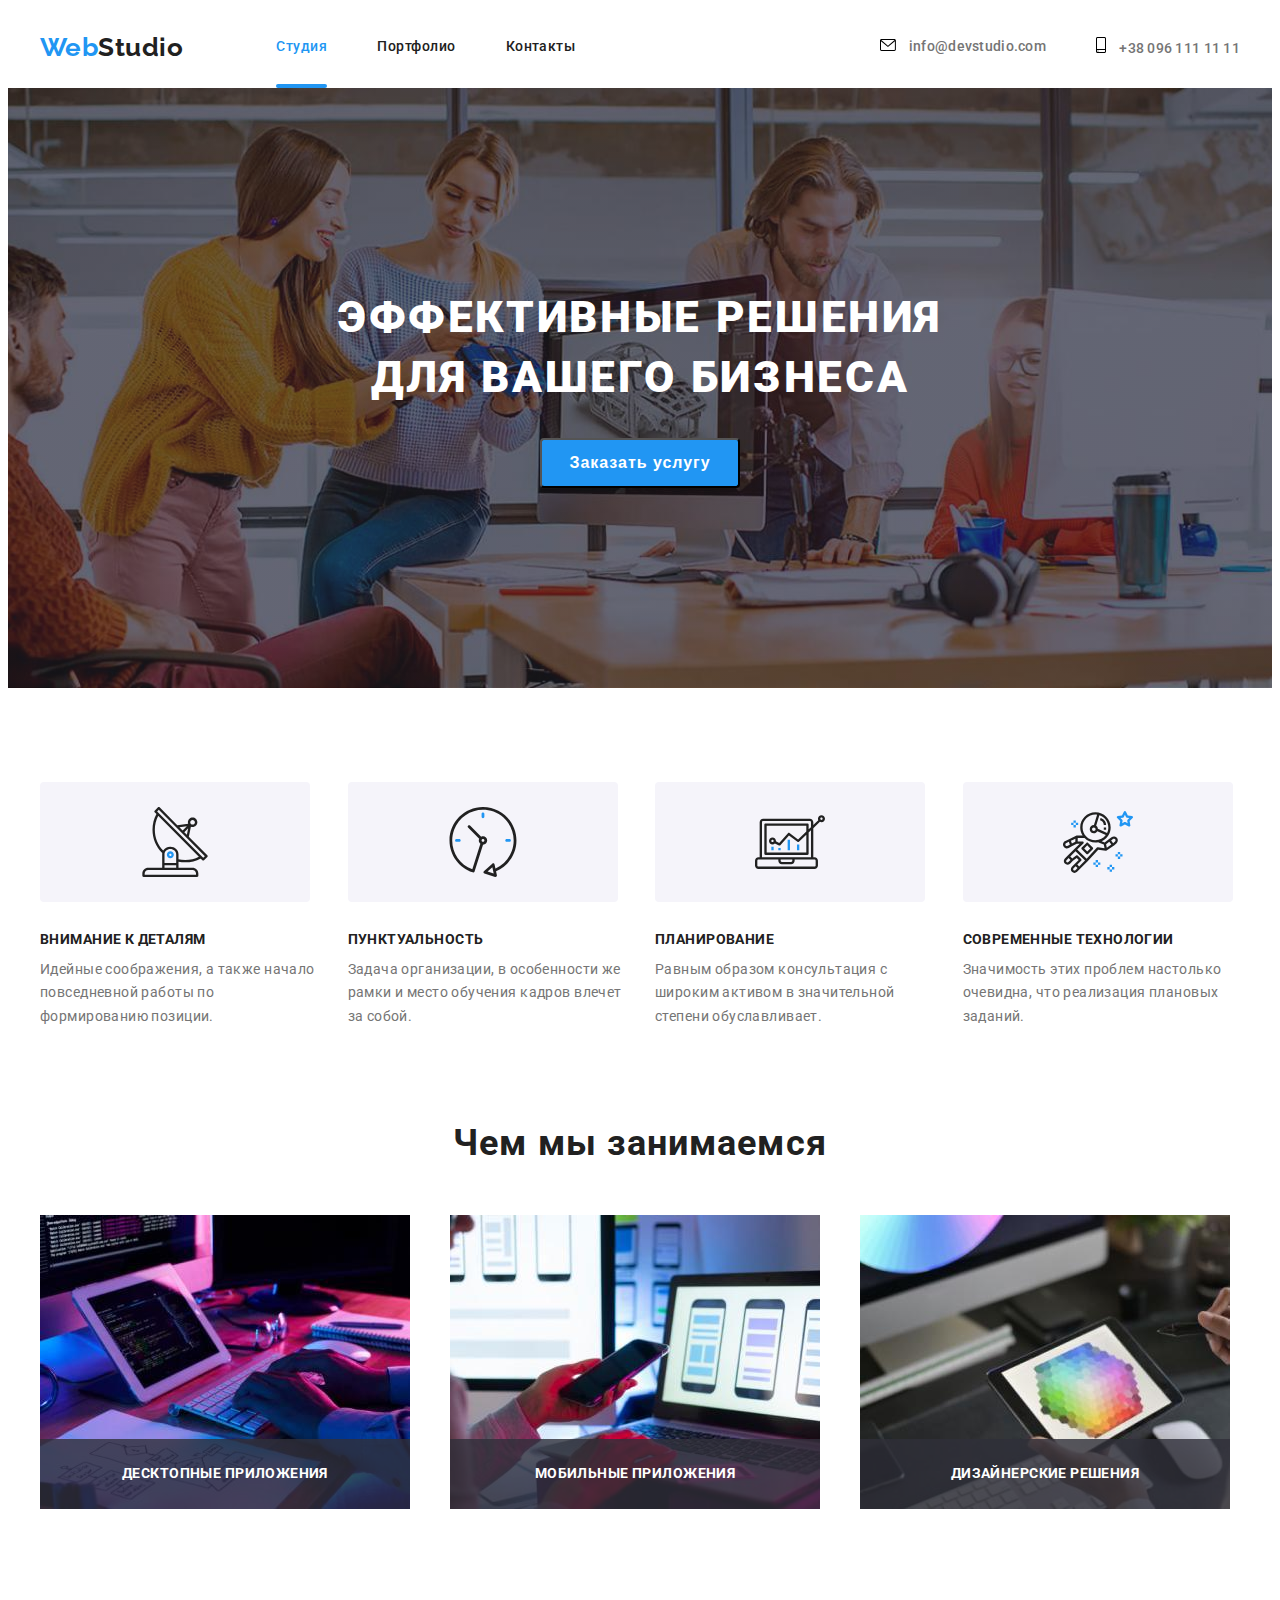
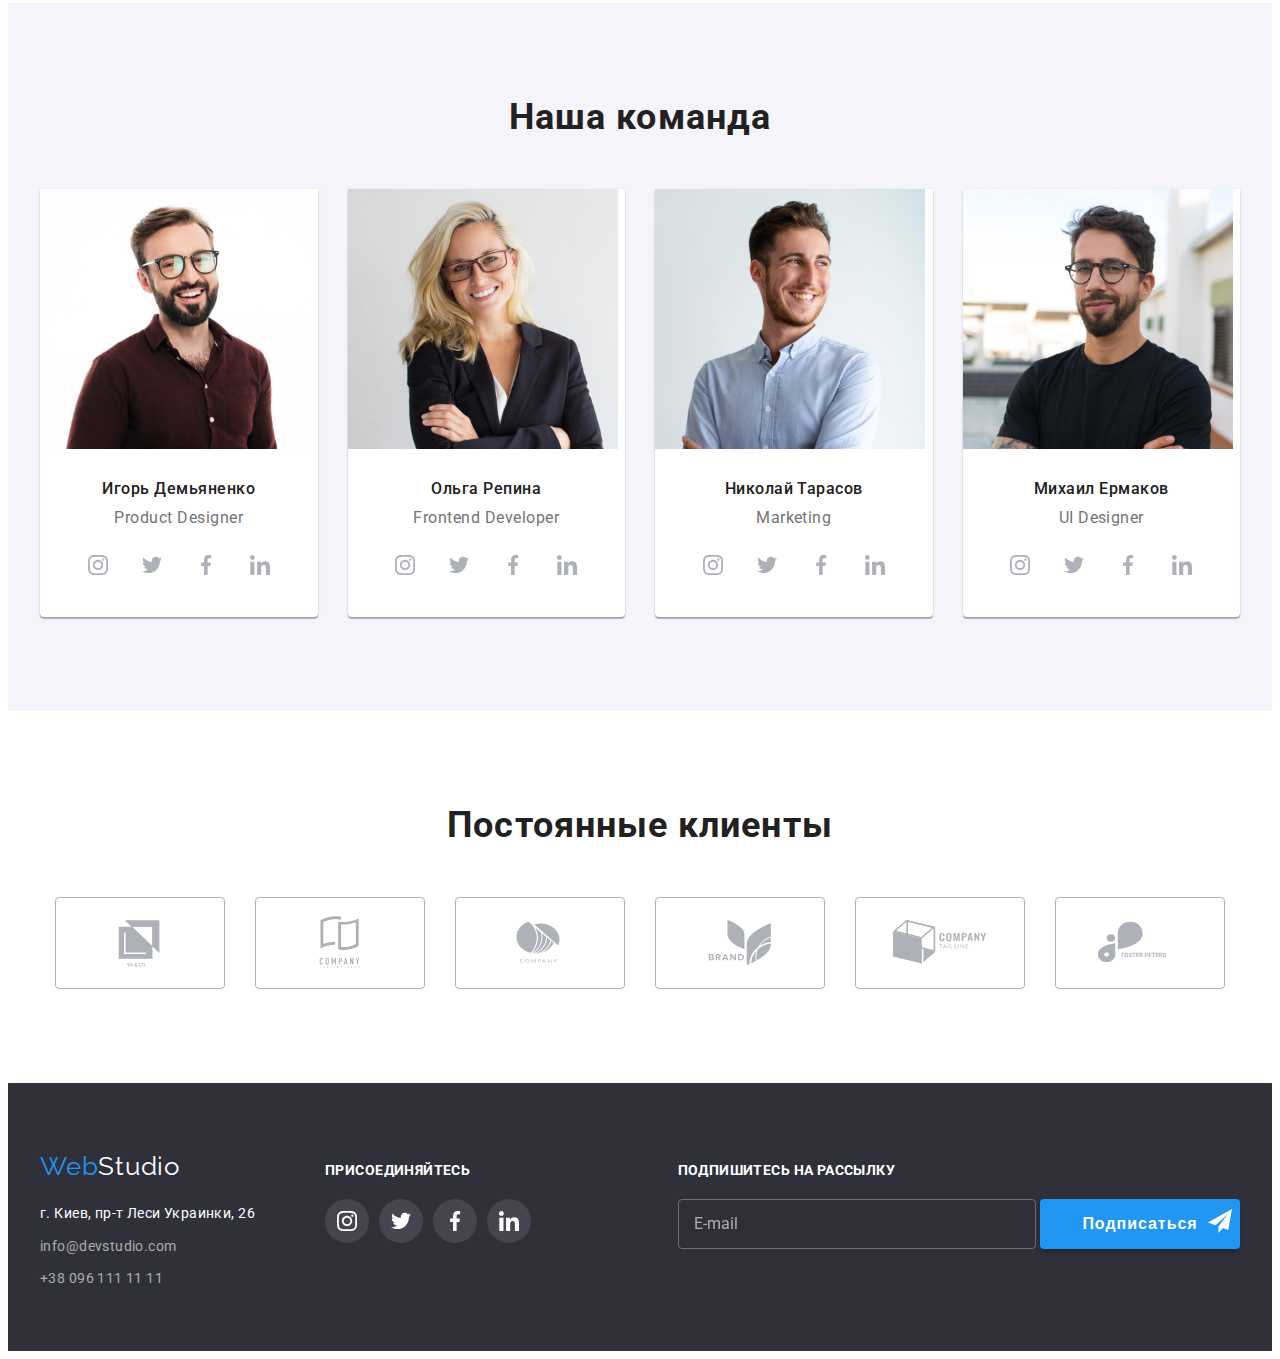
==== index.html @ c161380d "скопированна предыдущая работа" ====
<!DOCTYPE html>
<html lang="ru">
<head>
    <meta charset="UTF-8">
    <meta http-equiv="X-UA-Compatible" content="IE=edge">
    <meta name="viewport" content="width=device-width, initial-scale=1.0">
    <title>WebStudio </title>
     <link 
      rel="preconnect" 
      href="https://fonts.gstatic.com">
    
    <link 
    href="https://fonts.googleapis.com/css2?family=Raleway:wght@700&family=Roboto:wght@400;500;700;900&display=swap"
    rel="stylesheet">
     <link
            rel="stylesheet"
            href="https://cdnjs.cloudflare.com/ajax/libs/modern-normalize/1.1.0/modern-normalize.min.css"
            integrity="sha512-wpPYUAdjBVSE4KJnH1VR1HeZfpl1ub8YT/NKx4PuQ5NmX2tKuGu6U/JRp5y+Y8XG2tV+wKQpNHVUX03MfMFn9Q=="
            crossorigin="anonymous"
            referrerpolicy="no-referrer"
        />
     <link
    rel="stylesheet"
    href="https://cdnjs.cloudflare.com/ajax/libs/animate.css/4.1.1/animate.min.css"
  />
  
    
    <link rel="stylesheet" href="./css/main.min.css">
   
</head>
<body>
    <!--HEADER-->
    <header class="header-section">
        <div class="container header-container">
          <nav class="header-nav">
            <a class="logo" href=""><span class="logo-web">Web</span>Studio</a> 
            <ul class="header-list list">
                <li class="header-list__item"><a class="header-list__link current" href="./index.html">Студия</a></li>
                <li class="header-list__item"><a class="header-list__link" href="./portfolio.html">Портфолио</a></li>
                <li class="header-list__item"><a class="header-list__link" href="">Контакты</a></li>
            </ul>
          </nav>
            <ul class="contact-list list">
                <li class="contact-list__item">
                     <a href="mailto:info@devstudio.com" class="meil header-contact">
                        <svg class="meil-icon" width="16" height="12">
                                    <use href="./images/sprite.svg#icon-envelope"></use>
                        </svg>
                        info@devstudio.com</a>
                </li>
                <li class="contact-list__item">
                    <a href="tel:+380961111111" class="header-contact">
                        <svg class="tel-icon" width="10" height="16">
                                    <use href="./images/sprite.svg#icon-smartphone"></use>
                        </svg>
                        +38 096 111 11 11</a>
                </li>
            </ul>
         
        </div>  
    </header>
    <!--HEADER END-->
    <!---->
    <main>
        <!--HERO-->
        <section class="hero">
          <div class="container">
            <h1 class="hero-title">Эффективные решения для вашего бизнеса</h1>
            <button type="button" class="hero-btn" data-modal-open>Заказать услугу</button>
          </div>
        </section>
        
         <!--HERO END-->
         <!--FEATURES-->
        <section class="features section">
            <div class="container">
            <h2 class="visually-hidden">Почему мы</h2>
            <ul class="feature__list list">
                <li class="feature__item">
                    <div class="feature__iconbg">
                         <svg class="fiature__icon" width="70" height="70">
                                    <use href="./images/sprite.svg#icon-antenna"
                                </svg>
                    </div>
                    <h3 class="feature__title">Внимание к деталям</h3>
                    <p class="feature__text">Идейные соображения, а также начало повседневной работы по формированию позиции.</p>
                </li>
                <li class="feature__item">
                    <div class="feature__iconbg">
                         <svg class="fiature__icon" width="70" height="70">
                                    <use href="./images/sprite.svg#icon-clock"
                                </svg>
                    </div>
                    <h3 class="feature__title">Пунктуальность</h3>
                    <p class="feature__text">Задача организации, в особенности же рамки и место обучения кадров влечет за собой.</p>
                </li>
                <li class="feature__item">
                    <div class="feature__iconbg">
                         <svg class="fiature__icon" width="70" height="70">
                                    <use href="./images/sprite.svg#icon-diagram"
                                </svg>
                    </div>
                    <h3 class="feature__title">Планирование</h3>
                    <p class="feature__text">Равным образом консультация с широким активом в значительной степени обуславливает.</p>
                </li>
                <li class="feature__item">
                    <div class="feature__iconbg">
                         <svg class="fiature__icon" width="70" height="70">
                                    <use href="./images/sprite.svg#icon-astronaut"
                                </svg>
                    </div>
                    <h3 class="feature__title">Современные технологии</h3>
                    <p class="feature__text">Значимость этих проблем настолько очевидна, что реализация плановых заданий.</p>
                </li>
            </ul>
           </div>
        </section>
        <!--FEATURES-->
        <!--WORK-->    
        <section class="work section">
            <div class="container">
            <h2 class="work__title">Чем мы занимаемся</h2>
            <ul class="work__list list">
                <li class="work__item">
                    <img src="./images/box 1.jpg" alt="пишем код" width="370">
                    <div class="work__subtitle">
                            <p>Десктопные приложения</p>
                        </div>
                </li>
                <li class="work__item">
                    <img src="./images/box 2.jpg" alt="тестируем" width="370">
                    <div class="work__subtitle">
                            <p>Мобильные приложения</p>
                        </div>
                </li>
                <li class="work__item">
                    <img src="./images/box 3.jpg" alt="выбираем цвет" width="370">
                    <div class="work__subtitle">
                            <p>Дизайнерские решения</p>
                        </div>
                </li>
            </ul>
            </div>
        </section>
        <!--WORK--> 
        <!--TEAM-->      
        <section class="team section">
            <div class="container">
            <h2 class="team__title">Наша команда</h2>
            <ul class="team-list list">
                <li class="team-list__item">
                    <img src="./images/team card 1.jpg" alt="Игорь Демьяненко" width="270">
                    <h3 class="team-list__title">Игорь Демьяненко</h3>
                    <p class="team-list__pro" lang="en">Product Designer</p>
                    <ul class="team-item__list social-list list">
                        <li class="social-list__item">
                            <a href="" class="social-list__link link">
                                <svg class="social-list__icon" width="20" height="20">
                                    <use href="./images/sprite.svg#icon-instagram"
                                </svg>
                            </a>
                        </li>
                        <li class="social-list__item">
                            <a href="" class="social-list__link link">
                                 <svg class="social-list__icon" width="20" height="20">
                                    <use href="./images/sprite.svg#icon-twitter"
                                </svg>
                            </a>
                        </li>
                        <li class="social-list__item">
                            <a href="" class="social-list__link link">
                                <svg class="social-list__icon" width="20" height="20">
                                    <use href="./images/sprite.svg#icon-facebook"
                                </svg>
                            </a>
                        </li>
                        <li class="social-list__item">
                            <a href="" class="social-list__link link">
                                <svg class="social-list__icon" width="20" height="20">
                                    <use href="./images/sprite.svg#icon-linkedin"
                                </svg>
                            </a>
                        </li>
                    </ul>
                </li>
                <li class="team-list__item">
                    <img src="./images/team card 2.jpg" alt="Ольга Репина" width="270">
                    <h3 class="team-list__title">Ольга Репина</h3>
                    <p class="team-list__pro" lang="en">Frontend Developer</p>
                    <ul class="team-item__list social-list list">
                        <li class="social-list__item">
                            <a href="" class="social-list__link link">
                                <svg class="social-list__icon" width="20" height="20">
                                    <use href="./images/sprite.svg#icon-instagram"
                                </svg>
                            </a>
                        </li>
                        <li class="social-list__item">
                            <a href="" class="social-list__link link">
                                 <svg class="social-list__icon" width="20" height="20">
                                    <use href="./images/sprite.svg#icon-twitter"
                                </svg>
                            </a>
                        </li>
                        <li class="social-list__item">
                            <a href="" class="social-list__link link">
                                <svg class="social-list__icon" width="20" height="20">
                                    <use href="./images/sprite.svg#icon-facebook"
                                </svg>
                            </a>
                        </li>
                        <li class="social-list__item">
                            <a href="" class="social-list__link link">
                                <svg class="social-list__icon" width="20" height="20">
                                    <use href="./images/sprite.svg#icon-linkedin"
                                </svg>
                            </a>
                        </li>
                    </ul>
                </li>
                <li class="team-list__item">
                    <img src="./images/team card 3.jpg" alt="Николай Тарасов" width="270">
                    <h3 class="team-list__title">Николай Тарасов</h3>
                    <p class="team-list__pro" lang="en">Marketing</p>
                    <ul class="team-item__list social-list list">
                        <li class="social-list__item">
                            <a href="" class="social-list__link link">
                                <svg class="social-list__icon" width="20" height="20">
                                    <use href="./images/sprite.svg#icon-instagram"
                                </svg>
                            </a>
                        </li>
                        <li class="social-list__item">
                            <a href="" class="social-list__link link">
                                 <svg class="social-list__icon" width="20" height="20">
                                    <use href="./images/sprite.svg#icon-twitter"
                                </svg>
                            </a>
                        </li>
                        <li class="social-list__item">
                            <a href="" class="social-list__link link">
                                <svg class="social-list__icon" width="20" height="20">
                                    <use href="./images/sprite.svg#icon-facebook"
                                </svg>
                            </a>
                        </li>
                        <li class="social-list__item">
                            <a href="" class="social-list__link link">
                                <svg class="social-list__icon" width="20" height="20">
                                    <use href="./images/sprite.svg#icon-linkedin"
                                </svg>
                            </a>
                        </li>
                    </ul>
                </li>
                <li class="team-list__item">
                    <img src="./images/team card 4.jpg" alt="Михаил Ермаков" width="270">
                    <h3 class="team-list__title">Михаил Ермаков</h3>
                    <p class="team-list__pro" lang="en">UI Designer</p>
                    <ul class="team-item__list social-list list">
                        <li class="social-list__item">
                            <a href="" class="social-list__link link">
                                <svg class="social-list__icon" width="20" height="20">
                                    <use href="./images/sprite.svg#icon-instagram"
                                </svg>
                            </a>
                        </li>
                        <li class="social-list__item">
                            <a href="" class="social-list__link link">
                                 <svg class="social-list__icon" width="20" height="20">
                                    <use href="./images/sprite.svg#icon-twitter"
                                </svg>
                            </a>
                        </li>
                        <li class="social-list__item">
                            <a href="" class="social-list__link link">
                                <svg class="social-list__icon" width="20" height="20">
                                    <use href="./images/sprite.svg#icon-facebook"
                                </svg>
                            </a>
                        </li>
                        <li class="social-list__item">
                            <a href="" class="social-list__link link">
                                <svg class="social-list__icon" width="20" height="20">
                                    <use href="./images/sprite.svg#icon-linkedin"
                                </svg>
                            </a>
                        </li>
                    </ul>   
                </li>
            </ul>
            </div>
        </section>
         <!--TEAM-->
         <!--CLIENT-->
         <section class="client section">
             <div class="conteiner">
                 <h2 class="client__title">Постоянные клиенты</h2>
                 <ul class="client__list list">
                     <li class="client__item">
                         <a href="" class="client__link link">
                             <svg class="client__icon" width="106" height="60">
                                    <use href="./images/sprite.svg#icon-logo1"
                                </svg>
                         </a>
                     </li>
                     <li class="client__item">
                         <a href="" class="client__link link">
                             <svg class="client__icon" width="106" height="60">
                                    <use href="./images/sprite.svg#icon-logo2"
                                </svg>
                         </a>
                     </li>
                     <li class="client__item">
                         <a href="" class="client__link link">
                             <svg class="client__icon" width="106" height="60">
                                    <use href="./images/sprite.svg#icon-logo3"
                                </svg>
                         </a>
                     </li>
                     <li class="client__item">
                         <a href="" class="client__link link">
                             <svg class="client__icon" width="106" height="60">
                                    <use href="./images/sprite.svg#icon-logo4"
                                </svg>
                         </a>
                     </li>
                     <li class="client__item">
                         <a href="" class="client__link link">
                             <svg class="client__icon" width="106" height="60">
                                    <use href="./images/sprite.svg#icon-logo5"
                                </svg>
                         </a>
                     </li>
                     <li class="client__item">
                         <a href="" class="client__link link">
                             <svg class="client__icon" width="106" height="60">
                                    <use href="./images/sprite.svg#icon-logo6"
                                </svg>
                         </a>
                     </li>
                 </ul>
             </div>
         </section>
    </main>
    </div>
    <!--footer-->
          <footer class="footer">
       <div class="container footer-conteiner">
        <div class="part-adress">
        <a class="footer-logo" href=""><span class="footer-logo-web">Web</span>Studio</a>
        <address class="adres">
            <p class="adres-adres">г. Киев, пр-т Леси Украинки, 26</p>
            <ul class="adres-list list">
                <li class="adres-list__item">
                    <a class="adres-list__contact" href="mailto:info@devstudio.com">info@devstudio.com</a>
                </li>
                <li class="adres-list__item">
                    <a class="adres-list__contact" href="tel:+380961111111">+38 096 111 11 11</a>
                </li>
            </ul>
        </address>
        </div>
        <div class="part-social">
            <p class="footer-text">присоединяйтесь</p>
            <ul class="footer-social__list list">
                        <li class="footer-social__item">
                            <a href="" class="footer-social__link link">
                                <svg class="footer-social__icon" width="20" height="20">
                                    <use href="./images/sprite.svg#icon-instagram"
                                </svg>
                            </a>
                        </li>
                        <li class="footer-social__item">
                            <a href="" class="footer-social__link link">
                                 <svg class="footer-social__icon" width="20" height="20">
                                    <use href="./images/sprite.svg#icon-twitter"
                                </svg>
                            </a>
                        </li>
                        <li class="footer-social__item">
                            <a href="" class="footer-social__link link">
                                <svg class="footer-social__icon" width="20" height="20">
                                    <use href="./images/sprite.svg#icon-facebook"
                                </svg>
                            </a>
                        </li>
                        <li class="footer-social__item">
                            <a href="" class="footer-social__link link">
                                <svg class="footer-social__icon" width="20" height="20">
                                    <use href="./images/sprite.svg#icon-linkedin"
                                </svg>
                            </a>
                        </li>  
            </ul>
        </div>
        <div class="footer-email">
            <p class="footer-text">Подпишитесь на рассылку</p>
            <form action="#" class="email-form">
                <input type="email" name="email" placeholder="E-mail" class="email-input"/>
                <button type="submit" class="btn-email">Подписаться
                    <svg class="email-icon" width="24" height="24">
                        <use href="./images/sprite.svg#icon-send">
                        </use>
                    </svg>
                </button>
            </form>
        </div>
    </div>
    </footer>

<!--MODAL WINDOW-->
<div class="backdrop is-hidden" data-modal>
    <div class="modal">
      <button type="button" class="close-btn" data-modal-close>
          <svg class="close-btn-icon">
                <use href="./images/sprite.svg#icon-vector">
                </use>
          </svg>
      </button>

      <form action="#" class="modal-form">
        <p class="modal-title">Оставьте свои данные, мы вам перезвоним</p>
        <div class="modal-field">
            <label for="user-name" class="input-label">
                Имя
            </label>
            <span class="input-wrapper">
                <input 
                    type="text"
                    name="user-name"
                    id="user-name"
                    class="modal-input"/>
                    <svg class="modal-icon" width="18" height="18">
                        <use href="./images/sprite.svg#icon-name">
                        </use>
                    </svg>
            </span>
        </div>
        <div class="modal-field">
            <label for="user-tel" class="input-label">
                Телефон
            </label>
            <span class="input-wrapper">
                <input 
                    type="tel"
                    name="user-tel"
                    id="user-tel"
                    class="modal-input"
                />
                    <svg class="modal-icon" width="18" height="18">
                        <use href="./images/sprite.svg#icon-tel">
                        </use>
                    </svg>
            </span>
        </div>
        <div class="modal-field">
            <label for="user-mail" class="input-label">
                Почта
            </label>
            <span class="input-wrapper">
                <input 
                    type="email"
                    name="user-mail"
                    id="user-mail"
                    class="modal-input" />
                    <svg class="modal-icon" width="18" height="18">
                        <use href="./images/sprite.svg#icon-emeil" >
                        </use>
                    </svg>
            </span>
        </div>
        <div class="modal-field">
            <label for="user-text" class="input-label">
                Комментарий
            </label>
        <textarea 
            name="user-text"
            id="user-text"
            class="modal-text-input"
            placeholder="Введите текст"
            ></textarea>
        </div>
        <input type="checkbox" id="modal-checkbox" class="modal-checkbox visually-hidden"/>
        <label for="modal-checkbox" class="chek-text"> <span>
            <svg class="chek-icon" width="11" height="8">
                <use href="./images/sprite.svg#icon-check">
                        </use>
            </svg>
        </span> Соглашаюсь с рассылкой и принимаю <a href="" class="chek-text-a"> Условия договора</a></label>
        <button type="submit" class="form-btn">Отправить</button>
      </form>

    </div>
</div>

<script src="./js/modal.js"></script>
</body>
</html>
---- css/main.min.css ----
:root{--primary-text-color: #212121;--secondary-text-color: #757575;--accent-color: #2196f3;--primary-bg-color: #e5e5e5;--secondary-bg-color: #2f303a;--grey-bg-color: #f5f4fa;--color-title: #ffffff;--color-btn: #2196f3}p,h1,h2,h3,h4,h5,h6{margin:0;padding:0}ul{margin:0;padding-left:0}img{display:block}body{color:var(--secondary-text-color);font-family:Roboto, sans-serif;font-size:16px;line-height:1.19;letter-spacing:0.03em;font-family:'Roboto', sans-serif}.list{list-style:none;margin:0;padding:0}.link{text-decoration:none}.container{width:1200px;margin:0 auto;padding-left:15px;padding-right:15px}.section{padding-top:94px;padding-bottom:94px}.visually-hidden{position:absolute;width:1px;height:1px;margin:-1px;border:0;padding:0;white-space:nowrap;clip-path:inset(100%);clip:rect(0 0 0 0);overflow:hidden}.header{padding-top:32px;padding-bottom:32px}.header-container{display:flex;align-items:center;padding-top:24px;padding-bottom:25px}.header-nav{display:flex;align-items:center}.header-list{display:flex;align-items:center;margin-left:93px}.header-list .header-list__item:not(:last-child){margin-right:50px}.contact-list{display:flex;margin-left:auto;align-items:center}.logo{font-weight:700;font-size:26px;line-height:1.19;color:var(--primary-text-color);text-decoration:none;font-family:'Raleway', sans-serif}.logo-web{color:var(--accent-color)}.header-list,.header-list__link{font-weight:500;font-size:14px;line-height:1.14;text-decoration:none;color:var(--primary-text-color);font-family:'Roboto', sans-serif;position:relative;transition:color 250ms cubic-bezier(0.4, 0, 0.2, 1)}.header-list__link:hover,.header-list__link:focus{color:var(--accent-color)}.header-list__link.current{color:var(--accent-color)}.header-contact{font-weight:500;font-size:14px;line-height:1.14;letter-spacing:0.02em;text-decoration:none;color:var(--secondary-text-color);font-family:'Roboto', sans-serif;transition:color 250ms cubic-bezier(0.4, 0, 0.2, 1)}.header-contact:hover,.header-contact:focus{color:var(--accent-color)}.contact-list__item{display:flex;align-items:center}.contact-list__item:not(:last-child){margin-right:50px}.meil-icon{width:16px;height:12px;margin-right:10px;fill:#000;transition:fill 250ms cubic-bezier(0.4, 0, 0.2, 1)}.header-contact:hover .meil-icon,.header-contact:focus .meil-icon{fill:var(--accent-color)}.tel-icon{width:10px;height:16px;margin-right:10px;fill:#000;transition:fill 250ms cubic-bezier(0.4, 0, 0.2, 1)}.header-contact:hover .tel-icon,.header-contact:focus .tel-icon{fill:var(--accent-color)}.current::after{content:'';position:absolute;width:100%;height:4px;border-radius:2px;background-color:var(--accent-color);display:block;bottom:-34px}.hero{display:block;background-image:linear-gradient(to right, rgba(47,48,58,0.4), rgba(47,48,58,0.4)),url("../images/bg-img.jpg");background-repeat:no-repeat;background-position:center;background-size:cover;padding-top:200px;padding-bottom:200px;text-align:center}.hero-title{display:block;width:696px;font-weight:900;font-size:44px;line-height:1.36;letter-spacing:0.06em;text-transform:uppercase;color:var(--color-title);margin:0 auto;margin-bottom:30px}.hero-btn{background-color:var(--color-btn);color:var(--color-title);font-weight:700;font-size:16px;line-height:1.87;width:200px;height:50px;letter-spacing:0.06em;text-align:center;display:flex;align-items:center;box-shadow:0px 4px 4px rgba(0,0,0,0.15);border-radius:4px;justify-content:center;margin:0 auto}.features{width:1170;padding-bottom:47px}.feature__title{font-weight:700;font-size:14px;line-height:1.14;letter-spacing:0.03em;text-transform:uppercase;color:var(--primary-text-color);margin-bottom:10px}.feature__text{font-size:14px;line-height:1.71;letter-spacing:0.03em;color:var(--secondary-text-color)}.feature__list{display:flex;margin-left:-30px}.feature__item{flex-basis:calc(100% / 4 - 30px);margin-left:30px;display:block}.feature__iconbg{width:270px;height:120px;background-color:var(--grey-bg-color);margin-bottom:30px;border-radius:4px;display:flex;align-items:center;justify-content:center}.work{padding-top:47px}.work__title{color:var(--primary-text-color);font-weight:700;font-size:36px;line-height:1.16;text-align:center;letter-spacing:0.03em;margin:0 auto;margin-bottom:50px}.work__list{display:flex;margin-left:-30px}.work__item{flex-basis:calc(100% / 3 - 30px);margin-left:30px;position:relative}.work__subtitle{position:absolute;left:0;bottom:0;text-transform:uppercase;font-weight:700;font-size:14px;line-height:1.14;text-align:center;letter-spacing:0.03em;color:#ffffff;display:flex;width:370px;height:70px;background-color:rgba(47,48,58,0.8);align-items:center;justify-content:center}.team{background-color:var(--grey-bg-color)}.team__title{font-weight:700;font-size:36px;line-height:1.16;letter-spacing:0.03em;color:var(--primary-text-color);text-align:center;margin:0 auto;margin-bottom:50px}.team-list__title{display:flex;font-weight:500;font-size:16px;line-height:1.19;letter-spacing:0.03em;text-align:center;justify-content:center;color:var(--primary-text-color);margin-top:30px;margin-bottom:10px}.team-list__pro{display:flex;font-size:16px;line-height:1.19;letter-spacing:0.03em;text-align:center;color:var(--secondary-text-color);justify-content:center;padding-bottom:16px}.team-list{display:flex;margin-left:-30px}.team-list__item{flex-basis:calc(100% / 4 - 30px);margin-left:30px;box-shadow:0px 1px 3px rgba(0,0,0,0.12),0px 1px 1px rgba(0,0,0,0.14),0px 2px 1px rgba(0,0,0,0.2);border-radius:0px 0px 4px 4px;border-bottom:var(--grey-bg-color);background-color:#ffffff}.social-list__item{width:44px;height:44px;margin-bottom:30px}.social-list__item+.social-list__item{margin-left:10px}.social-list__link{width:100%;height:100%;display:block;border-radius:50%;display:flex;align-items:center;justify-content:center;transition:background-color 250ms cubic-bezier(0.4, 0, 0.2, 1)}.social-list__link:hover,.social-list__link:focus{background-color:var(--color-btn)}.social-list{display:flex;justify-content:center}.social-list__icon{width:20px;height:20px;fill:#afb1b8;transition:fill 250ms cubic-bezier(0.4, 0, 0.2, 1)}.social-list__link:hover .social-list__icon,.social-list__link:focus .social-list__icon{fill:#ffffff}.client__title{font-weight:700;font-size:36px;line-height:1.16;letter-spacing:0.03em;color:var(--primary-text-color);text-align:center;margin:0 auto;margin-bottom:50px}.client__list{display:flex;justify-content:center}.client__link{display:flex;width:170px;height:92px;border:1px solid #afb1b8;box-sizing:border-box;border-radius:4px;align-items:center;justify-content:center;transition:border 250ms cubic-bezier(0.4, 0, 0.2, 1)}.client__link:hover,.client__link:focus{border:1px solid var(--accent-color)}.client__item+.client__item{margin-left:30px}.client__icon{width:106px;height:60px;fill:#afb1b8;transition:fill 250ms cubic-bezier(0.4, 0, 0.2, 1)}.client__link:hover .client__icon,.client__link:focus .client__icon{fill:var(--color-btn)}.footer{background-color:var(--secondary-bg-color);padding-top:60px;padding-bottom:60px;display:block}.footer-conteiner{display:flex;align-items:baseline}.footer-logo{display:flex;font-weight:400;font-size:26px;line-height:1.19;letter-spacing:0.03em;color:var(--color-title);text-decoration:none;font-family:'Raleway', sans-serif;margin-bottom:20px}.part-adress{display:block;margin-right:70px;margin-left:0}.part-social{display:block}.footer-logo-web{color:var(--accent-color)}.adres{font-style:normal}.adres-list__item,.adres-list__contact{font-size:14px;line-height:1.71;letter-spacing:0.03em;color:rgba(255,255,255,0.6);text-decoration:none;font-family:'Roboto', sans-serif}.adres-adres{font-size:14px;line-height:1.71;letter-spacing:0.03em;color:var(--color-title);font-family:'Roboto', sans-serif}.adres-list__item{margin-top:9px}.footer-text{text-transform:uppercase;font-style:normal;font-weight:700;font-size:14px;line-height:1.14;letter-spacing:0.03em;margin-bottom:20px;color:var(--color-title);margin-top:20px}.footer-social__item{width:44px;height:44px;margin-bottom:30px}.footer-social__item+.footer-social__item{margin-left:10px}.footer-social__link{width:100%;height:100%;display:block;border-radius:50%;display:flex;align-items:center;justify-content:center;background:rgba(255,255,255,0.1);transition:background-color 250ms cubic-bezier(0.4, 0, 0.2, 1)}.footer-social__link:hover,.footer-social__link:focus{background-color:var(--color-btn)}.footer-social__list{display:flex;justify-content:center}.footer-social__icon{width:20px;height:20px;fill:#ffffff}.footer-email{margin-left:auto}.btn-email{background-color:var(--color-btn);color:var(--color-title);cursor:pointer;font-weight:700;font-size:16px;line-height:1.87;min-width:200px;height:50px;display:inline-block;letter-spacing:0.06em;text-align:center;box-shadow:0px 4px 4px rgba(0,0,0,0.15);border-radius:4px;border:transparent;align-items:center;padding:10px 29px;position:relative}.email-input{width:358px;height:50px;background-color:transparent;border:1px solid rgba(255,255,255,0.3);box-sizing:border-box;filter:drop-shadow(0px 4px 4px rgba(0,0,0,0.15));border-radius:4px;padding:15px;color:var(--color-title)}.email-input::placeholder{font-family:Roboto;font-style:normal;font-weight:normal;font-size:16px;line-height:1,25;color:rgba(255,255,255,0.6)}.email-icon{fill:#ffffff;width:24px;height:24px;position:absolute;margin-left:10px}.portfolio-line{border-bottom:1px solid #ececec}.project-btn__list{display:flex;justify-content:center;margin-bottom:50px}.project-btn__item{padding-top:6px;padding-bottom:6px}.project-btn__item:not(:last-child){margin-right:8px}.project-btn{font-weight:500;font-size:16px;line-height:1.62;letter-spacing:0.03em;color:var(--primary-text-color);cursor:pointer;border:none;font-family:inherit;border-radius:4px;padding-top:6px;padding-bottom:6px;padding-left:22px;padding-right:22px;transition:background-color 250ms cubic-bezier(0.4, 0, 0.2, 1),box-shadow 250ms cubic-bezier(0.4, 0, 0.2, 1)}.project-btn:hover,.project-btn:focus{color:var(--color-title);background-color:var(--accent-color);box-shadow:0px 3px 1px rgba(0,0,0,0.1),0px 1px 2px rgba(0,0,0,0.08),0px 2px 2px rgba(0,0,0,0.12)}.project-img__list{display:flex;flex-wrap:wrap;margin-left:-30px}.project-top-wrapper{position:relative;overflow:hidden;display:block}.project-top-text{font-size:18px;line-height:1.56;color:var(--color-title);background-color:var(--accent-color);position:absolute;top:0;left:0;height:100%;display:flex;align-items:center;justify-content:center;padding-left:24px;padding-right:24px;transform:translateY(100%);transition:transform 250ms cubic-bezier(0.4, 0, 0.2, 1)}.project-img__item:hover .project-top-text{transform:translateY(0)}.project-img__title{font-weight:700;font-size:18px;line-height:2;letter-spacing:0.06em;color:var(--primary-text-color);font-family:'Roboto', sans-serif;margin-bottom:4px}.project-img__text{font-size:16px;line-height:1.87;letter-spacing:0.03em;color:var(--secondary-text-color);font-family:'Roboto', sans-serif}.project-img__item{display:block;flex-basis:calc((100% - 90px) / 3);margin-left:30px;margin-bottom:30px}.project-img__item:hover,.project-img__item:focus{cursor:pointer;box-shadow:0px 1px 1px rgba(0,0,0,0.12),0px 4px 4px rgba(0,0,0,0.06),1px 4px 6px rgba(0,0,0,0.16)}.subtitle{padding-top:20px;padding-bottom:20px;padding-left:24px;padding-right:24px;background:#ffffff;border-bottom:1px solid #eeeeee;border-left:1px solid #eeeeee;border-right:1px solid #eeeeee}.backdrop{position:fixed;width:100vw;height:100vh;top:0;background-color:rgba(0,0,0,0.2);display:flex;align-items:center;justify-content:center;transition:opacity 250ms cubic-bezier(0.4, 0, 0.2, 1),visibility 250ms cubic-bezier(0.4, 0, 0.2, 1)}.backdrop.is-hidden{opacity:0;visibility:hidden;pointer-events:0}.backdrop.is-hidden .modal{transform:scale(1.5) rotate(360deg)}.modal{width:528px;min-height:581px;background-color:#ffffff;box-shadow:0px 1px 3px rgba(0,0,0,0.12),0px 1px 1px rgba(0,0,0,0.14),0px 2px 1px rgba(0,0,0,0.2);border-radius:4px;position:relative;transform:scale(1) rotate(0);transition:transform 250ms cubic-bezier(0.4, 0, 0.2, 1);padding:40px}.modal-title{font-family:Roboto;font-style:normal;font-weight:bold;font-size:20px;line-height:1.15;text-align:center;letter-spacing:0.03em;color:#212121;margin-bottom:12px}.modal-input{width:100%;height:40px;border:1px solid rgba(33,33,33,0.2);border-radius:4px;padding-left:40px;padding-right:20px;outline:none}.modal-input:focus{border-color:var(--accent-color);cursor:pointer}.modal-input:focus+.modal-icon{fill:var(--accent-color)}.input-label{font-family:Roboto;font-style:normal;font-weight:normal;font-size:12px;line-height:1.16;letter-spacing:0.01em;color:#757575;display:block}.modal-field{margin-bottom:15px}.input-wrapper{display:block;position:relative}.modal-icon{position:absolute;left:10px;top:50%;transform:translateY(-50%);fill:#212121}.modal-text-input{width:100%;height:120px;border:1px solid rgba(33,33,33,0.2);border-radius:4px;resize:none;outline:none;padding:10px}.modal-text-input:focus{border-color:var(--accent-color);cursor:pointer}.modal-text-input::placeholder{font-size:12px;line-height:1.16;letter-spacing:0.01em;color:rgba(117,117,117,0.5)}.close-btn{position:absolute;top:10px;right:10px;background-color:transparent;border-radius:50%;width:30px;height:30px;border:1px solid rgba(0,0,0,0.1);display:flex;align-items:center;justify-content:center;cursor:pointer}.close-btn:hover .close-btn-icon,.close-btn:focus .close-btn-icon{fill:var(--accent-color)}.close-btn-icon{width:11px;height:11px}.form-btn{width:200px;height:50px;background-color:var(--color-btn);color:var(--color-title);font-weight:500;font-size:16px;line-height:1.875;display:flex;align-items:center;text-align:center;letter-spacing:0.06em;justify-content:center;box-shadow:0px 4px 4px rgba(0,0,0,0.15);border-radius:4px;margin:0 auto;margin-top:30px;border:none}.chek-text{font-size:14px;line-height:1.7;letter-spacing:0.03em;color:#757575;display:flex;margin-top:20px;text-align:center}.chek-text span{width:15px;height:15px;border:2px solid #000;display:flex;border-radius:3px;margin-right:8px;justify-content:center;align-items:center}.chek-text-a{margin-left:5px;color:var(--accent-color)}.modal-checkbox:checked+.chek-text span{background-color:var(--accent-color);border:none}
/*# sourceMappingURL=main.min.css.map */
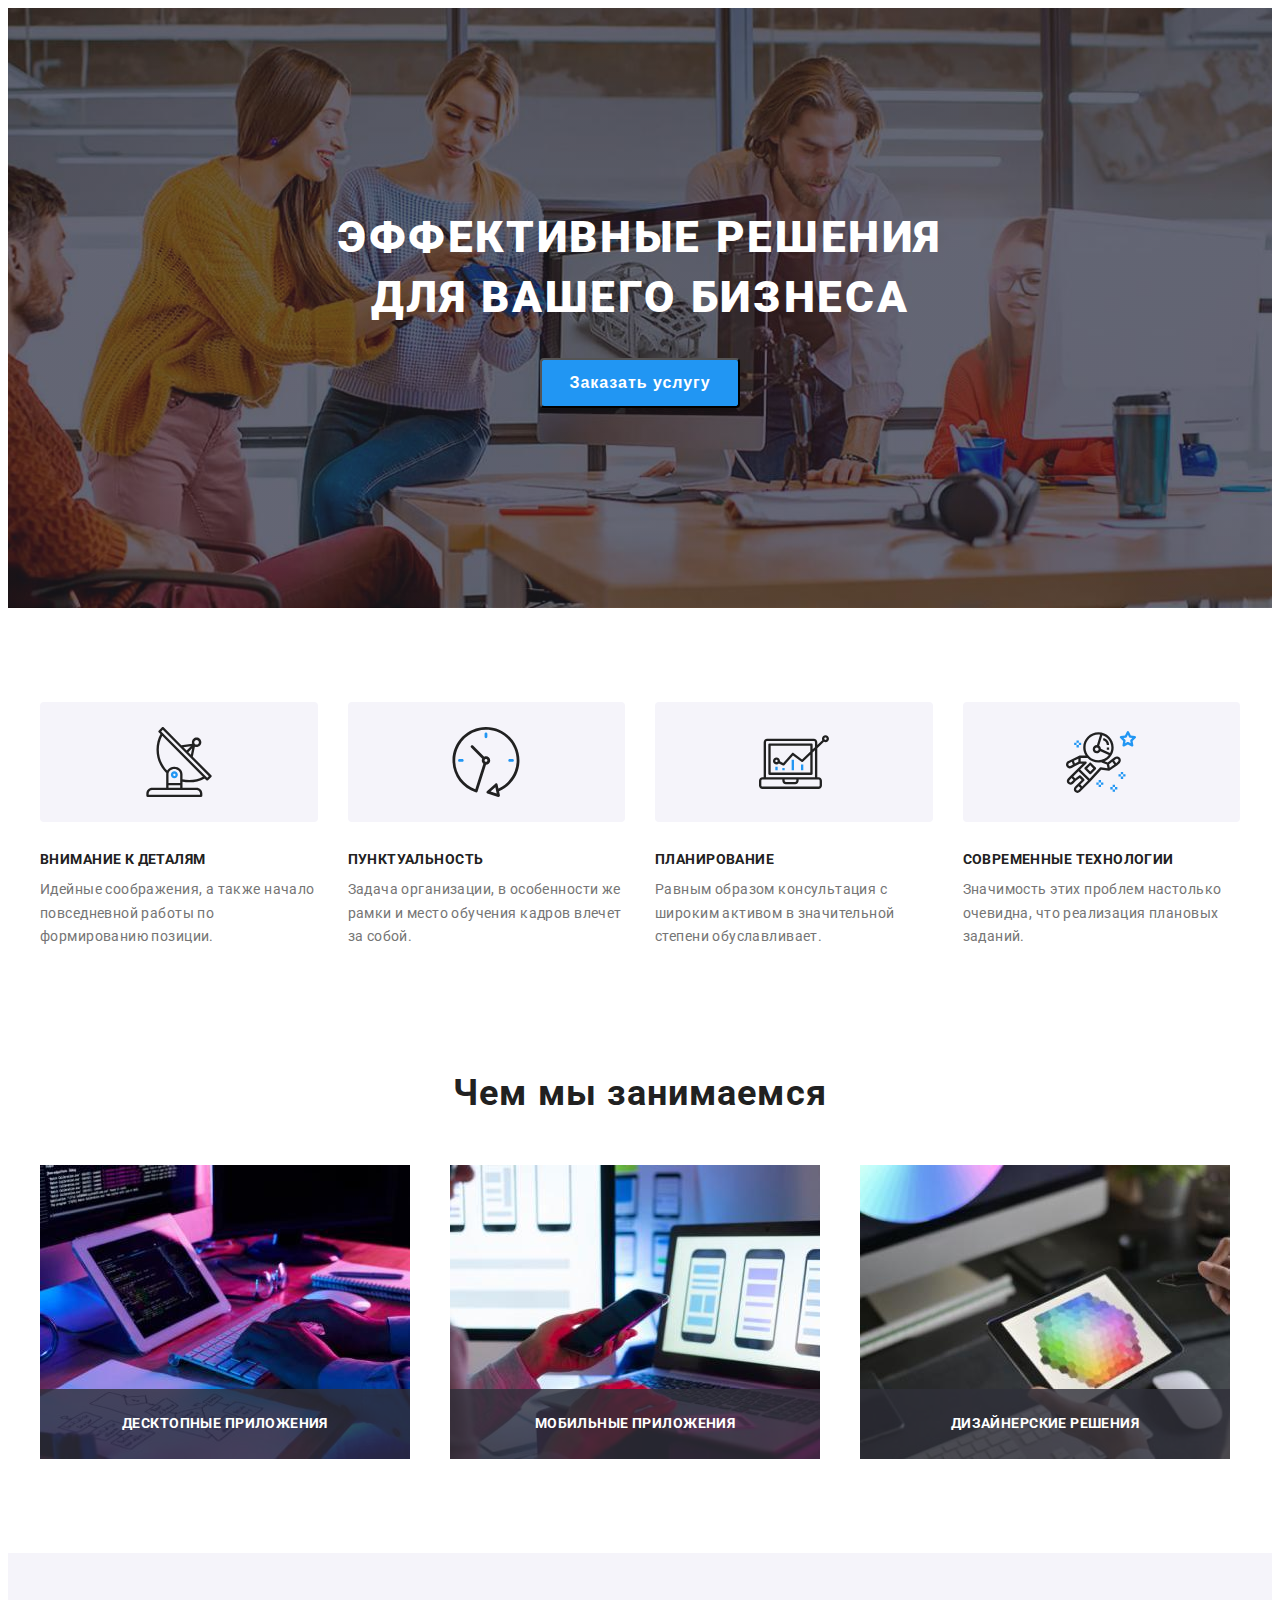
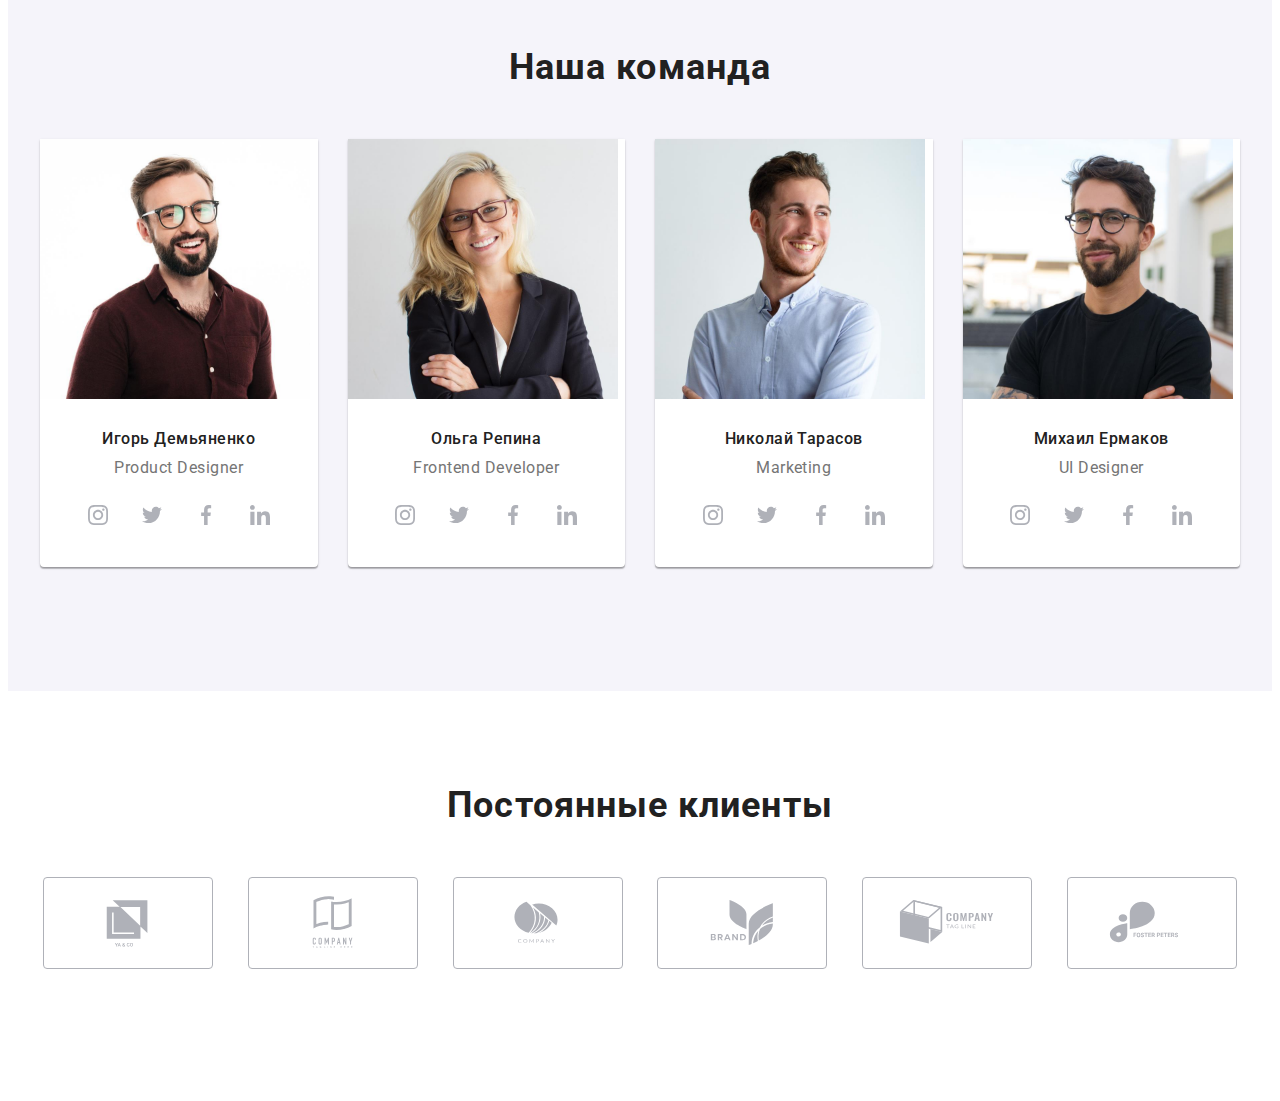
==== commit 1700b6a3: "адаптированы секции, кроме футера и хедера" ====
--- a/index.html
+++ b/index.html
@@ -30,7 +30,7 @@
 </head>
 <body>
     <!--HEADER-->
-    <header class="header-section">
+    <!--<header class="header-section">
         <div class="container header-container">
           <nav class="header-nav">
             <a class="logo" href=""><span class="logo-web">Web</span>Studio</a> 
@@ -58,7 +58,7 @@
             </ul>
          
         </div>  
-    </header>
+    </header>-->
     <!--HEADER END-->
     <!---->
     <main>
@@ -290,11 +290,11 @@
                 </li>
             </ul>
             </div>
-        </section>
+        </section> 
          <!--TEAM-->
          <!--CLIENT-->
          <section class="client section">
-             <div class="conteiner">
+             <div class="container">
                  <h2 class="client__title">Постоянные клиенты</h2>
                  <ul class="client__list list">
                      <li class="client__item">
@@ -343,9 +343,9 @@
              </div>
          </section>
     </main>
-    </div>
+    </div> 
     <!--footer-->
-          <footer class="footer">
+       <!--   <footer class="footer">
        <div class="container footer-conteiner">
         <div class="part-adress">
         <a class="footer-logo" href=""><span class="footer-logo-web">Web</span>Studio</a>
@@ -407,7 +407,7 @@
             </form>
         </div>
     </div>
-    </footer>
+    </footer> -->
 
 <!--MODAL WINDOW-->
 <div class="backdrop is-hidden" data-modal>
--- a/css/main.min.css
+++ b/css/main.min.css
@@ -1,2 +1,2 @@
-:root{--primary-text-color: #212121;--secondary-text-color: #757575;--accent-color: #2196f3;--primary-bg-color: #e5e5e5;--secondary-bg-color: #2f303a;--grey-bg-color: #f5f4fa;--color-title: #ffffff;--color-btn: #2196f3}p,h1,h2,h3,h4,h5,h6{margin:0;padding:0}ul{margin:0;padding-left:0}img{display:block}body{color:var(--secondary-text-color);font-family:Roboto, sans-serif;font-size:16px;line-height:1.19;letter-spacing:0.03em;font-family:'Roboto', sans-serif}.list{list-style:none;margin:0;padding:0}.link{text-decoration:none}.container{width:1200px;margin:0 auto;padding-left:15px;padding-right:15px}.section{padding-top:94px;padding-bottom:94px}.visually-hidden{position:absolute;width:1px;height:1px;margin:-1px;border:0;padding:0;white-space:nowrap;clip-path:inset(100%);clip:rect(0 0 0 0);overflow:hidden}.header{padding-top:32px;padding-bottom:32px}.header-container{display:flex;align-items:center;padding-top:24px;padding-bottom:25px}.header-nav{display:flex;align-items:center}.header-list{display:flex;align-items:center;margin-left:93px}.header-list .header-list__item:not(:last-child){margin-right:50px}.contact-list{display:flex;margin-left:auto;align-items:center}.logo{font-weight:700;font-size:26px;line-height:1.19;color:var(--primary-text-color);text-decoration:none;font-family:'Raleway', sans-serif}.logo-web{color:var(--accent-color)}.header-list,.header-list__link{font-weight:500;font-size:14px;line-height:1.14;text-decoration:none;color:var(--primary-text-color);font-family:'Roboto', sans-serif;position:relative;transition:color 250ms cubic-bezier(0.4, 0, 0.2, 1)}.header-list__link:hover,.header-list__link:focus{color:var(--accent-color)}.header-list__link.current{color:var(--accent-color)}.header-contact{font-weight:500;font-size:14px;line-height:1.14;letter-spacing:0.02em;text-decoration:none;color:var(--secondary-text-color);font-family:'Roboto', sans-serif;transition:color 250ms cubic-bezier(0.4, 0, 0.2, 1)}.header-contact:hover,.header-contact:focus{color:var(--accent-color)}.contact-list__item{display:flex;align-items:center}.contact-list__item:not(:last-child){margin-right:50px}.meil-icon{width:16px;height:12px;margin-right:10px;fill:#000;transition:fill 250ms cubic-bezier(0.4, 0, 0.2, 1)}.header-contact:hover .meil-icon,.header-contact:focus .meil-icon{fill:var(--accent-color)}.tel-icon{width:10px;height:16px;margin-right:10px;fill:#000;transition:fill 250ms cubic-bezier(0.4, 0, 0.2, 1)}.header-contact:hover .tel-icon,.header-contact:focus .tel-icon{fill:var(--accent-color)}.current::after{content:'';position:absolute;width:100%;height:4px;border-radius:2px;background-color:var(--accent-color);display:block;bottom:-34px}.hero{display:block;background-image:linear-gradient(to right, rgba(47,48,58,0.4), rgba(47,48,58,0.4)),url("../images/bg-img.jpg");background-repeat:no-repeat;background-position:center;background-size:cover;padding-top:200px;padding-bottom:200px;text-align:center}.hero-title{display:block;width:696px;font-weight:900;font-size:44px;line-height:1.36;letter-spacing:0.06em;text-transform:uppercase;color:var(--color-title);margin:0 auto;margin-bottom:30px}.hero-btn{background-color:var(--color-btn);color:var(--color-title);font-weight:700;font-size:16px;line-height:1.87;width:200px;height:50px;letter-spacing:0.06em;text-align:center;display:flex;align-items:center;box-shadow:0px 4px 4px rgba(0,0,0,0.15);border-radius:4px;justify-content:center;margin:0 auto}.features{width:1170;padding-bottom:47px}.feature__title{font-weight:700;font-size:14px;line-height:1.14;letter-spacing:0.03em;text-transform:uppercase;color:var(--primary-text-color);margin-bottom:10px}.feature__text{font-size:14px;line-height:1.71;letter-spacing:0.03em;color:var(--secondary-text-color)}.feature__list{display:flex;margin-left:-30px}.feature__item{flex-basis:calc(100% / 4 - 30px);margin-left:30px;display:block}.feature__iconbg{width:270px;height:120px;background-color:var(--grey-bg-color);margin-bottom:30px;border-radius:4px;display:flex;align-items:center;justify-content:center}.work{padding-top:47px}.work__title{color:var(--primary-text-color);font-weight:700;font-size:36px;line-height:1.16;text-align:center;letter-spacing:0.03em;margin:0 auto;margin-bottom:50px}.work__list{display:flex;margin-left:-30px}.work__item{flex-basis:calc(100% / 3 - 30px);margin-left:30px;position:relative}.work__subtitle{position:absolute;left:0;bottom:0;text-transform:uppercase;font-weight:700;font-size:14px;line-height:1.14;text-align:center;letter-spacing:0.03em;color:#ffffff;display:flex;width:370px;height:70px;background-color:rgba(47,48,58,0.8);align-items:center;justify-content:center}.team{background-color:var(--grey-bg-color)}.team__title{font-weight:700;font-size:36px;line-height:1.16;letter-spacing:0.03em;color:var(--primary-text-color);text-align:center;margin:0 auto;margin-bottom:50px}.team-list__title{display:flex;font-weight:500;font-size:16px;line-height:1.19;letter-spacing:0.03em;text-align:center;justify-content:center;color:var(--primary-text-color);margin-top:30px;margin-bottom:10px}.team-list__pro{display:flex;font-size:16px;line-height:1.19;letter-spacing:0.03em;text-align:center;color:var(--secondary-text-color);justify-content:center;padding-bottom:16px}.team-list{display:flex;margin-left:-30px}.team-list__item{flex-basis:calc(100% / 4 - 30px);margin-left:30px;box-shadow:0px 1px 3px rgba(0,0,0,0.12),0px 1px 1px rgba(0,0,0,0.14),0px 2px 1px rgba(0,0,0,0.2);border-radius:0px 0px 4px 4px;border-bottom:var(--grey-bg-color);background-color:#ffffff}.social-list__item{width:44px;height:44px;margin-bottom:30px}.social-list__item+.social-list__item{margin-left:10px}.social-list__link{width:100%;height:100%;display:block;border-radius:50%;display:flex;align-items:center;justify-content:center;transition:background-color 250ms cubic-bezier(0.4, 0, 0.2, 1)}.social-list__link:hover,.social-list__link:focus{background-color:var(--color-btn)}.social-list{display:flex;justify-content:center}.social-list__icon{width:20px;height:20px;fill:#afb1b8;transition:fill 250ms cubic-bezier(0.4, 0, 0.2, 1)}.social-list__link:hover .social-list__icon,.social-list__link:focus .social-list__icon{fill:#ffffff}.client__title{font-weight:700;font-size:36px;line-height:1.16;letter-spacing:0.03em;color:var(--primary-text-color);text-align:center;margin:0 auto;margin-bottom:50px}.client__list{display:flex;justify-content:center}.client__link{display:flex;width:170px;height:92px;border:1px solid #afb1b8;box-sizing:border-box;border-radius:4px;align-items:center;justify-content:center;transition:border 250ms cubic-bezier(0.4, 0, 0.2, 1)}.client__link:hover,.client__link:focus{border:1px solid var(--accent-color)}.client__item+.client__item{margin-left:30px}.client__icon{width:106px;height:60px;fill:#afb1b8;transition:fill 250ms cubic-bezier(0.4, 0, 0.2, 1)}.client__link:hover .client__icon,.client__link:focus .client__icon{fill:var(--color-btn)}.footer{background-color:var(--secondary-bg-color);padding-top:60px;padding-bottom:60px;display:block}.footer-conteiner{display:flex;align-items:baseline}.footer-logo{display:flex;font-weight:400;font-size:26px;line-height:1.19;letter-spacing:0.03em;color:var(--color-title);text-decoration:none;font-family:'Raleway', sans-serif;margin-bottom:20px}.part-adress{display:block;margin-right:70px;margin-left:0}.part-social{display:block}.footer-logo-web{color:var(--accent-color)}.adres{font-style:normal}.adres-list__item,.adres-list__contact{font-size:14px;line-height:1.71;letter-spacing:0.03em;color:rgba(255,255,255,0.6);text-decoration:none;font-family:'Roboto', sans-serif}.adres-adres{font-size:14px;line-height:1.71;letter-spacing:0.03em;color:var(--color-title);font-family:'Roboto', sans-serif}.adres-list__item{margin-top:9px}.footer-text{text-transform:uppercase;font-style:normal;font-weight:700;font-size:14px;line-height:1.14;letter-spacing:0.03em;margin-bottom:20px;color:var(--color-title);margin-top:20px}.footer-social__item{width:44px;height:44px;margin-bottom:30px}.footer-social__item+.footer-social__item{margin-left:10px}.footer-social__link{width:100%;height:100%;display:block;border-radius:50%;display:flex;align-items:center;justify-content:center;background:rgba(255,255,255,0.1);transition:background-color 250ms cubic-bezier(0.4, 0, 0.2, 1)}.footer-social__link:hover,.footer-social__link:focus{background-color:var(--color-btn)}.footer-social__list{display:flex;justify-content:center}.footer-social__icon{width:20px;height:20px;fill:#ffffff}.footer-email{margin-left:auto}.btn-email{background-color:var(--color-btn);color:var(--color-title);cursor:pointer;font-weight:700;font-size:16px;line-height:1.87;min-width:200px;height:50px;display:inline-block;letter-spacing:0.06em;text-align:center;box-shadow:0px 4px 4px rgba(0,0,0,0.15);border-radius:4px;border:transparent;align-items:center;padding:10px 29px;position:relative}.email-input{width:358px;height:50px;background-color:transparent;border:1px solid rgba(255,255,255,0.3);box-sizing:border-box;filter:drop-shadow(0px 4px 4px rgba(0,0,0,0.15));border-radius:4px;padding:15px;color:var(--color-title)}.email-input::placeholder{font-family:Roboto;font-style:normal;font-weight:normal;font-size:16px;line-height:1,25;color:rgba(255,255,255,0.6)}.email-icon{fill:#ffffff;width:24px;height:24px;position:absolute;margin-left:10px}.portfolio-line{border-bottom:1px solid #ececec}.project-btn__list{display:flex;justify-content:center;margin-bottom:50px}.project-btn__item{padding-top:6px;padding-bottom:6px}.project-btn__item:not(:last-child){margin-right:8px}.project-btn{font-weight:500;font-size:16px;line-height:1.62;letter-spacing:0.03em;color:var(--primary-text-color);cursor:pointer;border:none;font-family:inherit;border-radius:4px;padding-top:6px;padding-bottom:6px;padding-left:22px;padding-right:22px;transition:background-color 250ms cubic-bezier(0.4, 0, 0.2, 1),box-shadow 250ms cubic-bezier(0.4, 0, 0.2, 1)}.project-btn:hover,.project-btn:focus{color:var(--color-title);background-color:var(--accent-color);box-shadow:0px 3px 1px rgba(0,0,0,0.1),0px 1px 2px rgba(0,0,0,0.08),0px 2px 2px rgba(0,0,0,0.12)}.project-img__list{display:flex;flex-wrap:wrap;margin-left:-30px}.project-top-wrapper{position:relative;overflow:hidden;display:block}.project-top-text{font-size:18px;line-height:1.56;color:var(--color-title);background-color:var(--accent-color);position:absolute;top:0;left:0;height:100%;display:flex;align-items:center;justify-content:center;padding-left:24px;padding-right:24px;transform:translateY(100%);transition:transform 250ms cubic-bezier(0.4, 0, 0.2, 1)}.project-img__item:hover .project-top-text{transform:translateY(0)}.project-img__title{font-weight:700;font-size:18px;line-height:2;letter-spacing:0.06em;color:var(--primary-text-color);font-family:'Roboto', sans-serif;margin-bottom:4px}.project-img__text{font-size:16px;line-height:1.87;letter-spacing:0.03em;color:var(--secondary-text-color);font-family:'Roboto', sans-serif}.project-img__item{display:block;flex-basis:calc((100% - 90px) / 3);margin-left:30px;margin-bottom:30px}.project-img__item:hover,.project-img__item:focus{cursor:pointer;box-shadow:0px 1px 1px rgba(0,0,0,0.12),0px 4px 4px rgba(0,0,0,0.06),1px 4px 6px rgba(0,0,0,0.16)}.subtitle{padding-top:20px;padding-bottom:20px;padding-left:24px;padding-right:24px;background:#ffffff;border-bottom:1px solid #eeeeee;border-left:1px solid #eeeeee;border-right:1px solid #eeeeee}.backdrop{position:fixed;width:100vw;height:100vh;top:0;background-color:rgba(0,0,0,0.2);display:flex;align-items:center;justify-content:center;transition:opacity 250ms cubic-bezier(0.4, 0, 0.2, 1),visibility 250ms cubic-bezier(0.4, 0, 0.2, 1)}.backdrop.is-hidden{opacity:0;visibility:hidden;pointer-events:0}.backdrop.is-hidden .modal{transform:scale(1.5) rotate(360deg)}.modal{width:528px;min-height:581px;background-color:#ffffff;box-shadow:0px 1px 3px rgba(0,0,0,0.12),0px 1px 1px rgba(0,0,0,0.14),0px 2px 1px rgba(0,0,0,0.2);border-radius:4px;position:relative;transform:scale(1) rotate(0);transition:transform 250ms cubic-bezier(0.4, 0, 0.2, 1);padding:40px}.modal-title{font-family:Roboto;font-style:normal;font-weight:bold;font-size:20px;line-height:1.15;text-align:center;letter-spacing:0.03em;color:#212121;margin-bottom:12px}.modal-input{width:100%;height:40px;border:1px solid rgba(33,33,33,0.2);border-radius:4px;padding-left:40px;padding-right:20px;outline:none}.modal-input:focus{border-color:var(--accent-color);cursor:pointer}.modal-input:focus+.modal-icon{fill:var(--accent-color)}.input-label{font-family:Roboto;font-style:normal;font-weight:normal;font-size:12px;line-height:1.16;letter-spacing:0.01em;color:#757575;display:block}.modal-field{margin-bottom:15px}.input-wrapper{display:block;position:relative}.modal-icon{position:absolute;left:10px;top:50%;transform:translateY(-50%);fill:#212121}.modal-text-input{width:100%;height:120px;border:1px solid rgba(33,33,33,0.2);border-radius:4px;resize:none;outline:none;padding:10px}.modal-text-input:focus{border-color:var(--accent-color);cursor:pointer}.modal-text-input::placeholder{font-size:12px;line-height:1.16;letter-spacing:0.01em;color:rgba(117,117,117,0.5)}.close-btn{position:absolute;top:10px;right:10px;background-color:transparent;border-radius:50%;width:30px;height:30px;border:1px solid rgba(0,0,0,0.1);display:flex;align-items:center;justify-content:center;cursor:pointer}.close-btn:hover .close-btn-icon,.close-btn:focus .close-btn-icon{fill:var(--accent-color)}.close-btn-icon{width:11px;height:11px}.form-btn{width:200px;height:50px;background-color:var(--color-btn);color:var(--color-title);font-weight:500;font-size:16px;line-height:1.875;display:flex;align-items:center;text-align:center;letter-spacing:0.06em;justify-content:center;box-shadow:0px 4px 4px rgba(0,0,0,0.15);border-radius:4px;margin:0 auto;margin-top:30px;border:none}.chek-text{font-size:14px;line-height:1.7;letter-spacing:0.03em;color:#757575;display:flex;margin-top:20px;text-align:center}.chek-text span{width:15px;height:15px;border:2px solid #000;display:flex;border-radius:3px;margin-right:8px;justify-content:center;align-items:center}.chek-text-a{margin-left:5px;color:var(--accent-color)}.modal-checkbox:checked+.chek-text span{background-color:var(--accent-color);border:none}
+:root{--primary-text-color: #212121;--secondary-text-color: #757575;--accent-color: #2196f3;--primary-bg-color: #e5e5e5;--secondary-bg-color: #2f303a;--grey-bg-color: #f5f4fa;--color-title: #ffffff;--color-btn: #2196f3}p,h1,h2,h3,h4,h5,h6{margin:0;padding:0}ul{margin:0;padding-left:0}img{display:block}body{color:var(--secondary-text-color);font-family:Roboto, sans-serif;font-size:16px;line-height:1.19;letter-spacing:0.03em;font-family:'Roboto', sans-serif}.list{list-style:none;margin:0;padding:0}.link{text-decoration:none}.container{width:100%;margin:0 auto;padding-left:15px;padding-right:15px}@media screen and (min-width: 480px){.container{max-width:480px}}@media screen and (min-width: 768px){.container{max-width:768px}}@media screen and (min-width: 1200px){.container{max-width:1200px}}.section{padding-top:60px;padding-bottom:60px}@media screen and (min-width: 1200px){.section{padding-top:94px;padding-bottom:94px}}.visually-hidden{position:absolute;width:1px;height:1px;margin:-1px;border:0;padding:0;white-space:nowrap;clip-path:inset(100%);clip:rect(0 0 0 0);overflow:hidden}.header{padding-top:32px;padding-bottom:32px}.header-container{display:flex;align-items:center;padding-top:24px;padding-bottom:25px}.header-nav{display:flex;align-items:center}.header-list{display:flex;align-items:center;margin-left:93px}.header-list .header-list__item:not(:last-child){margin-right:50px}.contact-list{display:flex;margin-left:auto;align-items:center}.logo{font-weight:700;font-size:26px;line-height:1.19;color:var(--primary-text-color);text-decoration:none;font-family:'Raleway', sans-serif}.logo-web{color:var(--accent-color)}.header-list,.header-list__link{font-weight:500;font-size:14px;line-height:1.14;text-decoration:none;color:var(--primary-text-color);font-family:'Roboto', sans-serif;position:relative;transition:color 250ms cubic-bezier(0.4, 0, 0.2, 1)}.header-list__link:hover,.header-list__link:focus{color:var(--accent-color)}.header-list__link.current{color:var(--accent-color)}.header-contact{font-weight:500;font-size:14px;line-height:1.14;letter-spacing:0.02em;text-decoration:none;color:var(--secondary-text-color);font-family:'Roboto', sans-serif;transition:color 250ms cubic-bezier(0.4, 0, 0.2, 1)}.header-contact:hover,.header-contact:focus{color:var(--accent-color)}.contact-list__item{display:flex;align-items:center}.contact-list__item:not(:last-child){margin-right:50px}.meil-icon{width:16px;height:12px;margin-right:10px;fill:#000;transition:fill 250ms cubic-bezier(0.4, 0, 0.2, 1)}.header-contact:hover .meil-icon,.header-contact:focus .meil-icon{fill:var(--accent-color)}.tel-icon{width:10px;height:16px;margin-right:10px;fill:#000;transition:fill 250ms cubic-bezier(0.4, 0, 0.2, 1)}.header-contact:hover .tel-icon,.header-contact:focus .tel-icon{fill:var(--accent-color)}.current::after{content:'';position:absolute;width:100%;height:4px;border-radius:2px;background-color:var(--accent-color);display:block;bottom:-34px}.hero{display:block;background-image:linear-gradient(to right, rgba(47,48,58,0.4), rgba(47,48,58,0.4)),url("../images/mobile/bg-img-mob.jpg");background-repeat:no-repeat;background-position:center;background-size:cover;padding-top:118px;padding-bottom:118px;text-align:center}@media screen and (min-device-pixel-ratio: 2), (min-resolution: 192dpi), (min-resolution: 2dppx){.hero{background-image:linear-gradient(to right, rgba(47,48,58,0.4), rgba(47,48,58,0.4)),url("../images/mobile/bg-img-mob-2x.jpg")}}@media screen and (min-width: 768px){.hero{background-image:linear-gradient(to right, rgba(47,48,58,0.4), rgba(47,48,58,0.4)),url("../images/tab/bg-img-tab.jpg")}}@media screen and (min-width: 768px) and (min-device-pixel-ratio: 2), screen and (min-width: 768px) and (min-resolution: 192dpi), screen and (min-width: 768px) and (min-resolution: 2dppx){.hero{background-image:linear-gradient(to right, rgba(47,48,58,0.4), rgba(47,48,58,0.4)),url("../images/tab/bg-img-2x.jpg")}}@media screen and (min-width: 1200px){.hero{padding-top:200px;padding-bottom:200px;background-image:linear-gradient(to right, rgba(47,48,58,0.4), rgba(47,48,58,0.4)),url("../../images/desctop/bg-img.jpg")}}@media screen and (min-width: 1200px) and (min-device-pixel-ratio: 2), screen and (min-width: 1200px) and (min-resolution: 192dpi), screen and (min-width: 1200px) and (min-resolution: 2dppx){.hero{background-image:linear-gradient(to right, rgba(47,48,58,0.4), rgba(47,48,58,0.4)),url("../images/desctop/bg-img-2x.jpg")}}.hero-title{display:block;font-weight:900;font-size:26px;line-height:1.62;letter-spacing:0.06em;text-transform:uppercase;color:var(--color-title);margin:0 auto;margin-bottom:30px;text-align:center}@media screen and (min-width: 480px){.hero-title{width:360px}}@media screen and (min-width: 1200px){.hero-title{width:696px;font-size:44px;line-height:1.36}}.hero-btn{background-color:var(--color-btn);color:var(--color-title);font-weight:700;font-size:16px;line-height:1.87;width:200px;height:50px;letter-spacing:0.06em;text-align:center;display:flex;align-items:center;box-shadow:0px 4px 4px rgba(0,0,0,0.15);border-radius:4px;justify-content:center;margin:0 auto}.features{width:100%;padding-bottom:30px}@media screen and (min-width: 1200px){.features{padding-bottom:47px}}.feature__title{font-weight:700;font-size:14px;line-height:1.14;letter-spacing:0.03em;text-transform:uppercase;color:var(--primary-text-color);margin-bottom:10px;text-align:center}@media screen and (min-width: 768px){.feature__title{text-align:left}}.feature__text{font-size:14px;line-height:1.71;letter-spacing:0.03em;color:var(--secondary-text-color)}.feature__list{margin-left:-30px}@media screen and (min-width: 768px){.feature__list{display:flex;flex-wrap:wrap;margin-left:-30px}}.feature__item{margin-bottom:30px;display:block;justify-content:center}@media screen and (min-width: 768px){.feature__item{flex-basis:calc(100% / 2 - 30px);margin-left:30px}}@media screen and (min-width: 1200px){.feature__item{flex-basis:calc(100% / 4 - 30px)}}.feature__iconbg{width:100%;height:120px;background-color:var(--grey-bg-color);margin-bottom:30px;border-radius:4px;display:flex;align-items:center;justify-content:center}.work{display:none}@media screen and (min-width: 1200px){.work{display:block;padding-top:47px}}.work__title{color:var(--primary-text-color);font-weight:700;font-size:36px;line-height:1.16;text-align:center;letter-spacing:0.03em;margin:0 auto;margin-bottom:50px}.work__list{display:flex;margin-left:-30px}.work__item{flex-basis:calc(100% / 3 - 30px);margin-left:30px;position:relative}.work__subtitle{position:absolute;left:0;bottom:0;text-transform:uppercase;font-weight:700;font-size:14px;line-height:1.14;text-align:center;letter-spacing:0.03em;color:#ffffff;display:flex;width:370px;height:70px;background-color:rgba(47,48,58,0.8);align-items:center;justify-content:center}.team{background-color:var(--grey-bg-color)}.team__title{font-weight:700;font-size:28px;line-height:1.16;letter-spacing:0.03em;color:var(--primary-text-color);text-align:center;margin-bottom:30px}@media screen and (min-width: 1200px){.team__title{margin-bottom:50px;font-size:36px}}.team-list__title{display:flex;font-weight:500;font-size:16px;line-height:1.19;letter-spacing:0.03em;text-align:center;justify-content:center;color:var(--primary-text-color);margin-top:30px;margin-bottom:10px}.team-list__pro{display:flex;font-size:16px;line-height:1.19;letter-spacing:0.03em;text-align:center;color:var(--secondary-text-color);justify-content:center;padding-bottom:16px}.team-list{margin-left:-30px}@media screen and (min-width: 768px){.team-list{display:flex;flex-wrap:wrap;margin-left:-30px}}.team-list__item{width:100%;margin-bottom:30px;box-shadow:0px 1px 3px rgba(0,0,0,0.12),0px 1px 1px rgba(0,0,0,0.14),0px 2px 1px rgba(0,0,0,0.2);border-radius:0px 0px 4px 4px;border-bottom:var(--grey-bg-color);background-color:#ffffff}@media screen and (min-width: 768px){.team-list__item{flex-basis:calc(100% / 2 - 30px);margin-left:30px}}@media screen and (min-width: 1200px){.team-list__item{flex-basis:calc(100% / 4 - 30px)}}.social-list__item{width:44px;height:44px;margin-bottom:30px}.social-list__item+.social-list__item{margin-left:10px}.social-list__link{width:100%;height:100%;display:block;border-radius:50%;display:flex;align-items:center;justify-content:center;transition:background-color 250ms cubic-bezier(0.4, 0, 0.2, 1)}.social-list__link:hover,.social-list__link:focus{background-color:var(--color-btn)}.social-list{display:flex;justify-content:center}.social-list__icon{width:20px;height:20px;fill:#afb1b8;transition:fill 250ms cubic-bezier(0.4, 0, 0.2, 1)}.social-list__link:hover .social-list__icon,.social-list__link:focus .social-list__icon{fill:#ffffff}.client__title{font-weight:700;font-size:28px;line-height:1.16;letter-spacing:0.03em;color:var(--primary-text-color);text-align:center;margin:0 auto;margin-bottom:30px}@media screen and (min-width: 1200px){.client__title{margin-bottom:50px;font-size:36px}}.client__list{display:flex;flex-wrap:wrap;margin-left:-30px;justify-content:center;margin-top:-30px}.client__item{width:100%;display:flex;justify-content:center;margin-bottom:30px;flex-basis:calc(100% / 2 - 30px);margin-left:30px;margin-top:30px}@media screen and (min-width: 768px){.client__item{flex-basis:calc(100% / 3 - 30px);margin-left:30px;margin-top:30px}}@media screen and (min-width: 1200px){.client__item{flex-basis:calc(100% / 6 - 30px);margin-left:30px;margin-top:30px}}.client__link{display:flex;width:170px;height:92px;border:1px solid #afb1b8;box-sizing:border-box;border-radius:4px;align-items:center;justify-content:center;transition:border 250ms cubic-bezier(0.4, 0, 0.2, 1)}.client__link:hover,.client__link:focus{border:1px solid var(--accent-color)}.client__icon{width:106px;height:60px;fill:#afb1b8;transition:fill 250ms cubic-bezier(0.4, 0, 0.2, 1)}.client__link:hover .client__icon,.client__link:focus .client__icon{fill:var(--color-btn)}.footer{background-color:var(--secondary-bg-color);padding-top:60px;padding-bottom:60px;display:block}.footer-conteiner{display:flex;align-items:baseline}.footer-logo{display:flex;font-weight:400;font-size:26px;line-height:1.19;letter-spacing:0.03em;color:var(--color-title);text-decoration:none;font-family:'Raleway', sans-serif;margin-bottom:20px}.part-adress{display:block;margin-right:70px;margin-left:0}.part-social{display:block}.footer-logo-web{color:var(--accent-color)}.adres{font-style:normal}.adres-list__item,.adres-list__contact{font-size:14px;line-height:1.71;letter-spacing:0.03em;color:rgba(255,255,255,0.6);text-decoration:none;font-family:'Roboto', sans-serif}.adres-adres{font-size:14px;line-height:1.71;letter-spacing:0.03em;color:var(--color-title);font-family:'Roboto', sans-serif}.adres-list__item{margin-top:9px}.footer-text{text-transform:uppercase;font-style:normal;font-weight:700;font-size:14px;line-height:1.14;letter-spacing:0.03em;margin-bottom:20px;color:var(--color-title);margin-top:20px}.footer-social__item{width:44px;height:44px;margin-bottom:30px}.footer-social__item+.footer-social__item{margin-left:10px}.footer-social__link{width:100%;height:100%;display:block;border-radius:50%;display:flex;align-items:center;justify-content:center;background:rgba(255,255,255,0.1);transition:background-color 250ms cubic-bezier(0.4, 0, 0.2, 1)}.footer-social__link:hover,.footer-social__link:focus{background-color:var(--color-btn)}.footer-social__list{display:flex;justify-content:center}.footer-social__icon{width:20px;height:20px;fill:#ffffff}.footer-email{margin-left:auto}.btn-email{background-color:var(--color-btn);color:var(--color-title);cursor:pointer;font-weight:700;font-size:16px;line-height:1.87;min-width:200px;height:50px;display:inline-block;letter-spacing:0.06em;text-align:center;box-shadow:0px 4px 4px rgba(0,0,0,0.15);border-radius:4px;border:transparent;align-items:center;padding:10px 29px;position:relative}.email-input{width:358px;height:50px;background-color:transparent;border:1px solid rgba(255,255,255,0.3);box-sizing:border-box;filter:drop-shadow(0px 4px 4px rgba(0,0,0,0.15));border-radius:4px;padding:15px;color:var(--color-title)}.email-input::placeholder{font-family:Roboto;font-style:normal;font-weight:normal;font-size:16px;line-height:1,25;color:rgba(255,255,255,0.6)}.email-icon{fill:#ffffff;width:24px;height:24px;position:absolute;margin-left:10px}.portfolio-line{border-bottom:1px solid #ececec}.project-btn__list{display:flex;flex-wrap:wrap;justify-content:start;margin-bottom:50px;margin-top:-6px;margin-right:-8px}@media screen and (min-width: 768px){.project-btn__list{justify-content:center;margin-bottom:30px}}@media screen and (min-width: 1200px){.project-btn__list{flex-wrap:nowrap;justify-content:center;margin-bottom:50px}}.project-btn__item{padding-top:6px;padding-bottom:6px}.project-btn__item:not(:last-child){margin-right:8px}.project-btn{font-weight:500;font-size:16px;line-height:1.62;letter-spacing:0.03em;color:var(--primary-text-color);cursor:pointer;border:none;font-family:inherit;border-radius:4px;padding-top:6px;padding-bottom:6px;padding-left:22px;padding-right:22px;transition:background-color 250ms cubic-bezier(0.4, 0, 0.2, 1),box-shadow 250ms cubic-bezier(0.4, 0, 0.2, 1)}.project-btn:hover,.project-btn:focus{color:var(--color-title);background-color:var(--accent-color);box-shadow:0px 3px 1px rgba(0,0,0,0.1),0px 1px 2px rgba(0,0,0,0.08),0px 2px 2px rgba(0,0,0,0.12)}.project-img__list{margin-left:-30px}@media screen and (min-width: 768px){.project-img__list{display:flex;flex-wrap:wrap;margin-left:-30px}}.project-img__item{margin-bottom:30px;display:block;justify-content:center}@media screen and (min-width: 768px){.project-img__item{flex-basis:calc(100% / 2 - 30px);margin-left:30px}}@media screen and (min-width: 1200px){.project-img__item{flex-basis:calc(100% / 3 - 30px)}}.project-img__item:hover,.project-img__item:focus{cursor:pointer;box-shadow:0px 1px 1px rgba(0,0,0,0.12),0px 4px 4px rgba(0,0,0,0.06),1px 4px 6px rgba(0,0,0,0.16)}.project-top-wrapper{position:relative;overflow:hidden;display:block}.project-top-text{font-size:18px;line-height:1.56;color:var(--color-title);background-color:var(--accent-color);position:absolute;top:0;left:0;height:100%;display:flex;align-items:center;justify-content:center;padding-left:24px;padding-right:24px;transform:translateY(100%);transition:transform 250ms cubic-bezier(0.4, 0, 0.2, 1)}.project-img__item:hover .project-top-text{transform:translateY(0)}.project-img__title{font-weight:700;font-size:18px;line-height:2;letter-spacing:0.06em;color:var(--primary-text-color);font-family:'Roboto', sans-serif;margin-bottom:4px}.project-img__text{font-size:16px;line-height:1.87;letter-spacing:0.03em;color:var(--secondary-text-color);font-family:'Roboto', sans-serif}.subtitle{padding-top:20px;padding-bottom:20px;padding-left:24px;padding-right:24px;background:#ffffff;border-bottom:1px solid #eeeeee;border-left:1px solid #eeeeee;border-right:1px solid #eeeeee}.backdrop{position:fixed;width:100vw;height:100vh;top:0;background-color:rgba(0,0,0,0.2);display:flex;align-items:center;justify-content:center;transition:opacity 250ms cubic-bezier(0.4, 0, 0.2, 1),visibility 250ms cubic-bezier(0.4, 0, 0.2, 1)}.backdrop.is-hidden{opacity:0;visibility:hidden;pointer-events:0}.backdrop.is-hidden .modal{transform:scale(1.5) rotate(360deg)}.modal{width:528px;min-height:581px;background-color:#ffffff;box-shadow:0px 1px 3px rgba(0,0,0,0.12),0px 1px 1px rgba(0,0,0,0.14),0px 2px 1px rgba(0,0,0,0.2);border-radius:4px;position:relative;transform:scale(1) rotate(0);transition:transform 250ms cubic-bezier(0.4, 0, 0.2, 1);padding:40px}.modal-title{font-family:Roboto;font-style:normal;font-weight:bold;font-size:20px;line-height:1.15;text-align:center;letter-spacing:0.03em;color:#212121;margin-bottom:12px}.modal-input{width:100%;height:40px;border:1px solid rgba(33,33,33,0.2);border-radius:4px;padding-left:40px;padding-right:20px;outline:none}.modal-input:focus{border-color:var(--accent-color);cursor:pointer}.modal-input:focus+.modal-icon{fill:var(--accent-color)}.input-label{font-family:Roboto;font-style:normal;font-weight:normal;font-size:12px;line-height:1.16;letter-spacing:0.01em;color:#757575;display:block}.modal-field{margin-bottom:15px}.input-wrapper{display:block;position:relative}.modal-icon{position:absolute;left:10px;top:50%;transform:translateY(-50%);fill:#212121}.modal-text-input{width:100%;height:120px;border:1px solid rgba(33,33,33,0.2);border-radius:4px;resize:none;outline:none;padding:10px}.modal-text-input:focus{border-color:var(--accent-color);cursor:pointer}.modal-text-input::placeholder{font-size:12px;line-height:1.16;letter-spacing:0.01em;color:rgba(117,117,117,0.5)}.close-btn{position:absolute;top:10px;right:10px;background-color:transparent;border-radius:50%;width:30px;height:30px;border:1px solid rgba(0,0,0,0.1);display:flex;align-items:center;justify-content:center;cursor:pointer}.close-btn:hover .close-btn-icon,.close-btn:focus .close-btn-icon{fill:var(--accent-color)}.close-btn-icon{width:11px;height:11px}.form-btn{width:200px;height:50px;background-color:var(--color-btn);color:var(--color-title);font-weight:500;font-size:16px;line-height:1.875;display:flex;align-items:center;text-align:center;letter-spacing:0.06em;justify-content:center;box-shadow:0px 4px 4px rgba(0,0,0,0.15);border-radius:4px;margin:0 auto;margin-top:30px;border:none}.chek-text{font-size:14px;line-height:1.7;letter-spacing:0.03em;color:#757575;display:flex;margin-top:20px;text-align:center}.chek-text span{width:15px;height:15px;border:2px solid #000;display:flex;border-radius:3px;margin-right:8px;justify-content:center;align-items:center}.chek-text-a{margin-left:5px;color:var(--accent-color)}.modal-checkbox:checked+.chek-text span{background-color:var(--accent-color);border:none}
 /*# sourceMappingURL=main.min.css.map */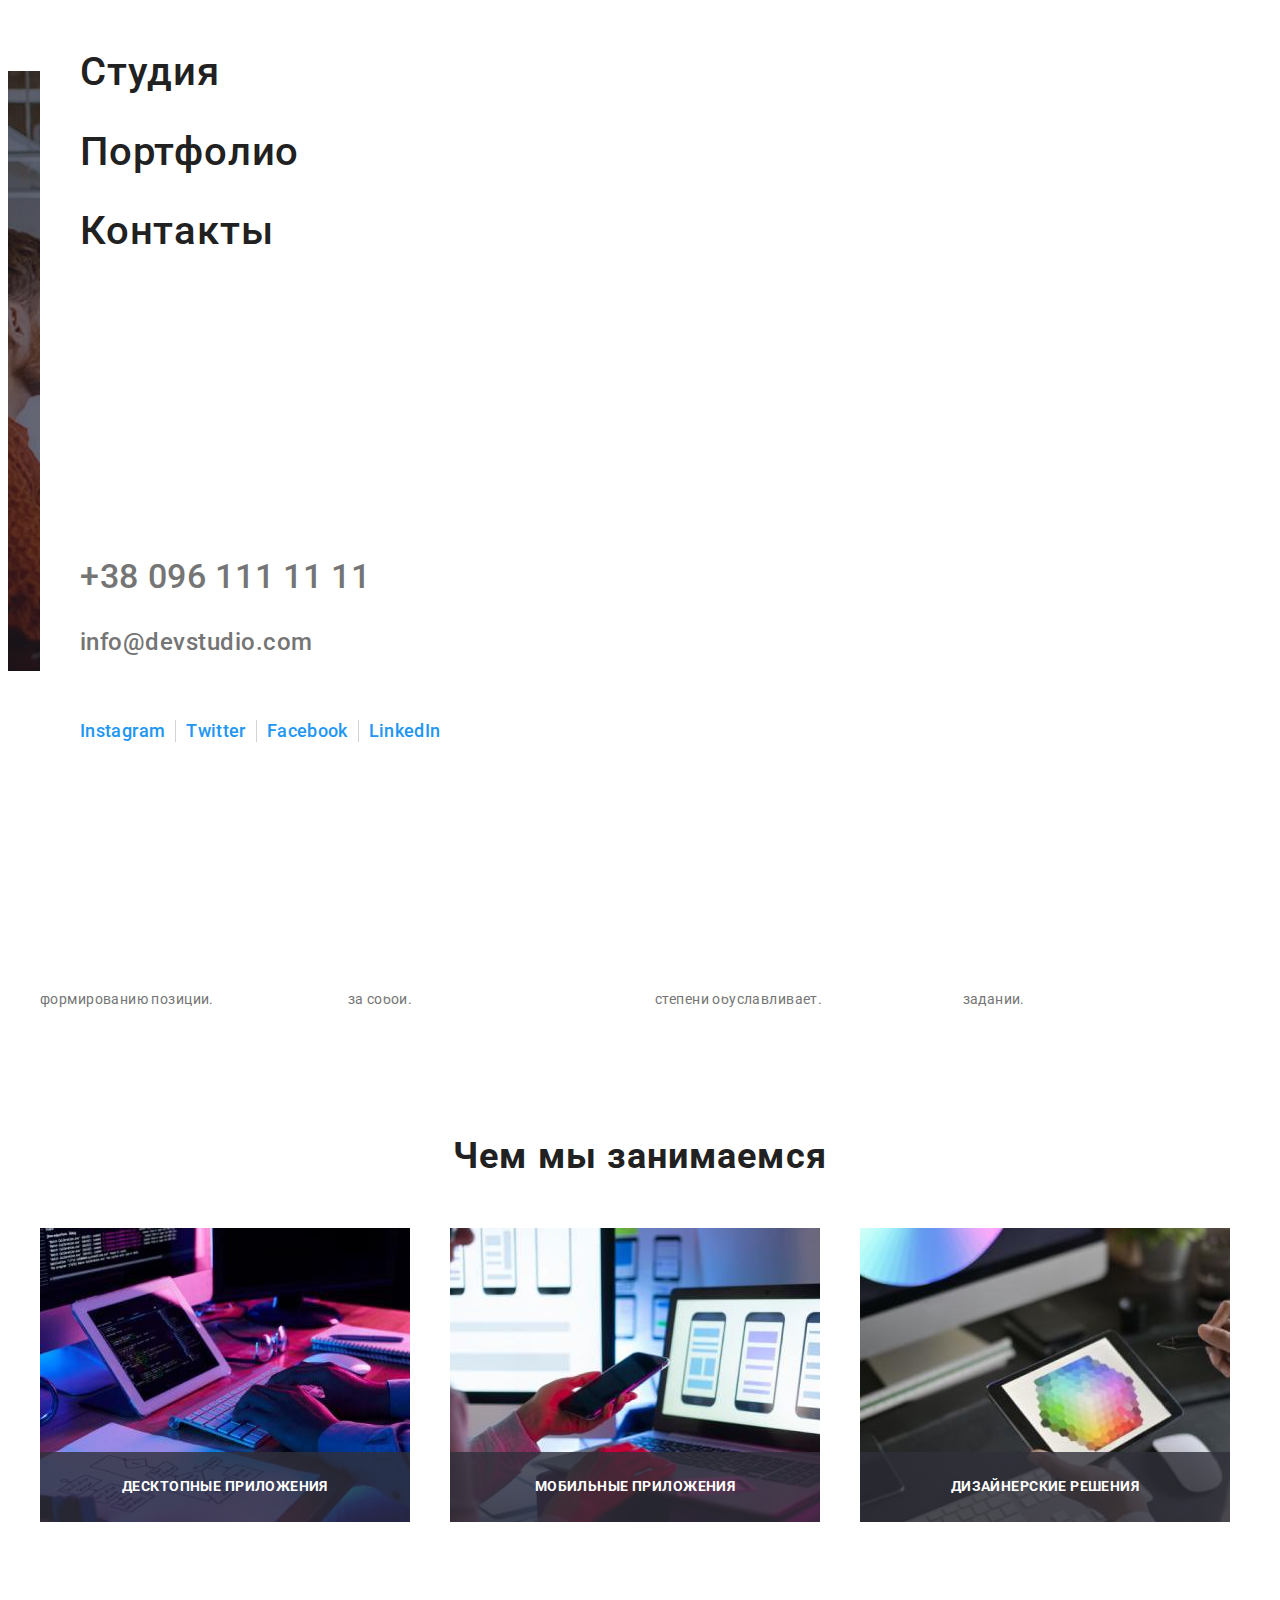
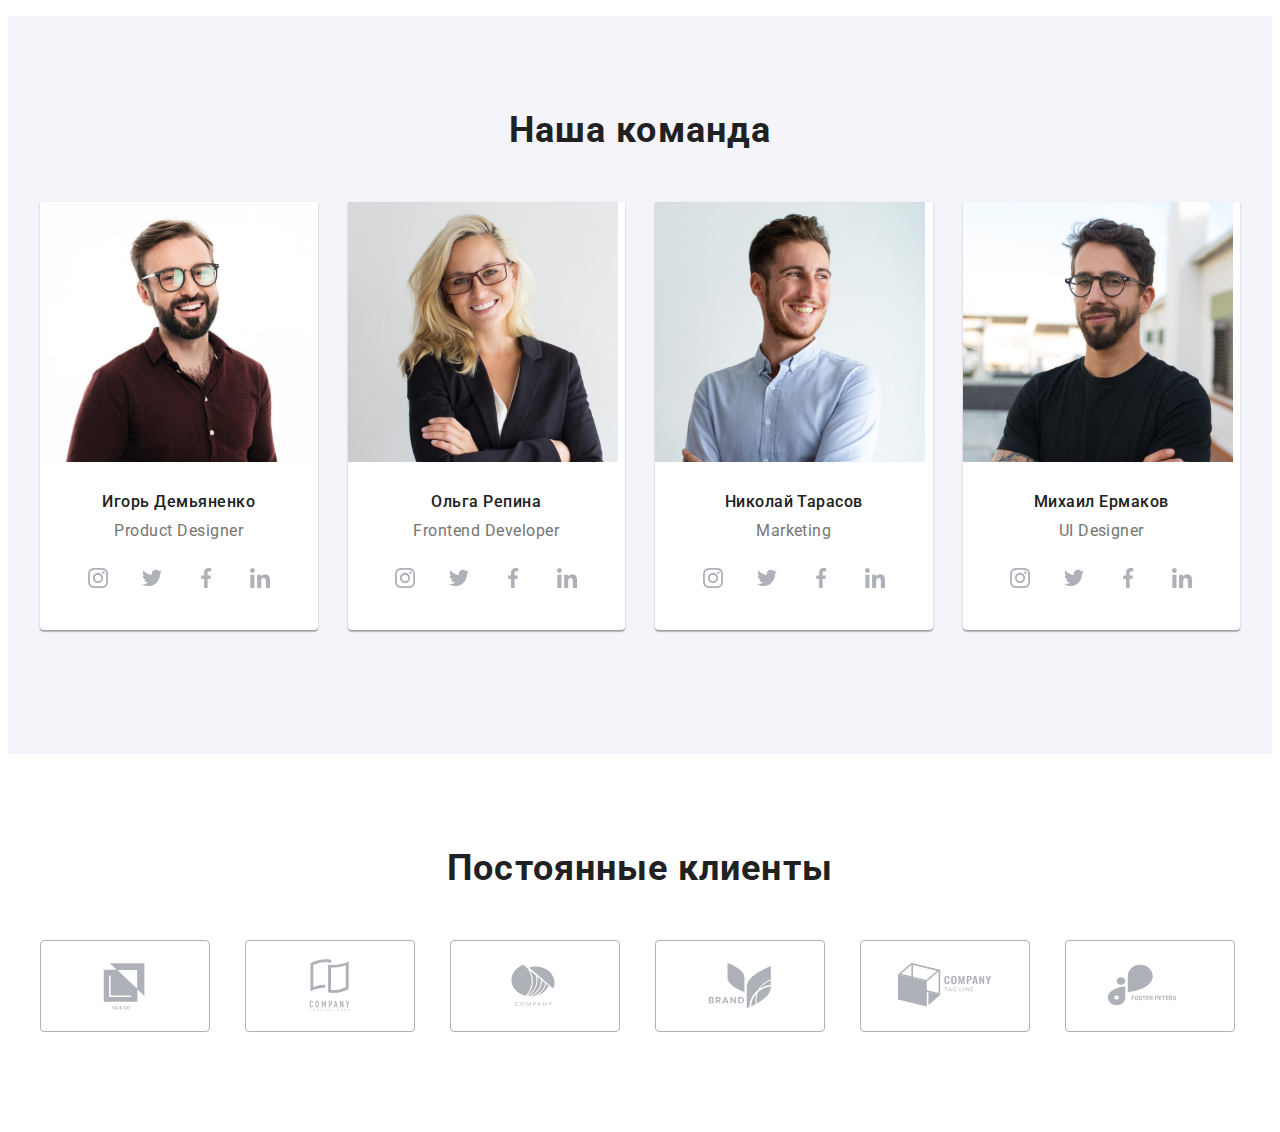
==== commit 64431c54: "выполнено мобильное меню" ====
--- a/index.html
+++ b/index.html
@@ -30,7 +30,7 @@
 </head>
 <body>
     <!--HEADER-->
-    <!--<header class="header-section">
+    <header class="header-section">
         <div class="container header-container">
           <nav class="header-nav">
             <a class="logo" href=""><span class="logo-web">Web</span>Studio</a> 
@@ -56,9 +56,57 @@
                         +38 096 111 11 11</a>
                 </li>
             </ul>
-         
-        </div>  
-    </header>-->
+         <button type="button" class="header__mobile-menu-btn">
+            <svg class="header__mobile-menu-icon">
+                <use href="./images/sprite.svg#icon-menu_24px">
+                </use>
+            </svg>
+         </button>
+         <div class="mob-menu is-hidden">
+          <div class="container">
+            <button type="button" class="mobile-menu__close-btn">
+                <svg class="mobile-menu__close-icon">
+                  <use href="./images/sprite.svg#icon-vector"></use>
+                </svg>
+              </button>
+            <ul class="mob-menu-list list">
+                <li class="mob-menu-item">
+                    <a href="./index.html" class="mob-menu-link">Студия</a>
+                </li>
+                <li class="mob-menu-item">
+                    <a href="./portfolio.html" class="mob-menu-link">Портфолио</a>
+                </li>
+                <li class="mob-menu-item">
+                    <a href="" class="mob-menu-link">Контакты</a>
+                </li>
+            </ul>
+            <ul class="mob-contacts-list list">
+                <li class="mob-contacts-item">
+                    <a href="tel:+380961111111" class="mob-contacts-link">+38 096 111 11 11</a>
+                </li>
+                <li class="mob-contacts-item">
+                    <a href="mailto:info@devstudio.com" class="mob-contacts-link">info@devstudio.com</a>
+                </li>
+                
+            </ul>
+            <ul class="mob-social-list list">
+                <li class="mob-social-item">
+                    <a href="" class="mob-social-link">Instagram</a>
+                </li>
+                <li class="mob-social-item">
+                    <a href="" class="mob-social-link">Twitter</a>
+                </li>
+                <li class="mob-social-item">
+                    <a href="" class="mob-social-link">Facebook</a>
+                </li>
+                <li class="mob-social-item">
+                    <a href="" class="mob-social-link">LinkedIn</a>
+                </li>
+            </ul>
+        </div>
+         </div>
+        </div> 
+    </header>
     <!--HEADER END-->
     <!---->
     <main>
@@ -495,5 +543,6 @@
 </div>
 
 <script src="./js/modal.js"></script>
+<script src="./js/menu.js"></script>
 </body>
 </html>--- a/css/main.min.css
+++ b/css/main.min.css
@@ -1,2 +1,2 @@
-:root{--primary-text-color: #212121;--secondary-text-color: #757575;--accent-color: #2196f3;--primary-bg-color: #e5e5e5;--secondary-bg-color: #2f303a;--grey-bg-color: #f5f4fa;--color-title: #ffffff;--color-btn: #2196f3}p,h1,h2,h3,h4,h5,h6{margin:0;padding:0}ul{margin:0;padding-left:0}img{display:block}body{color:var(--secondary-text-color);font-family:Roboto, sans-serif;font-size:16px;line-height:1.19;letter-spacing:0.03em;font-family:'Roboto', sans-serif}.list{list-style:none;margin:0;padding:0}.link{text-decoration:none}.container{width:100%;margin:0 auto;padding-left:15px;padding-right:15px}@media screen and (min-width: 480px){.container{max-width:480px}}@media screen and (min-width: 768px){.container{max-width:768px}}@media screen and (min-width: 1200px){.container{max-width:1200px}}.section{padding-top:60px;padding-bottom:60px}@media screen and (min-width: 1200px){.section{padding-top:94px;padding-bottom:94px}}.visually-hidden{position:absolute;width:1px;height:1px;margin:-1px;border:0;padding:0;white-space:nowrap;clip-path:inset(100%);clip:rect(0 0 0 0);overflow:hidden}.header{padding-top:32px;padding-bottom:32px}.header-container{display:flex;align-items:center;padding-top:24px;padding-bottom:25px}.header-nav{display:flex;align-items:center}.header-list{display:flex;align-items:center;margin-left:93px}.header-list .header-list__item:not(:last-child){margin-right:50px}.contact-list{display:flex;margin-left:auto;align-items:center}.logo{font-weight:700;font-size:26px;line-height:1.19;color:var(--primary-text-color);text-decoration:none;font-family:'Raleway', sans-serif}.logo-web{color:var(--accent-color)}.header-list,.header-list__link{font-weight:500;font-size:14px;line-height:1.14;text-decoration:none;color:var(--primary-text-color);font-family:'Roboto', sans-serif;position:relative;transition:color 250ms cubic-bezier(0.4, 0, 0.2, 1)}.header-list__link:hover,.header-list__link:focus{color:var(--accent-color)}.header-list__link.current{color:var(--accent-color)}.header-contact{font-weight:500;font-size:14px;line-height:1.14;letter-spacing:0.02em;text-decoration:none;color:var(--secondary-text-color);font-family:'Roboto', sans-serif;transition:color 250ms cubic-bezier(0.4, 0, 0.2, 1)}.header-contact:hover,.header-contact:focus{color:var(--accent-color)}.contact-list__item{display:flex;align-items:center}.contact-list__item:not(:last-child){margin-right:50px}.meil-icon{width:16px;height:12px;margin-right:10px;fill:#000;transition:fill 250ms cubic-bezier(0.4, 0, 0.2, 1)}.header-contact:hover .meil-icon,.header-contact:focus .meil-icon{fill:var(--accent-color)}.tel-icon{width:10px;height:16px;margin-right:10px;fill:#000;transition:fill 250ms cubic-bezier(0.4, 0, 0.2, 1)}.header-contact:hover .tel-icon,.header-contact:focus .tel-icon{fill:var(--accent-color)}.current::after{content:'';position:absolute;width:100%;height:4px;border-radius:2px;background-color:var(--accent-color);display:block;bottom:-34px}.hero{display:block;background-image:linear-gradient(to right, rgba(47,48,58,0.4), rgba(47,48,58,0.4)),url("../images/mobile/bg-img-mob.jpg");background-repeat:no-repeat;background-position:center;background-size:cover;padding-top:118px;padding-bottom:118px;text-align:center}@media screen and (min-device-pixel-ratio: 2), (min-resolution: 192dpi), (min-resolution: 2dppx){.hero{background-image:linear-gradient(to right, rgba(47,48,58,0.4), rgba(47,48,58,0.4)),url("../images/mobile/bg-img-mob-2x.jpg")}}@media screen and (min-width: 768px){.hero{background-image:linear-gradient(to right, rgba(47,48,58,0.4), rgba(47,48,58,0.4)),url("../images/tab/bg-img-tab.jpg")}}@media screen and (min-width: 768px) and (min-device-pixel-ratio: 2), screen and (min-width: 768px) and (min-resolution: 192dpi), screen and (min-width: 768px) and (min-resolution: 2dppx){.hero{background-image:linear-gradient(to right, rgba(47,48,58,0.4), rgba(47,48,58,0.4)),url("../images/tab/bg-img-2x.jpg")}}@media screen and (min-width: 1200px){.hero{padding-top:200px;padding-bottom:200px;background-image:linear-gradient(to right, rgba(47,48,58,0.4), rgba(47,48,58,0.4)),url("../../images/desctop/bg-img.jpg")}}@media screen and (min-width: 1200px) and (min-device-pixel-ratio: 2), screen and (min-width: 1200px) and (min-resolution: 192dpi), screen and (min-width: 1200px) and (min-resolution: 2dppx){.hero{background-image:linear-gradient(to right, rgba(47,48,58,0.4), rgba(47,48,58,0.4)),url("../images/desctop/bg-img-2x.jpg")}}.hero-title{display:block;font-weight:900;font-size:26px;line-height:1.62;letter-spacing:0.06em;text-transform:uppercase;color:var(--color-title);margin:0 auto;margin-bottom:30px;text-align:center}@media screen and (min-width: 480px){.hero-title{width:360px}}@media screen and (min-width: 1200px){.hero-title{width:696px;font-size:44px;line-height:1.36}}.hero-btn{background-color:var(--color-btn);color:var(--color-title);font-weight:700;font-size:16px;line-height:1.87;width:200px;height:50px;letter-spacing:0.06em;text-align:center;display:flex;align-items:center;box-shadow:0px 4px 4px rgba(0,0,0,0.15);border-radius:4px;justify-content:center;margin:0 auto}.features{width:100%;padding-bottom:30px}@media screen and (min-width: 1200px){.features{padding-bottom:47px}}.feature__title{font-weight:700;font-size:14px;line-height:1.14;letter-spacing:0.03em;text-transform:uppercase;color:var(--primary-text-color);margin-bottom:10px;text-align:center}@media screen and (min-width: 768px){.feature__title{text-align:left}}.feature__text{font-size:14px;line-height:1.71;letter-spacing:0.03em;color:var(--secondary-text-color)}.feature__list{margin-left:-30px}@media screen and (min-width: 768px){.feature__list{display:flex;flex-wrap:wrap;margin-left:-30px}}.feature__item{margin-bottom:30px;display:block;justify-content:center}@media screen and (min-width: 768px){.feature__item{flex-basis:calc(100% / 2 - 30px);margin-left:30px}}@media screen and (min-width: 1200px){.feature__item{flex-basis:calc(100% / 4 - 30px)}}.feature__iconbg{width:100%;height:120px;background-color:var(--grey-bg-color);margin-bottom:30px;border-radius:4px;display:flex;align-items:center;justify-content:center}.work{display:none}@media screen and (min-width: 1200px){.work{display:block;padding-top:47px}}.work__title{color:var(--primary-text-color);font-weight:700;font-size:36px;line-height:1.16;text-align:center;letter-spacing:0.03em;margin:0 auto;margin-bottom:50px}.work__list{display:flex;margin-left:-30px}.work__item{flex-basis:calc(100% / 3 - 30px);margin-left:30px;position:relative}.work__subtitle{position:absolute;left:0;bottom:0;text-transform:uppercase;font-weight:700;font-size:14px;line-height:1.14;text-align:center;letter-spacing:0.03em;color:#ffffff;display:flex;width:370px;height:70px;background-color:rgba(47,48,58,0.8);align-items:center;justify-content:center}.team{background-color:var(--grey-bg-color)}.team__title{font-weight:700;font-size:28px;line-height:1.16;letter-spacing:0.03em;color:var(--primary-text-color);text-align:center;margin-bottom:30px}@media screen and (min-width: 1200px){.team__title{margin-bottom:50px;font-size:36px}}.team-list__title{display:flex;font-weight:500;font-size:16px;line-height:1.19;letter-spacing:0.03em;text-align:center;justify-content:center;color:var(--primary-text-color);margin-top:30px;margin-bottom:10px}.team-list__pro{display:flex;font-size:16px;line-height:1.19;letter-spacing:0.03em;text-align:center;color:var(--secondary-text-color);justify-content:center;padding-bottom:16px}.team-list{margin-left:-30px}@media screen and (min-width: 768px){.team-list{display:flex;flex-wrap:wrap;margin-left:-30px}}.team-list__item{width:100%;margin-bottom:30px;box-shadow:0px 1px 3px rgba(0,0,0,0.12),0px 1px 1px rgba(0,0,0,0.14),0px 2px 1px rgba(0,0,0,0.2);border-radius:0px 0px 4px 4px;border-bottom:var(--grey-bg-color);background-color:#ffffff}@media screen and (min-width: 768px){.team-list__item{flex-basis:calc(100% / 2 - 30px);margin-left:30px}}@media screen and (min-width: 1200px){.team-list__item{flex-basis:calc(100% / 4 - 30px)}}.social-list__item{width:44px;height:44px;margin-bottom:30px}.social-list__item+.social-list__item{margin-left:10px}.social-list__link{width:100%;height:100%;display:block;border-radius:50%;display:flex;align-items:center;justify-content:center;transition:background-color 250ms cubic-bezier(0.4, 0, 0.2, 1)}.social-list__link:hover,.social-list__link:focus{background-color:var(--color-btn)}.social-list{display:flex;justify-content:center}.social-list__icon{width:20px;height:20px;fill:#afb1b8;transition:fill 250ms cubic-bezier(0.4, 0, 0.2, 1)}.social-list__link:hover .social-list__icon,.social-list__link:focus .social-list__icon{fill:#ffffff}.client__title{font-weight:700;font-size:28px;line-height:1.16;letter-spacing:0.03em;color:var(--primary-text-color);text-align:center;margin:0 auto;margin-bottom:30px}@media screen and (min-width: 1200px){.client__title{margin-bottom:50px;font-size:36px}}.client__list{display:flex;flex-wrap:wrap;margin-left:-30px;justify-content:center;margin-top:-30px}.client__item{width:100%;display:flex;justify-content:center;margin-bottom:30px;flex-basis:calc(100% / 2 - 30px);margin-left:30px;margin-top:30px}@media screen and (min-width: 768px){.client__item{flex-basis:calc(100% / 3 - 30px);margin-left:30px;margin-top:30px}}@media screen and (min-width: 1200px){.client__item{flex-basis:calc(100% / 6 - 30px);margin-left:30px;margin-top:30px}}.client__link{display:flex;width:170px;height:92px;border:1px solid #afb1b8;box-sizing:border-box;border-radius:4px;align-items:center;justify-content:center;transition:border 250ms cubic-bezier(0.4, 0, 0.2, 1)}.client__link:hover,.client__link:focus{border:1px solid var(--accent-color)}.client__icon{width:106px;height:60px;fill:#afb1b8;transition:fill 250ms cubic-bezier(0.4, 0, 0.2, 1)}.client__link:hover .client__icon,.client__link:focus .client__icon{fill:var(--color-btn)}.footer{background-color:var(--secondary-bg-color);padding-top:60px;padding-bottom:60px;display:block}.footer-conteiner{display:flex;align-items:baseline}.footer-logo{display:flex;font-weight:400;font-size:26px;line-height:1.19;letter-spacing:0.03em;color:var(--color-title);text-decoration:none;font-family:'Raleway', sans-serif;margin-bottom:20px}.part-adress{display:block;margin-right:70px;margin-left:0}.part-social{display:block}.footer-logo-web{color:var(--accent-color)}.adres{font-style:normal}.adres-list__item,.adres-list__contact{font-size:14px;line-height:1.71;letter-spacing:0.03em;color:rgba(255,255,255,0.6);text-decoration:none;font-family:'Roboto', sans-serif}.adres-adres{font-size:14px;line-height:1.71;letter-spacing:0.03em;color:var(--color-title);font-family:'Roboto', sans-serif}.adres-list__item{margin-top:9px}.footer-text{text-transform:uppercase;font-style:normal;font-weight:700;font-size:14px;line-height:1.14;letter-spacing:0.03em;margin-bottom:20px;color:var(--color-title);margin-top:20px}.footer-social__item{width:44px;height:44px;margin-bottom:30px}.footer-social__item+.footer-social__item{margin-left:10px}.footer-social__link{width:100%;height:100%;display:block;border-radius:50%;display:flex;align-items:center;justify-content:center;background:rgba(255,255,255,0.1);transition:background-color 250ms cubic-bezier(0.4, 0, 0.2, 1)}.footer-social__link:hover,.footer-social__link:focus{background-color:var(--color-btn)}.footer-social__list{display:flex;justify-content:center}.footer-social__icon{width:20px;height:20px;fill:#ffffff}.footer-email{margin-left:auto}.btn-email{background-color:var(--color-btn);color:var(--color-title);cursor:pointer;font-weight:700;font-size:16px;line-height:1.87;min-width:200px;height:50px;display:inline-block;letter-spacing:0.06em;text-align:center;box-shadow:0px 4px 4px rgba(0,0,0,0.15);border-radius:4px;border:transparent;align-items:center;padding:10px 29px;position:relative}.email-input{width:358px;height:50px;background-color:transparent;border:1px solid rgba(255,255,255,0.3);box-sizing:border-box;filter:drop-shadow(0px 4px 4px rgba(0,0,0,0.15));border-radius:4px;padding:15px;color:var(--color-title)}.email-input::placeholder{font-family:Roboto;font-style:normal;font-weight:normal;font-size:16px;line-height:1,25;color:rgba(255,255,255,0.6)}.email-icon{fill:#ffffff;width:24px;height:24px;position:absolute;margin-left:10px}.portfolio-line{border-bottom:1px solid #ececec}.project-btn__list{display:flex;flex-wrap:wrap;justify-content:start;margin-bottom:50px;margin-top:-6px;margin-right:-8px}@media screen and (min-width: 768px){.project-btn__list{justify-content:center;margin-bottom:30px}}@media screen and (min-width: 1200px){.project-btn__list{flex-wrap:nowrap;justify-content:center;margin-bottom:50px}}.project-btn__item{padding-top:6px;padding-bottom:6px}.project-btn__item:not(:last-child){margin-right:8px}.project-btn{font-weight:500;font-size:16px;line-height:1.62;letter-spacing:0.03em;color:var(--primary-text-color);cursor:pointer;border:none;font-family:inherit;border-radius:4px;padding-top:6px;padding-bottom:6px;padding-left:22px;padding-right:22px;transition:background-color 250ms cubic-bezier(0.4, 0, 0.2, 1),box-shadow 250ms cubic-bezier(0.4, 0, 0.2, 1)}.project-btn:hover,.project-btn:focus{color:var(--color-title);background-color:var(--accent-color);box-shadow:0px 3px 1px rgba(0,0,0,0.1),0px 1px 2px rgba(0,0,0,0.08),0px 2px 2px rgba(0,0,0,0.12)}.project-img__list{margin-left:-30px}@media screen and (min-width: 768px){.project-img__list{display:flex;flex-wrap:wrap;margin-left:-30px}}.project-img__item{margin-bottom:30px;display:block;justify-content:center}@media screen and (min-width: 768px){.project-img__item{flex-basis:calc(100% / 2 - 30px);margin-left:30px}}@media screen and (min-width: 1200px){.project-img__item{flex-basis:calc(100% / 3 - 30px)}}.project-img__item:hover,.project-img__item:focus{cursor:pointer;box-shadow:0px 1px 1px rgba(0,0,0,0.12),0px 4px 4px rgba(0,0,0,0.06),1px 4px 6px rgba(0,0,0,0.16)}.project-top-wrapper{position:relative;overflow:hidden;display:block}.project-top-text{font-size:18px;line-height:1.56;color:var(--color-title);background-color:var(--accent-color);position:absolute;top:0;left:0;height:100%;display:flex;align-items:center;justify-content:center;padding-left:24px;padding-right:24px;transform:translateY(100%);transition:transform 250ms cubic-bezier(0.4, 0, 0.2, 1)}.project-img__item:hover .project-top-text{transform:translateY(0)}.project-img__title{font-weight:700;font-size:18px;line-height:2;letter-spacing:0.06em;color:var(--primary-text-color);font-family:'Roboto', sans-serif;margin-bottom:4px}.project-img__text{font-size:16px;line-height:1.87;letter-spacing:0.03em;color:var(--secondary-text-color);font-family:'Roboto', sans-serif}.subtitle{padding-top:20px;padding-bottom:20px;padding-left:24px;padding-right:24px;background:#ffffff;border-bottom:1px solid #eeeeee;border-left:1px solid #eeeeee;border-right:1px solid #eeeeee}.backdrop{position:fixed;width:100vw;height:100vh;top:0;background-color:rgba(0,0,0,0.2);display:flex;align-items:center;justify-content:center;transition:opacity 250ms cubic-bezier(0.4, 0, 0.2, 1),visibility 250ms cubic-bezier(0.4, 0, 0.2, 1)}.backdrop.is-hidden{opacity:0;visibility:hidden;pointer-events:0}.backdrop.is-hidden .modal{transform:scale(1.5) rotate(360deg)}.modal{width:528px;min-height:581px;background-color:#ffffff;box-shadow:0px 1px 3px rgba(0,0,0,0.12),0px 1px 1px rgba(0,0,0,0.14),0px 2px 1px rgba(0,0,0,0.2);border-radius:4px;position:relative;transform:scale(1) rotate(0);transition:transform 250ms cubic-bezier(0.4, 0, 0.2, 1);padding:40px}.modal-title{font-family:Roboto;font-style:normal;font-weight:bold;font-size:20px;line-height:1.15;text-align:center;letter-spacing:0.03em;color:#212121;margin-bottom:12px}.modal-input{width:100%;height:40px;border:1px solid rgba(33,33,33,0.2);border-radius:4px;padding-left:40px;padding-right:20px;outline:none}.modal-input:focus{border-color:var(--accent-color);cursor:pointer}.modal-input:focus+.modal-icon{fill:var(--accent-color)}.input-label{font-family:Roboto;font-style:normal;font-weight:normal;font-size:12px;line-height:1.16;letter-spacing:0.01em;color:#757575;display:block}.modal-field{margin-bottom:15px}.input-wrapper{display:block;position:relative}.modal-icon{position:absolute;left:10px;top:50%;transform:translateY(-50%);fill:#212121}.modal-text-input{width:100%;height:120px;border:1px solid rgba(33,33,33,0.2);border-radius:4px;resize:none;outline:none;padding:10px}.modal-text-input:focus{border-color:var(--accent-color);cursor:pointer}.modal-text-input::placeholder{font-size:12px;line-height:1.16;letter-spacing:0.01em;color:rgba(117,117,117,0.5)}.close-btn{position:absolute;top:10px;right:10px;background-color:transparent;border-radius:50%;width:30px;height:30px;border:1px solid rgba(0,0,0,0.1);display:flex;align-items:center;justify-content:center;cursor:pointer}.close-btn:hover .close-btn-icon,.close-btn:focus .close-btn-icon{fill:var(--accent-color)}.close-btn-icon{width:11px;height:11px}.form-btn{width:200px;height:50px;background-color:var(--color-btn);color:var(--color-title);font-weight:500;font-size:16px;line-height:1.875;display:flex;align-items:center;text-align:center;letter-spacing:0.06em;justify-content:center;box-shadow:0px 4px 4px rgba(0,0,0,0.15);border-radius:4px;margin:0 auto;margin-top:30px;border:none}.chek-text{font-size:14px;line-height:1.7;letter-spacing:0.03em;color:#757575;display:flex;margin-top:20px;text-align:center}.chek-text span{width:15px;height:15px;border:2px solid #000;display:flex;border-radius:3px;margin-right:8px;justify-content:center;align-items:center}.chek-text-a{margin-left:5px;color:var(--accent-color)}.modal-checkbox:checked+.chek-text span{background-color:var(--accent-color);border:none}
+:root{--primary-text-color: #212121;--secondary-text-color: #757575;--accent-color: #2196f3;--primary-bg-color: #e5e5e5;--secondary-bg-color: #2f303a;--grey-bg-color: #f5f4fa;--color-title: #ffffff;--color-btn: #2196f3;--transition-duration: 250ms;--transition-timing-function: cubic-bezier(0.4, 0, 0.2, 1)}p,h1,h2,h3,h4,h5,h6{margin:0;padding:0}ul{margin:0;padding-left:0}img{display:block}body{color:var(--secondary-text-color);font-family:Roboto, sans-serif;font-size:16px;line-height:1.19;letter-spacing:0.03em;font-family:'Roboto', sans-serif}.list{list-style:none;margin:0;padding:0}.link{text-decoration:none}.container{width:100%;margin:0 auto}@media screen and (min-width: 480px){.container{max-width:480px}}@media screen and (min-width: 768px){.container{max-width:768px}}@media screen and (min-width: 1200px){.container{max-width:1200px}}.section{padding-top:60px;padding-bottom:60px}@media screen and (min-width: 1200px){.section{padding-top:94px;padding-bottom:94px}}.visually-hidden{position:absolute;width:1px;height:1px;margin:-1px;border:0;padding:0;white-space:nowrap;clip-path:inset(100%);clip:rect(0 0 0 0);overflow:hidden}.header{padding-top:32px;padding-bottom:32px}.header-container{display:flex;align-items:center;padding-top:16px;padding-bottom:16px}.header-nav{display:flex;align-items:center}.header-list{display:none}@media screen and (min-width: 768px){.header-list{display:flex;align-items:center;margin-left:93px}.header-list .header-list__item:not(:last-child){margin-right:50px}}.contact-list{display:none}@media screen and (min-width: 768px){.contact-list{display:block;flex-wrap:wrap;margin-left:auto;justify-content:flex-end}}@media screen and (min-width: 1200px){.contact-list{display:flex;align-items:center}}.logo{font-weight:700;font-size:26px;line-height:1.19;color:var(--primary-text-color);text-decoration:none;font-family:'Raleway', sans-serif}.logo-web{color:var(--accent-color)}.header-list,.header-list__link{font-weight:500;font-size:14px;line-height:1.14;text-decoration:none;color:var(--primary-text-color);font-family:'Roboto', sans-serif;position:relative;transition:color 250ms cubic-bezier(0.4, 0, 0.2, 1)}.header-list__link:hover,.header-list__link:focus{color:var(--accent-color)}.header-list__link.current{color:var(--accent-color)}.header-contact{font-weight:500;font-size:14px;line-height:1.14;letter-spacing:0.02em;text-decoration:none;color:var(--secondary-text-color);font-family:'Roboto', sans-serif;transition:color 250ms cubic-bezier(0.4, 0, 0.2, 1)}.header-contact:hover,.header-contact:focus{color:var(--accent-color)}.contact-list__item{display:flex;align-items:center}.contact-list__item:not(:last-child){margin-right:50px}.meil-icon{width:16px;height:12px;margin-right:10px;fill:#000;transition:fill 250ms cubic-bezier(0.4, 0, 0.2, 1)}.header-contact:hover .meil-icon,.header-contact:focus .meil-icon{fill:var(--accent-color)}.tel-icon{width:10px;height:16px;margin-right:10px;fill:#000;transition:fill 250ms cubic-bezier(0.4, 0, 0.2, 1)}.header-contact:hover .tel-icon,.header-contact:focus .tel-icon{fill:var(--accent-color)}.current::after{content:'';position:absolute;width:100%;height:4px;border-radius:2px;background-color:var(--accent-color);display:block;bottom:-34px}.header__mobile-menu-btn,.mobile-menu__close-btn{width:40px;height:40px;display:flex;align-items:center;margin-left:auto;background-color:transparent;border:none;cursor:pointer}@media screen and (min-width: 768px){.header__mobile-menu-btn,.mobile-menu__close-btn{display:none}}.header__mobile-menu-icon,.mobile-menu__close-icon{fill:#000;transition:fill var(--transition-duration) var(--transition-timing-function);cursor:pointer}.header__mobile-menu-icon:hover,.header__mobile-menu-icon:focus,.mobile-menu__close-icon:hover,.mobile-menu__close-icon:focus{fill:var(--accent-color)}.mob-menu{position:absolute;background-color:#ffffff;width:100vw;height:100vh;top:0;padding-top:48px;padding-bottom:48px}.mob-menu .container{position:relative}.mob-menu-list{margin-bottom:302px}.mob-menu-item:not(:last-child){margin-bottom:32px}.mob-menu-item .mob-menu-link{font-weight:500;font-size:40px;line-height:cal(47/40);letter-spacing:0.02em;text-decoration:none;color:#212121}.mob-contacts-list{margin-bottom:64px}.mob-contacts-item:not(:last-child){margin-bottom:32px}.mob-contacts-item .mob-contacts-link{font-weight:500;font-size:24px;line-height:calc(28 / 24);letter-spacing:0.02em;color:#757575;text-decoration:none}.mob-contacts-item:first-child .mob-contacts-link{font-size:34px}.mob-social-list{display:flex}.mob-social-item:not(:last-child){margin-right:10px;padding-right:10px;border-right:1px solid rgba(33,33,33,0.2)}.mob-social-link{font-weight:500;font-size:18px;line-height:calc(22 / 18);text-decoration:none;letter-spacing:0.02em;color:#2196F3}.mobile-menu__close-btn{position:absolute;right:16px;top:-37px}.hero{display:block;background-image:linear-gradient(to right, rgba(47,48,58,0.4), rgba(47,48,58,0.4)),url("../images/mobile/bg-img-mob.jpg");background-repeat:no-repeat;background-position:center;background-size:cover;padding-top:118px;padding-bottom:118px;text-align:center}@media screen and (min-device-pixel-ratio: 2), (min-resolution: 192dpi), (min-resolution: 2dppx){.hero{background-image:linear-gradient(to right, rgba(47,48,58,0.4), rgba(47,48,58,0.4)),url("../images/mobile/bg-img-mob-2x.jpg")}}@media screen and (min-width: 768px){.hero{background-image:linear-gradient(to right, rgba(47,48,58,0.4), rgba(47,48,58,0.4)),url("../images/tab/bg-img-tab.jpg")}}@media screen and (min-width: 768px) and (min-device-pixel-ratio: 2), screen and (min-width: 768px) and (min-resolution: 192dpi), screen and (min-width: 768px) and (min-resolution: 2dppx){.hero{background-image:linear-gradient(to right, rgba(47,48,58,0.4), rgba(47,48,58,0.4)),url("../images/tab/bg-img-2x.jpg")}}@media screen and (min-width: 1200px){.hero{padding-top:200px;padding-bottom:200px;background-image:linear-gradient(to right, rgba(47,48,58,0.4), rgba(47,48,58,0.4)),url("../../images/desctop/bg-img.jpg")}}@media screen and (min-width: 1200px) and (min-device-pixel-ratio: 2), screen and (min-width: 1200px) and (min-resolution: 192dpi), screen and (min-width: 1200px) and (min-resolution: 2dppx){.hero{background-image:linear-gradient(to right, rgba(47,48,58,0.4), rgba(47,48,58,0.4)),url("../images/desctop/bg-img-2x.jpg")}}.hero-title{display:block;font-weight:900;font-size:26px;line-height:1.62;letter-spacing:0.06em;text-transform:uppercase;color:var(--color-title);margin:0 auto;margin-bottom:30px;text-align:center}@media screen and (min-width: 480px){.hero-title{width:360px}}@media screen and (min-width: 1200px){.hero-title{width:696px;font-size:44px;line-height:1.36}}.hero-btn{background-color:var(--color-btn);color:var(--color-title);font-weight:700;font-size:16px;line-height:1.87;width:200px;height:50px;letter-spacing:0.06em;text-align:center;display:flex;align-items:center;box-shadow:0px 4px 4px rgba(0,0,0,0.15);border-radius:4px;justify-content:center;margin:0 auto}.features{width:100%;padding-bottom:30px}@media screen and (min-width: 1200px){.features{padding-bottom:47px}}.feature__title{font-weight:700;font-size:14px;line-height:1.14;letter-spacing:0.03em;text-transform:uppercase;color:var(--primary-text-color);margin-bottom:10px;text-align:center}@media screen and (min-width: 768px){.feature__title{text-align:left}}.feature__text{font-size:14px;line-height:1.71;letter-spacing:0.03em;color:var(--secondary-text-color)}.feature__list{margin-left:-30px}@media screen and (min-width: 768px){.feature__list{display:flex;flex-wrap:wrap;margin-left:-30px}}.feature__item{margin-bottom:30px;display:block;justify-content:center}@media screen and (min-width: 768px){.feature__item{flex-basis:calc(100% / 2 - 30px);margin-left:30px}}@media screen and (min-width: 1200px){.feature__item{flex-basis:calc(100% / 4 - 30px)}}.feature__iconbg{width:100%;height:120px;background-color:var(--grey-bg-color);margin-bottom:30px;border-radius:4px;display:flex;align-items:center;justify-content:center}.work{display:none}@media screen and (min-width: 1200px){.work{display:block;padding-top:47px}}.work__title{color:var(--primary-text-color);font-weight:700;font-size:36px;line-height:1.16;text-align:center;letter-spacing:0.03em;margin:0 auto;margin-bottom:50px}.work__list{display:flex;margin-left:-30px}.work__item{flex-basis:calc(100% / 3 - 30px);margin-left:30px;position:relative}.work__subtitle{position:absolute;left:0;bottom:0;text-transform:uppercase;font-weight:700;font-size:14px;line-height:1.14;text-align:center;letter-spacing:0.03em;color:#ffffff;display:flex;width:370px;height:70px;background-color:rgba(47,48,58,0.8);align-items:center;justify-content:center}.team{background-color:var(--grey-bg-color)}.team__title{font-weight:700;font-size:28px;line-height:1.16;letter-spacing:0.03em;color:var(--primary-text-color);text-align:center;margin-bottom:30px}@media screen and (min-width: 1200px){.team__title{margin-bottom:50px;font-size:36px}}.team-list__title{display:flex;font-weight:500;font-size:16px;line-height:1.19;letter-spacing:0.03em;text-align:center;justify-content:center;color:var(--primary-text-color);margin-top:30px;margin-bottom:10px}.team-list__pro{display:flex;font-size:16px;line-height:1.19;letter-spacing:0.03em;text-align:center;color:var(--secondary-text-color);justify-content:center;padding-bottom:16px}.team-list{margin-left:-30px}@media screen and (min-width: 768px){.team-list{display:flex;flex-wrap:wrap;margin-left:-30px}}.team-list__item{width:100%;margin-bottom:30px;box-shadow:0px 1px 3px rgba(0,0,0,0.12),0px 1px 1px rgba(0,0,0,0.14),0px 2px 1px rgba(0,0,0,0.2);border-radius:0px 0px 4px 4px;border-bottom:var(--grey-bg-color);background-color:#ffffff}@media screen and (min-width: 768px){.team-list__item{flex-basis:calc(100% / 2 - 30px);margin-left:30px}}@media screen and (min-width: 1200px){.team-list__item{flex-basis:calc(100% / 4 - 30px)}}.social-list__item{width:44px;height:44px;margin-bottom:30px}.social-list__item+.social-list__item{margin-left:10px}.social-list__link{width:100%;height:100%;display:block;border-radius:50%;display:flex;align-items:center;justify-content:center;transition:background-color 250ms cubic-bezier(0.4, 0, 0.2, 1)}.social-list__link:hover,.social-list__link:focus{background-color:var(--color-btn)}.social-list{display:flex;justify-content:center}.social-list__icon{width:20px;height:20px;fill:#afb1b8;transition:fill 250ms cubic-bezier(0.4, 0, 0.2, 1)}.social-list__link:hover .social-list__icon,.social-list__link:focus .social-list__icon{fill:#ffffff}.client__title{font-weight:700;font-size:28px;line-height:1.16;letter-spacing:0.03em;color:var(--primary-text-color);text-align:center;margin:0 auto;margin-bottom:30px}@media screen and (min-width: 1200px){.client__title{margin-bottom:50px;font-size:36px}}.client__list{display:flex;flex-wrap:wrap;margin-left:-30px;justify-content:center;margin-bottom:-30px}.client__item{height:90px;justify-content:center;margin-bottom:30px;flex-basis:calc(100% / 2 - 30px);margin-left:30px}@media screen and (min-width: 768px){.client__item{flex-basis:calc(100% / 3 - 30px)}}@media screen and (min-width: 1200px){.client__item{flex-basis:calc(100% / 6 - 30px)}}.client__link{display:flex;width:170px;height:92px;border:1px solid #afb1b8;box-sizing:border-box;border-radius:4px;align-items:center;justify-content:center;transition:border 250ms cubic-bezier(0.4, 0, 0.2, 1)}.client__link:hover,.client__link:focus{border:1px solid var(--accent-color)}.client__icon{width:106px;height:60px;fill:#afb1b8;transition:fill 250ms cubic-bezier(0.4, 0, 0.2, 1)}.client__link:hover .client__icon,.client__link:focus .client__icon{fill:var(--color-btn)}.footer{background-color:var(--secondary-bg-color);padding-top:60px;padding-bottom:60px;display:block}.footer-conteiner{display:flex;align-items:baseline}.footer-logo{display:flex;font-weight:400;font-size:26px;line-height:1.19;letter-spacing:0.03em;color:var(--color-title);text-decoration:none;font-family:'Raleway', sans-serif;margin-bottom:20px}.part-adress{display:block;margin-right:70px;margin-left:0}.part-social{display:block}.footer-logo-web{color:var(--accent-color)}.adres{font-style:normal}.adres-list__item,.adres-list__contact{font-size:14px;line-height:1.71;letter-spacing:0.03em;color:rgba(255,255,255,0.6);text-decoration:none;font-family:'Roboto', sans-serif}.adres-adres{font-size:14px;line-height:1.71;letter-spacing:0.03em;color:var(--color-title);font-family:'Roboto', sans-serif}.adres-list__item{margin-top:9px}.footer-text{text-transform:uppercase;font-style:normal;font-weight:700;font-size:14px;line-height:1.14;letter-spacing:0.03em;margin-bottom:20px;color:var(--color-title);margin-top:20px}.footer-social__item{width:44px;height:44px;margin-bottom:30px}.footer-social__item+.footer-social__item{margin-left:10px}.footer-social__link{width:100%;height:100%;display:block;border-radius:50%;display:flex;align-items:center;justify-content:center;background:rgba(255,255,255,0.1);transition:background-color 250ms cubic-bezier(0.4, 0, 0.2, 1)}.footer-social__link:hover,.footer-social__link:focus{background-color:var(--color-btn)}.footer-social__list{display:flex;justify-content:center}.footer-social__icon{width:20px;height:20px;fill:#ffffff}.footer-email{margin-left:auto}.btn-email{background-color:var(--color-btn);color:var(--color-title);cursor:pointer;font-weight:700;font-size:16px;line-height:1.87;min-width:200px;height:50px;display:inline-block;letter-spacing:0.06em;text-align:center;box-shadow:0px 4px 4px rgba(0,0,0,0.15);border-radius:4px;border:transparent;align-items:center;padding:10px 29px;position:relative}.email-input{width:358px;height:50px;background-color:transparent;border:1px solid rgba(255,255,255,0.3);box-sizing:border-box;filter:drop-shadow(0px 4px 4px rgba(0,0,0,0.15));border-radius:4px;padding:15px;color:var(--color-title)}.email-input::placeholder{font-family:Roboto;font-style:normal;font-weight:normal;font-size:16px;line-height:1,25;color:rgba(255,255,255,0.6)}.email-icon{fill:#ffffff;width:24px;height:24px;position:absolute;margin-left:10px}.portfolio-line{border-bottom:1px solid #ececec}.portfolio__img{width:100%;text-align:center}.project-btn__list{display:flex;flex-wrap:wrap;justify-content:start;margin-bottom:50px;margin-top:-6px;margin-right:-8px}@media screen and (min-width: 768px){.project-btn__list{justify-content:center;margin-bottom:30px}}@media screen and (min-width: 1200px){.project-btn__list{flex-wrap:nowrap;justify-content:center;margin-bottom:50px}}.project-btn__item{padding-top:6px;padding-bottom:6px}.project-btn__item:not(:last-child){margin-right:8px}.project-btn{font-weight:500;font-size:16px;line-height:1.62;letter-spacing:0.03em;color:var(--primary-text-color);cursor:pointer;border:none;font-family:inherit;border-radius:4px;padding-top:6px;padding-bottom:6px;padding-left:22px;padding-right:22px;transition:background-color 250ms cubic-bezier(0.4, 0, 0.2, 1),box-shadow 250ms cubic-bezier(0.4, 0, 0.2, 1)}.project-btn:hover,.project-btn:focus{color:var(--color-title);background-color:var(--accent-color);box-shadow:0px 3px 1px rgba(0,0,0,0.1),0px 1px 2px rgba(0,0,0,0.08),0px 2px 2px rgba(0,0,0,0.12)}.project-img__list{margin-left:-30px}@media screen and (min-width: 768px){.project-img__list{display:flex;flex-wrap:wrap;margin-left:-30px}}.project-img__item{width:100%;margin-bottom:30px;display:block;justify-content:center}@media screen and (min-width: 768px){.project-img__item{flex-basis:calc(100% / 2 - 30px);margin-left:30px}}@media screen and (min-width: 1200px){.project-img__item{flex-basis:calc(100% / 3 - 30px)}}.project-img__item:hover,.project-img__item:focus{cursor:pointer;box-shadow:0px 1px 1px rgba(0,0,0,0.12),0px 4px 4px rgba(0,0,0,0.06),1px 4px 6px rgba(0,0,0,0.16)}.project-top-wrapper{position:relative;overflow:hidden;display:block}.project-top-text{font-size:18px;line-height:1.56;color:var(--color-title);background-color:var(--accent-color);position:absolute;top:0;left:0;height:100%;display:flex;align-items:center;justify-content:center;padding-left:24px;padding-right:24px;transform:translateY(100%);transition:transform 250ms cubic-bezier(0.4, 0, 0.2, 1)}.project-img__item:hover .project-top-text{transform:translateY(0)}.project-img__title{font-weight:700;font-size:18px;line-height:2;letter-spacing:0.06em;color:var(--primary-text-color);font-family:'Roboto', sans-serif;margin-bottom:4px}.project-img__text{font-size:16px;line-height:1.87;letter-spacing:0.03em;color:var(--secondary-text-color);font-family:'Roboto', sans-serif}.subtitle{padding-top:20px;padding-bottom:20px;padding-left:24px;padding-right:24px;background:#ffffff;border-bottom:1px solid #eeeeee;border-left:1px solid #eeeeee;border-right:1px solid #eeeeee}.backdrop{position:fixed;width:100vw;height:100vh;top:0;background-color:rgba(0,0,0,0.2);display:flex;align-items:center;justify-content:center;transition:opacity 250ms cubic-bezier(0.4, 0, 0.2, 1),visibility 250ms cubic-bezier(0.4, 0, 0.2, 1)}.backdrop.is-hidden{opacity:0;visibility:hidden;pointer-events:0}.backdrop.is-hidden .modal{transform:scale(1.5) rotate(360deg)}.modal{width:528px;min-height:581px;background-color:#ffffff;box-shadow:0px 1px 3px rgba(0,0,0,0.12),0px 1px 1px rgba(0,0,0,0.14),0px 2px 1px rgba(0,0,0,0.2);border-radius:4px;position:relative;transform:scale(1) rotate(0);transition:transform 250ms cubic-bezier(0.4, 0, 0.2, 1);padding:40px}.modal-title{font-family:Roboto;font-style:normal;font-weight:bold;font-size:20px;line-height:1.15;text-align:center;letter-spacing:0.03em;color:#212121;margin-bottom:12px}.modal-input{width:100%;height:40px;border:1px solid rgba(33,33,33,0.2);border-radius:4px;padding-left:40px;padding-right:20px;outline:none}.modal-input:focus{border-color:var(--accent-color);cursor:pointer}.modal-input:focus+.modal-icon{fill:var(--accent-color)}.input-label{font-family:Roboto;font-style:normal;font-weight:normal;font-size:12px;line-height:1.16;letter-spacing:0.01em;color:#757575;display:block}.modal-field{margin-bottom:15px}.input-wrapper{display:block;position:relative}.modal-icon{position:absolute;left:10px;top:50%;transform:translateY(-50%);fill:#212121}.modal-text-input{width:100%;height:120px;border:1px solid rgba(33,33,33,0.2);border-radius:4px;resize:none;outline:none;padding:10px}.modal-text-input:focus{border-color:var(--accent-color);cursor:pointer}.modal-text-input::placeholder{font-size:12px;line-height:1.16;letter-spacing:0.01em;color:rgba(117,117,117,0.5)}.close-btn{position:absolute;top:10px;right:10px;background-color:transparent;border-radius:50%;width:30px;height:30px;border:1px solid rgba(0,0,0,0.1);display:flex;align-items:center;justify-content:center;cursor:pointer}.close-btn:hover .close-btn-icon,.close-btn:focus .close-btn-icon{fill:var(--accent-color)}.close-btn-icon{width:11px;height:11px}.form-btn{width:200px;height:50px;background-color:var(--color-btn);color:var(--color-title);font-weight:500;font-size:16px;line-height:1.875;display:flex;align-items:center;text-align:center;letter-spacing:0.06em;justify-content:center;box-shadow:0px 4px 4px rgba(0,0,0,0.15);border-radius:4px;margin:0 auto;margin-top:30px;border:none}.chek-text{font-size:14px;line-height:1.7;letter-spacing:0.03em;color:#757575;display:flex;margin-top:20px;text-align:center}.chek-text span{width:15px;height:15px;border:2px solid #000;display:flex;border-radius:3px;margin-right:8px;justify-content:center;align-items:center}.chek-text-a{margin-left:5px;color:var(--accent-color)}.modal-checkbox:checked+.chek-text span{background-color:var(--accent-color);border:none}
 /*# sourceMappingURL=main.min.css.map */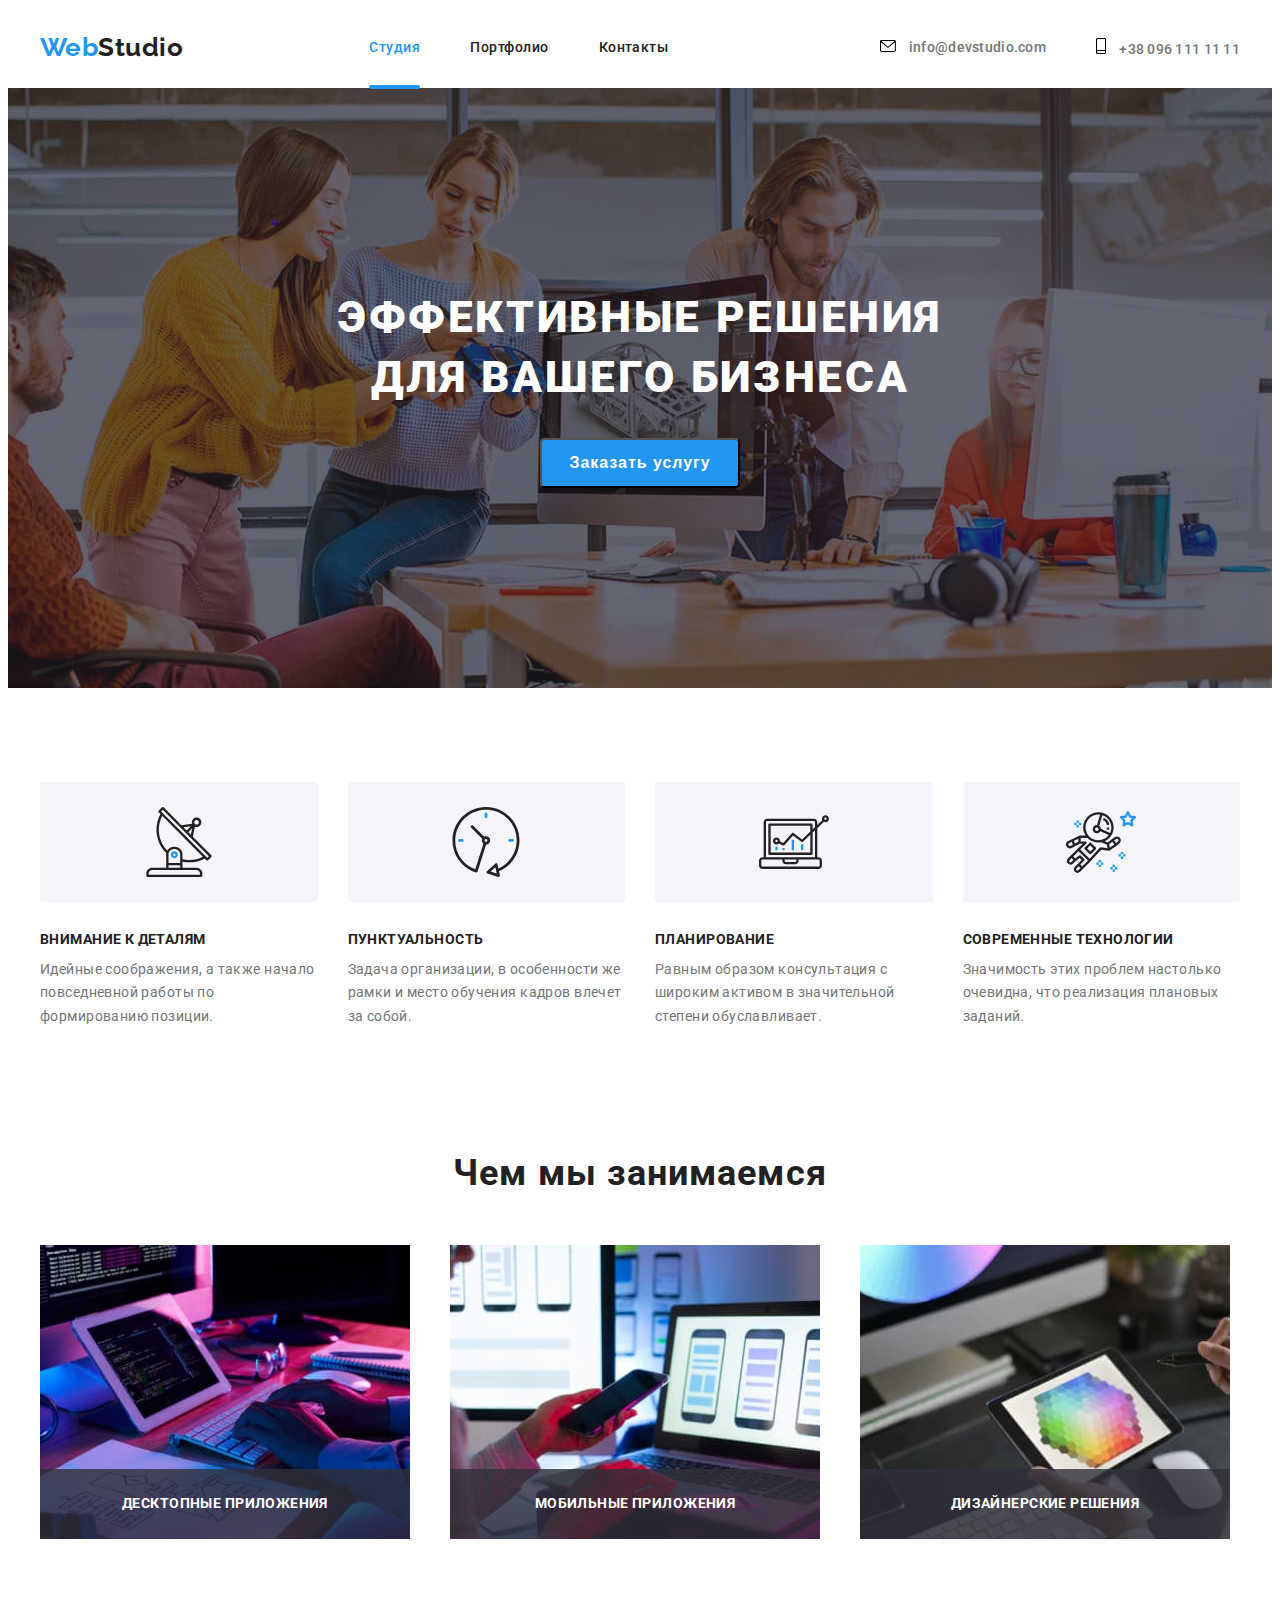
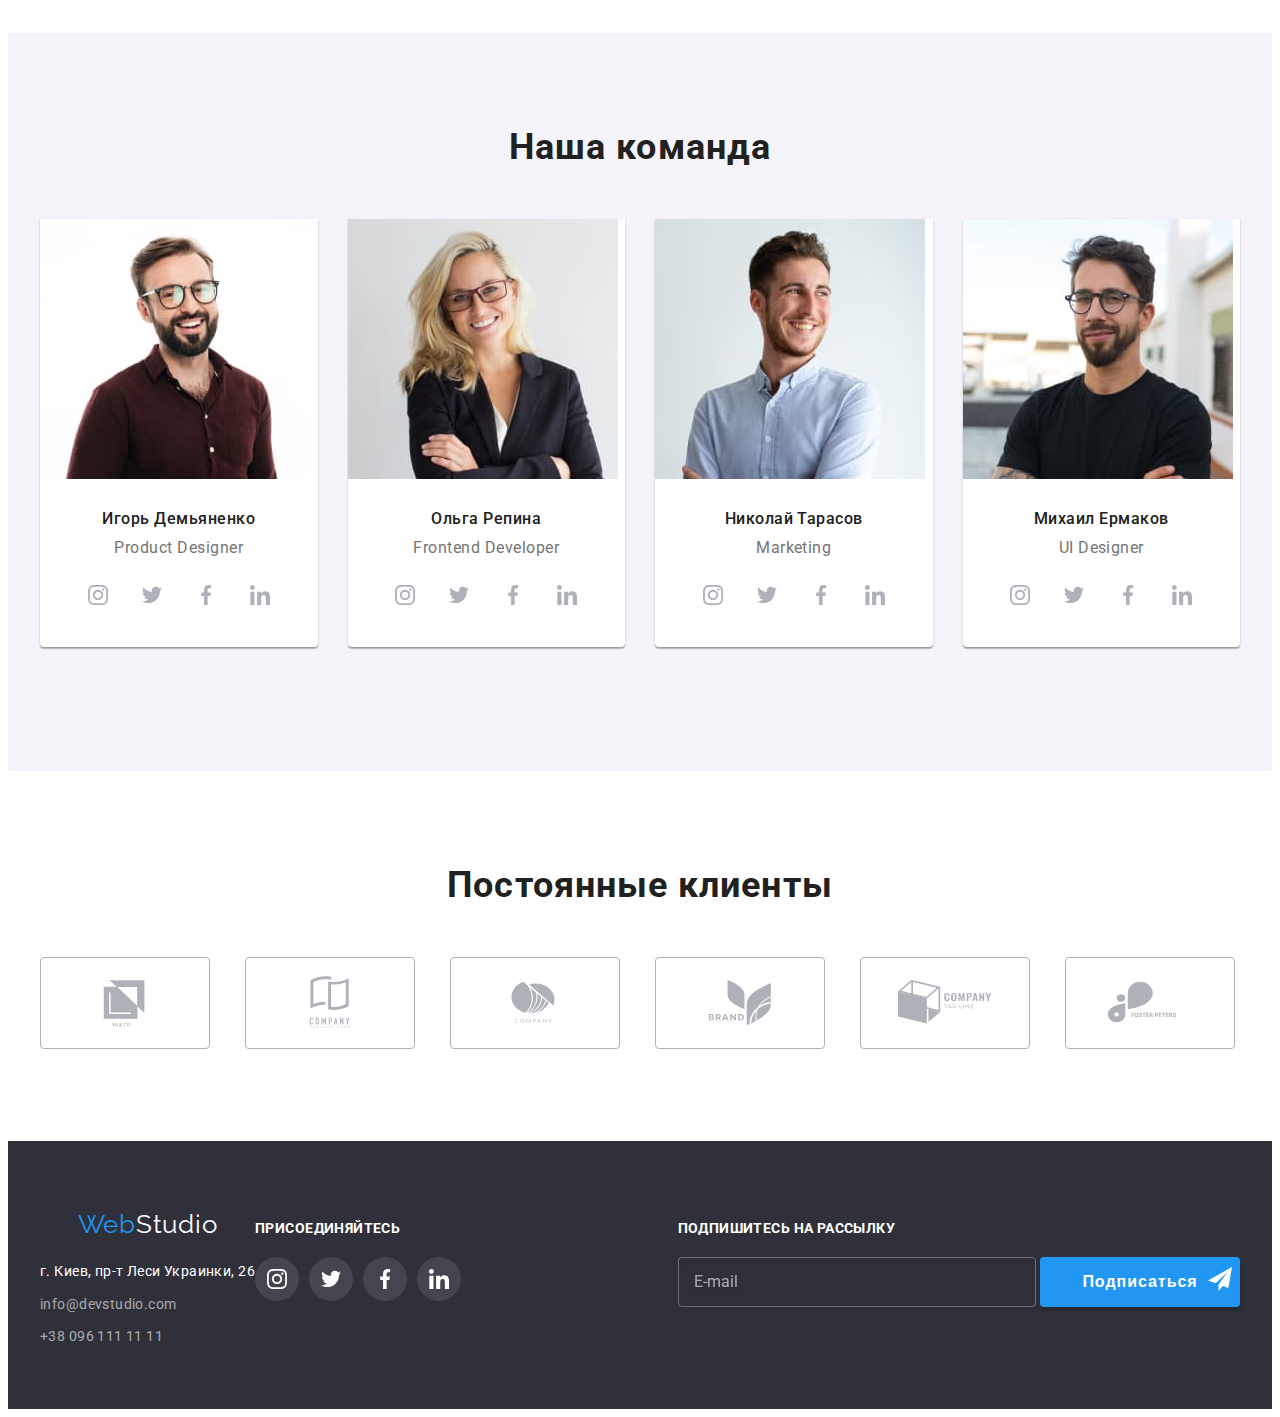
==== commit f516b574: "задание 8" ====
--- a/index.html
+++ b/index.html
@@ -29,6 +29,8 @@
    
 </head>
 <body>
+    
+    
     <!--HEADER-->
     <header class="header-section">
         <div class="container header-container">
@@ -56,40 +58,43 @@
                         +38 096 111 11 11</a>
                 </li>
             </ul>
-         <button type="button" class="header__mobile-menu-btn">
-            <svg class="header__mobile-menu-icon">
+         <!--MOBILE MENU-->
+         <button type="button" class="menu-open-btn">
+            <svg class="menu-open-icon" width="40" height="40">
                 <use href="./images/sprite.svg#icon-menu_24px">
                 </use>
             </svg>
          </button>
-         <div class="mob-menu is-hidden">
+        </div>
+        
+        <div class="mob-menu is-hidden">
           <div class="container">
-            <button type="button" class="mobile-menu__close-btn">
-                <svg class="mobile-menu__close-icon">
+            <button type="button" class="menu-close-btn">
+                <svg class="menu-close-icon" width="40" height="40">
                   <use href="./images/sprite.svg#icon-vector"></use>
                 </svg>
               </button>
             <ul class="mob-menu-list list">
                 <li class="mob-menu-item">
-                    <a href="./index.html" class="mob-menu-link">Студия</a>
+                    <a href="" class="mob-menu-link">Студия</a>
                 </li>
                 <li class="mob-menu-item">
-                    <a href="./portfolio.html" class="mob-menu-link">Портфолио</a>
+                    <a href="" class="mob-menu-link">Портфолио</a>
                 </li>
                 <li class="mob-menu-item">
                     <a href="" class="mob-menu-link">Контакты</a>
                 </li>
             </ul>
+            <div class="mob-menu-bottom">
             <ul class="mob-contacts-list list">
                 <li class="mob-contacts-item">
-                    <a href="tel:+380961111111" class="mob-contacts-link">+38 096 111 11 11</a>
+                    <a href="" class="mob-contacts-link">+38 096 111 11 11</a>
                 </li>
                 <li class="mob-contacts-item">
-                    <a href="mailto:info@devstudio.com" class="mob-contacts-link">info@devstudio.com</a>
-                </li>
-                
-            </ul>
-            <ul class="mob-social-list list">
+                    <a href="" class="mob-contacts-link">info@devstudio.com</a>
+                </li>
+            </ul>
+            <ul class="mob-social-list list"> 
                 <li class="mob-social-item">
                     <a href="" class="mob-social-link">Instagram</a>
                 </li>
@@ -103,9 +108,9 @@
                     <a href="" class="mob-social-link">LinkedIn</a>
                 </li>
             </ul>
-        </div>
-         </div>
-        </div> 
+           </div>
+          </div>
+        </div>  
     </header>
     <!--HEADER END-->
     <!---->
@@ -170,19 +175,43 @@
             <h2 class="work__title">Чем мы занимаемся</h2>
             <ul class="work__list list">
                 <li class="work__item">
-                    <img src="./images/box 1.jpg" alt="пишем код" width="370">
+                    <picture>
+                        <source srcset="./images/descktop/kompx1.jpg 1x, ./images/descktop/kompx2.jpg 2x"
+                            media="(min-width:1200px)">
+                        <source srcset="./images/tablet/kompx1.jpg 1x, ./images/tablet/kompx2.jpg 2x"
+                            media="(min-width:768px)">
+                        <source srcset="./images/mobile/kompx1.jpg 1x, ./images/mobile/kompx2.jpg 2x"
+                            media="(min-width:320px)">
+                        <img src="./images/box1.jpg" alt="">
+                    </picture>
                     <div class="work__subtitle">
                             <p>Десктопные приложения</p>
                         </div>
                 </li>
                 <li class="work__item">
-                    <img src="./images/box 2.jpg" alt="тестируем" width="370">
+                    <picture>
+                        <source srcset="./images/descktop/mobilex1.jpg 1x, ./images/descktop/mobilex2.jpg 2x"
+                            media="(min-width:1200px)">
+                        <source srcset="./images/tablet/mobilex1.jpg 1x, ./images/tablet/mobilex2.jpg 2x"
+                            media="(min-width:768px)">
+                        <source srcset="./images/mobile/mobilex1.jpg 1x, ./images/mobile/mobilex2.jpg 2x"
+                            media="(min-width:320px)">
+                        <img src="./images/img(2).jpg" alt="">
+                    </picture>
                     <div class="work__subtitle">
                             <p>Мобильные приложения</p>
                         </div>
                 </li>
                 <li class="work__item">
-                    <img src="./images/box 3.jpg" alt="выбираем цвет" width="370">
+                    <picture>
+                        <source srcset="./images/descktop/tabletx1.jpg 1x, ./images/descktop/tabletx2.jpg 2x"
+                            media="(min-width:1200px)">
+                        <source srcset="./images/tablet/tabletx1.jpg 1x, ./images/tablet/tablext2.jpg 2x"
+                            media="(min-width:768px)">
+                        <source srcset="./images/mobile/tabletx1.jpg 1x, ./images/mobile/tablext2.jpg 2x"
+                            media="(min-width:320px)">
+                        <img src="./images/img.jpg" alt="">
+                    </picture>
                     <div class="work__subtitle">
                             <p>Дизайнерские решения</p>
                         </div>
@@ -197,7 +226,15 @@
             <h2 class="team__title">Наша команда</h2>
             <ul class="team-list list">
                 <li class="team-list__item">
-                    <img src="./images/team card 1.jpg" alt="Игорь Демьяненко" width="270">
+                    <picture>
+                        <source srcset="./images/descktop/men1x1.jpg 1x, ./images/descktop/men1x2.jpg 2x"
+                            media="(min-width:1200px)">
+                        <source srcset="./images/tablet/men1x1.jpg 1x, ./images/tablet/men1x2.jpg 2x"
+                            media="(min-width:768px)">
+                        <source srcset="./images/mobile/men1x1.jpg 1x, ./images/mobile/men1x2.jpg 2x"
+                            media="(min-width:320px)">
+                        <img src="./images/img1.jpg" alt="">
+                    </picture>
                     <h3 class="team-list__title">Игорь Демьяненко</h3>
                     <p class="team-list__pro" lang="en">Product Designer</p>
                     <ul class="team-item__list social-list list">
@@ -232,7 +269,15 @@
                     </ul>
                 </li>
                 <li class="team-list__item">
-                    <img src="./images/team card 2.jpg" alt="Ольга Репина" width="270">
+                    <picture>
+                        <source srcset="./images/descktop/girlx1.jpg 1x, ./images/descktop/girlx2.jpg 2x"
+                            media="(min-width:1200px)">
+                        <source srcset="./images/tablet/girlx1.jpg 1x, ./images/tablet/girlx2.jpg 2x"
+                            media="(min-width:768px)">
+                        <source srcset="./images/mobile/girlx1.jpg 1x, ./images/mobile/girlx2.jpg 2x"
+                            media="(min-width:320px)">
+                        <img src="./images/img2.jpg" alt="">
+                    </picture>
                     <h3 class="team-list__title">Ольга Репина</h3>
                     <p class="team-list__pro" lang="en">Frontend Developer</p>
                     <ul class="team-item__list social-list list">
@@ -267,7 +312,15 @@
                     </ul>
                 </li>
                 <li class="team-list__item">
-                    <img src="./images/team card 3.jpg" alt="Николай Тарасов" width="270">
+                    <picture>
+                        <source srcset="./images/descktop/men2x1.jpg 1x, ./images/descktop/men2x2.jpg 2x"
+                            media="(min-width:1200px)">
+                        <source srcset="./images/tablet/men2x1.jpg 1x, ./images/tablet/men2x2.jpg 2x"
+                            media="(min-width:768px)">
+                        <source srcset="./images/mobile/men2x1.jpg 1x, ./images/mobile/men2x2.jpg 2x"
+                            media="(min-width:320px)">
+                        <img src="./images/img3.jpg" alt="">
+                    </picture>
                     <h3 class="team-list__title">Николай Тарасов</h3>
                     <p class="team-list__pro" lang="en">Marketing</p>
                     <ul class="team-item__list social-list list">
@@ -302,7 +355,15 @@
                     </ul>
                 </li>
                 <li class="team-list__item">
-                    <img src="./images/team card 4.jpg" alt="Михаил Ермаков" width="270">
+                    <picture>
+                        <source srcset="./images/descktop/men3x1.jpg 1x, ./images/descktop/men3x2.jpg 2x"
+                            media="(min-width:1200px)">
+                        <source srcset="./images/tablet/men3x1.jpg 1x, ./images/tablet/men3x2.jpg 2x"
+                            media="(min-width:768px)">
+                        <source srcset="./images/mobile/men3x1.jpg 1x, ./images/mobile/men3x2.jpg 2x"
+                            media="(min-width:320px)">
+                        <img src="./images/img4.jpg" alt="">
+                    </picture>
                     <h3 class="team-list__title">Михаил Ермаков</h3>
                     <p class="team-list__pro" lang="en">UI Designer</p>
                     <ul class="team-item__list social-list list">
@@ -393,7 +454,7 @@
     </main>
     </div> 
     <!--footer-->
-       <!--   <footer class="footer">
+   <footer class="footer">
        <div class="container footer-conteiner">
         <div class="part-adress">
         <a class="footer-logo" href=""><span class="footer-logo-web">Web</span>Studio</a>
@@ -415,28 +476,28 @@
                         <li class="footer-social__item">
                             <a href="" class="footer-social__link link">
                                 <svg class="footer-social__icon" width="20" height="20">
-                                    <use href="./images/sprite.svg#icon-instagram"
+                                    <use href="./images/sprite.svg#icon-instagram"></use>
                                 </svg>
                             </a>
                         </li>
                         <li class="footer-social__item">
                             <a href="" class="footer-social__link link">
                                  <svg class="footer-social__icon" width="20" height="20">
-                                    <use href="./images/sprite.svg#icon-twitter"
+                                    <use href="./images/sprite.svg#icon-twitter"></use>
                                 </svg>
                             </a>
                         </li>
                         <li class="footer-social__item">
                             <a href="" class="footer-social__link link">
                                 <svg class="footer-social__icon" width="20" height="20">
-                                    <use href="./images/sprite.svg#icon-facebook"
+                                    <use href="./images/sprite.svg#icon-facebook"></use>
                                 </svg>
                             </a>
                         </li>
                         <li class="footer-social__item">
                             <a href="" class="footer-social__link link">
                                 <svg class="footer-social__icon" width="20" height="20">
-                                    <use href="./images/sprite.svg#icon-linkedin"
+                                    <use href="./images/sprite.svg#icon-linkedin"></use>
                                 </svg>
                             </a>
                         </li>  
@@ -455,7 +516,7 @@
             </form>
         </div>
     </div>
-    </footer> -->
+    </footer>
 
 <!--MODAL WINDOW-->
 <div class="backdrop is-hidden" data-modal>
--- a/css/main.min.css
+++ b/css/main.min.css
@@ -1,2 +1,2 @@
-:root{--primary-text-color: #212121;--secondary-text-color: #757575;--accent-color: #2196f3;--primary-bg-color: #e5e5e5;--secondary-bg-color: #2f303a;--grey-bg-color: #f5f4fa;--color-title: #ffffff;--color-btn: #2196f3;--transition-duration: 250ms;--transition-timing-function: cubic-bezier(0.4, 0, 0.2, 1)}p,h1,h2,h3,h4,h5,h6{margin:0;padding:0}ul{margin:0;padding-left:0}img{display:block}body{color:var(--secondary-text-color);font-family:Roboto, sans-serif;font-size:16px;line-height:1.19;letter-spacing:0.03em;font-family:'Roboto', sans-serif}.list{list-style:none;margin:0;padding:0}.link{text-decoration:none}.container{width:100%;margin:0 auto}@media screen and (min-width: 480px){.container{max-width:480px}}@media screen and (min-width: 768px){.container{max-width:768px}}@media screen and (min-width: 1200px){.container{max-width:1200px}}.section{padding-top:60px;padding-bottom:60px}@media screen and (min-width: 1200px){.section{padding-top:94px;padding-bottom:94px}}.visually-hidden{position:absolute;width:1px;height:1px;margin:-1px;border:0;padding:0;white-space:nowrap;clip-path:inset(100%);clip:rect(0 0 0 0);overflow:hidden}.header{padding-top:32px;padding-bottom:32px}.header-container{display:flex;align-items:center;padding-top:16px;padding-bottom:16px}.header-nav{display:flex;align-items:center}.header-list{display:none}@media screen and (min-width: 768px){.header-list{display:flex;align-items:center;margin-left:93px}.header-list .header-list__item:not(:last-child){margin-right:50px}}.contact-list{display:none}@media screen and (min-width: 768px){.contact-list{display:block;flex-wrap:wrap;margin-left:auto;justify-content:flex-end}}@media screen and (min-width: 1200px){.contact-list{display:flex;align-items:center}}.logo{font-weight:700;font-size:26px;line-height:1.19;color:var(--primary-text-color);text-decoration:none;font-family:'Raleway', sans-serif}.logo-web{color:var(--accent-color)}.header-list,.header-list__link{font-weight:500;font-size:14px;line-height:1.14;text-decoration:none;color:var(--primary-text-color);font-family:'Roboto', sans-serif;position:relative;transition:color 250ms cubic-bezier(0.4, 0, 0.2, 1)}.header-list__link:hover,.header-list__link:focus{color:var(--accent-color)}.header-list__link.current{color:var(--accent-color)}.header-contact{font-weight:500;font-size:14px;line-height:1.14;letter-spacing:0.02em;text-decoration:none;color:var(--secondary-text-color);font-family:'Roboto', sans-serif;transition:color 250ms cubic-bezier(0.4, 0, 0.2, 1)}.header-contact:hover,.header-contact:focus{color:var(--accent-color)}.contact-list__item{display:flex;align-items:center}.contact-list__item:not(:last-child){margin-right:50px}.meil-icon{width:16px;height:12px;margin-right:10px;fill:#000;transition:fill 250ms cubic-bezier(0.4, 0, 0.2, 1)}.header-contact:hover .meil-icon,.header-contact:focus .meil-icon{fill:var(--accent-color)}.tel-icon{width:10px;height:16px;margin-right:10px;fill:#000;transition:fill 250ms cubic-bezier(0.4, 0, 0.2, 1)}.header-contact:hover .tel-icon,.header-contact:focus .tel-icon{fill:var(--accent-color)}.current::after{content:'';position:absolute;width:100%;height:4px;border-radius:2px;background-color:var(--accent-color);display:block;bottom:-34px}.header__mobile-menu-btn,.mobile-menu__close-btn{width:40px;height:40px;display:flex;align-items:center;margin-left:auto;background-color:transparent;border:none;cursor:pointer}@media screen and (min-width: 768px){.header__mobile-menu-btn,.mobile-menu__close-btn{display:none}}.header__mobile-menu-icon,.mobile-menu__close-icon{fill:#000;transition:fill var(--transition-duration) var(--transition-timing-function);cursor:pointer}.header__mobile-menu-icon:hover,.header__mobile-menu-icon:focus,.mobile-menu__close-icon:hover,.mobile-menu__close-icon:focus{fill:var(--accent-color)}.mob-menu{position:absolute;background-color:#ffffff;width:100vw;height:100vh;top:0;padding-top:48px;padding-bottom:48px}.mob-menu .container{position:relative}.mob-menu-list{margin-bottom:302px}.mob-menu-item:not(:last-child){margin-bottom:32px}.mob-menu-item .mob-menu-link{font-weight:500;font-size:40px;line-height:cal(47/40);letter-spacing:0.02em;text-decoration:none;color:#212121}.mob-contacts-list{margin-bottom:64px}.mob-contacts-item:not(:last-child){margin-bottom:32px}.mob-contacts-item .mob-contacts-link{font-weight:500;font-size:24px;line-height:calc(28 / 24);letter-spacing:0.02em;color:#757575;text-decoration:none}.mob-contacts-item:first-child .mob-contacts-link{font-size:34px}.mob-social-list{display:flex}.mob-social-item:not(:last-child){margin-right:10px;padding-right:10px;border-right:1px solid rgba(33,33,33,0.2)}.mob-social-link{font-weight:500;font-size:18px;line-height:calc(22 / 18);text-decoration:none;letter-spacing:0.02em;color:#2196F3}.mobile-menu__close-btn{position:absolute;right:16px;top:-37px}.hero{display:block;background-image:linear-gradient(to right, rgba(47,48,58,0.4), rgba(47,48,58,0.4)),url("../images/mobile/bg-img-mob.jpg");background-repeat:no-repeat;background-position:center;background-size:cover;padding-top:118px;padding-bottom:118px;text-align:center}@media screen and (min-device-pixel-ratio: 2), (min-resolution: 192dpi), (min-resolution: 2dppx){.hero{background-image:linear-gradient(to right, rgba(47,48,58,0.4), rgba(47,48,58,0.4)),url("../images/mobile/bg-img-mob-2x.jpg")}}@media screen and (min-width: 768px){.hero{background-image:linear-gradient(to right, rgba(47,48,58,0.4), rgba(47,48,58,0.4)),url("../images/tab/bg-img-tab.jpg")}}@media screen and (min-width: 768px) and (min-device-pixel-ratio: 2), screen and (min-width: 768px) and (min-resolution: 192dpi), screen and (min-width: 768px) and (min-resolution: 2dppx){.hero{background-image:linear-gradient(to right, rgba(47,48,58,0.4), rgba(47,48,58,0.4)),url("../images/tab/bg-img-2x.jpg")}}@media screen and (min-width: 1200px){.hero{padding-top:200px;padding-bottom:200px;background-image:linear-gradient(to right, rgba(47,48,58,0.4), rgba(47,48,58,0.4)),url("../../images/desctop/bg-img.jpg")}}@media screen and (min-width: 1200px) and (min-device-pixel-ratio: 2), screen and (min-width: 1200px) and (min-resolution: 192dpi), screen and (min-width: 1200px) and (min-resolution: 2dppx){.hero{background-image:linear-gradient(to right, rgba(47,48,58,0.4), rgba(47,48,58,0.4)),url("../images/desctop/bg-img-2x.jpg")}}.hero-title{display:block;font-weight:900;font-size:26px;line-height:1.62;letter-spacing:0.06em;text-transform:uppercase;color:var(--color-title);margin:0 auto;margin-bottom:30px;text-align:center}@media screen and (min-width: 480px){.hero-title{width:360px}}@media screen and (min-width: 1200px){.hero-title{width:696px;font-size:44px;line-height:1.36}}.hero-btn{background-color:var(--color-btn);color:var(--color-title);font-weight:700;font-size:16px;line-height:1.87;width:200px;height:50px;letter-spacing:0.06em;text-align:center;display:flex;align-items:center;box-shadow:0px 4px 4px rgba(0,0,0,0.15);border-radius:4px;justify-content:center;margin:0 auto}.features{width:100%;padding-bottom:30px}@media screen and (min-width: 1200px){.features{padding-bottom:47px}}.feature__title{font-weight:700;font-size:14px;line-height:1.14;letter-spacing:0.03em;text-transform:uppercase;color:var(--primary-text-color);margin-bottom:10px;text-align:center}@media screen and (min-width: 768px){.feature__title{text-align:left}}.feature__text{font-size:14px;line-height:1.71;letter-spacing:0.03em;color:var(--secondary-text-color)}.feature__list{margin-left:-30px}@media screen and (min-width: 768px){.feature__list{display:flex;flex-wrap:wrap;margin-left:-30px}}.feature__item{margin-bottom:30px;display:block;justify-content:center}@media screen and (min-width: 768px){.feature__item{flex-basis:calc(100% / 2 - 30px);margin-left:30px}}@media screen and (min-width: 1200px){.feature__item{flex-basis:calc(100% / 4 - 30px)}}.feature__iconbg{width:100%;height:120px;background-color:var(--grey-bg-color);margin-bottom:30px;border-radius:4px;display:flex;align-items:center;justify-content:center}.work{display:none}@media screen and (min-width: 1200px){.work{display:block;padding-top:47px}}.work__title{color:var(--primary-text-color);font-weight:700;font-size:36px;line-height:1.16;text-align:center;letter-spacing:0.03em;margin:0 auto;margin-bottom:50px}.work__list{display:flex;margin-left:-30px}.work__item{flex-basis:calc(100% / 3 - 30px);margin-left:30px;position:relative}.work__subtitle{position:absolute;left:0;bottom:0;text-transform:uppercase;font-weight:700;font-size:14px;line-height:1.14;text-align:center;letter-spacing:0.03em;color:#ffffff;display:flex;width:370px;height:70px;background-color:rgba(47,48,58,0.8);align-items:center;justify-content:center}.team{background-color:var(--grey-bg-color)}.team__title{font-weight:700;font-size:28px;line-height:1.16;letter-spacing:0.03em;color:var(--primary-text-color);text-align:center;margin-bottom:30px}@media screen and (min-width: 1200px){.team__title{margin-bottom:50px;font-size:36px}}.team-list__title{display:flex;font-weight:500;font-size:16px;line-height:1.19;letter-spacing:0.03em;text-align:center;justify-content:center;color:var(--primary-text-color);margin-top:30px;margin-bottom:10px}.team-list__pro{display:flex;font-size:16px;line-height:1.19;letter-spacing:0.03em;text-align:center;color:var(--secondary-text-color);justify-content:center;padding-bottom:16px}.team-list{margin-left:-30px}@media screen and (min-width: 768px){.team-list{display:flex;flex-wrap:wrap;margin-left:-30px}}.team-list__item{width:100%;margin-bottom:30px;box-shadow:0px 1px 3px rgba(0,0,0,0.12),0px 1px 1px rgba(0,0,0,0.14),0px 2px 1px rgba(0,0,0,0.2);border-radius:0px 0px 4px 4px;border-bottom:var(--grey-bg-color);background-color:#ffffff}@media screen and (min-width: 768px){.team-list__item{flex-basis:calc(100% / 2 - 30px);margin-left:30px}}@media screen and (min-width: 1200px){.team-list__item{flex-basis:calc(100% / 4 - 30px)}}.social-list__item{width:44px;height:44px;margin-bottom:30px}.social-list__item+.social-list__item{margin-left:10px}.social-list__link{width:100%;height:100%;display:block;border-radius:50%;display:flex;align-items:center;justify-content:center;transition:background-color 250ms cubic-bezier(0.4, 0, 0.2, 1)}.social-list__link:hover,.social-list__link:focus{background-color:var(--color-btn)}.social-list{display:flex;justify-content:center}.social-list__icon{width:20px;height:20px;fill:#afb1b8;transition:fill 250ms cubic-bezier(0.4, 0, 0.2, 1)}.social-list__link:hover .social-list__icon,.social-list__link:focus .social-list__icon{fill:#ffffff}.client__title{font-weight:700;font-size:28px;line-height:1.16;letter-spacing:0.03em;color:var(--primary-text-color);text-align:center;margin:0 auto;margin-bottom:30px}@media screen and (min-width: 1200px){.client__title{margin-bottom:50px;font-size:36px}}.client__list{display:flex;flex-wrap:wrap;margin-left:-30px;justify-content:center;margin-bottom:-30px}.client__item{height:90px;justify-content:center;margin-bottom:30px;flex-basis:calc(100% / 2 - 30px);margin-left:30px}@media screen and (min-width: 768px){.client__item{flex-basis:calc(100% / 3 - 30px)}}@media screen and (min-width: 1200px){.client__item{flex-basis:calc(100% / 6 - 30px)}}.client__link{display:flex;width:170px;height:92px;border:1px solid #afb1b8;box-sizing:border-box;border-radius:4px;align-items:center;justify-content:center;transition:border 250ms cubic-bezier(0.4, 0, 0.2, 1)}.client__link:hover,.client__link:focus{border:1px solid var(--accent-color)}.client__icon{width:106px;height:60px;fill:#afb1b8;transition:fill 250ms cubic-bezier(0.4, 0, 0.2, 1)}.client__link:hover .client__icon,.client__link:focus .client__icon{fill:var(--color-btn)}.footer{background-color:var(--secondary-bg-color);padding-top:60px;padding-bottom:60px;display:block}.footer-conteiner{display:flex;align-items:baseline}.footer-logo{display:flex;font-weight:400;font-size:26px;line-height:1.19;letter-spacing:0.03em;color:var(--color-title);text-decoration:none;font-family:'Raleway', sans-serif;margin-bottom:20px}.part-adress{display:block;margin-right:70px;margin-left:0}.part-social{display:block}.footer-logo-web{color:var(--accent-color)}.adres{font-style:normal}.adres-list__item,.adres-list__contact{font-size:14px;line-height:1.71;letter-spacing:0.03em;color:rgba(255,255,255,0.6);text-decoration:none;font-family:'Roboto', sans-serif}.adres-adres{font-size:14px;line-height:1.71;letter-spacing:0.03em;color:var(--color-title);font-family:'Roboto', sans-serif}.adres-list__item{margin-top:9px}.footer-text{text-transform:uppercase;font-style:normal;font-weight:700;font-size:14px;line-height:1.14;letter-spacing:0.03em;margin-bottom:20px;color:var(--color-title);margin-top:20px}.footer-social__item{width:44px;height:44px;margin-bottom:30px}.footer-social__item+.footer-social__item{margin-left:10px}.footer-social__link{width:100%;height:100%;display:block;border-radius:50%;display:flex;align-items:center;justify-content:center;background:rgba(255,255,255,0.1);transition:background-color 250ms cubic-bezier(0.4, 0, 0.2, 1)}.footer-social__link:hover,.footer-social__link:focus{background-color:var(--color-btn)}.footer-social__list{display:flex;justify-content:center}.footer-social__icon{width:20px;height:20px;fill:#ffffff}.footer-email{margin-left:auto}.btn-email{background-color:var(--color-btn);color:var(--color-title);cursor:pointer;font-weight:700;font-size:16px;line-height:1.87;min-width:200px;height:50px;display:inline-block;letter-spacing:0.06em;text-align:center;box-shadow:0px 4px 4px rgba(0,0,0,0.15);border-radius:4px;border:transparent;align-items:center;padding:10px 29px;position:relative}.email-input{width:358px;height:50px;background-color:transparent;border:1px solid rgba(255,255,255,0.3);box-sizing:border-box;filter:drop-shadow(0px 4px 4px rgba(0,0,0,0.15));border-radius:4px;padding:15px;color:var(--color-title)}.email-input::placeholder{font-family:Roboto;font-style:normal;font-weight:normal;font-size:16px;line-height:1,25;color:rgba(255,255,255,0.6)}.email-icon{fill:#ffffff;width:24px;height:24px;position:absolute;margin-left:10px}.portfolio-line{border-bottom:1px solid #ececec}.portfolio__img{width:100%;text-align:center}.project-btn__list{display:flex;flex-wrap:wrap;justify-content:start;margin-bottom:50px;margin-top:-6px;margin-right:-8px}@media screen and (min-width: 768px){.project-btn__list{justify-content:center;margin-bottom:30px}}@media screen and (min-width: 1200px){.project-btn__list{flex-wrap:nowrap;justify-content:center;margin-bottom:50px}}.project-btn__item{padding-top:6px;padding-bottom:6px}.project-btn__item:not(:last-child){margin-right:8px}.project-btn{font-weight:500;font-size:16px;line-height:1.62;letter-spacing:0.03em;color:var(--primary-text-color);cursor:pointer;border:none;font-family:inherit;border-radius:4px;padding-top:6px;padding-bottom:6px;padding-left:22px;padding-right:22px;transition:background-color 250ms cubic-bezier(0.4, 0, 0.2, 1),box-shadow 250ms cubic-bezier(0.4, 0, 0.2, 1)}.project-btn:hover,.project-btn:focus{color:var(--color-title);background-color:var(--accent-color);box-shadow:0px 3px 1px rgba(0,0,0,0.1),0px 1px 2px rgba(0,0,0,0.08),0px 2px 2px rgba(0,0,0,0.12)}.project-img__list{margin-left:-30px}@media screen and (min-width: 768px){.project-img__list{display:flex;flex-wrap:wrap;margin-left:-30px}}.project-img__item{width:100%;margin-bottom:30px;display:block;justify-content:center}@media screen and (min-width: 768px){.project-img__item{flex-basis:calc(100% / 2 - 30px);margin-left:30px}}@media screen and (min-width: 1200px){.project-img__item{flex-basis:calc(100% / 3 - 30px)}}.project-img__item:hover,.project-img__item:focus{cursor:pointer;box-shadow:0px 1px 1px rgba(0,0,0,0.12),0px 4px 4px rgba(0,0,0,0.06),1px 4px 6px rgba(0,0,0,0.16)}.project-top-wrapper{position:relative;overflow:hidden;display:block}.project-top-text{font-size:18px;line-height:1.56;color:var(--color-title);background-color:var(--accent-color);position:absolute;top:0;left:0;height:100%;display:flex;align-items:center;justify-content:center;padding-left:24px;padding-right:24px;transform:translateY(100%);transition:transform 250ms cubic-bezier(0.4, 0, 0.2, 1)}.project-img__item:hover .project-top-text{transform:translateY(0)}.project-img__title{font-weight:700;font-size:18px;line-height:2;letter-spacing:0.06em;color:var(--primary-text-color);font-family:'Roboto', sans-serif;margin-bottom:4px}.project-img__text{font-size:16px;line-height:1.87;letter-spacing:0.03em;color:var(--secondary-text-color);font-family:'Roboto', sans-serif}.subtitle{padding-top:20px;padding-bottom:20px;padding-left:24px;padding-right:24px;background:#ffffff;border-bottom:1px solid #eeeeee;border-left:1px solid #eeeeee;border-right:1px solid #eeeeee}.backdrop{position:fixed;width:100vw;height:100vh;top:0;background-color:rgba(0,0,0,0.2);display:flex;align-items:center;justify-content:center;transition:opacity 250ms cubic-bezier(0.4, 0, 0.2, 1),visibility 250ms cubic-bezier(0.4, 0, 0.2, 1)}.backdrop.is-hidden{opacity:0;visibility:hidden;pointer-events:0}.backdrop.is-hidden .modal{transform:scale(1.5) rotate(360deg)}.modal{width:528px;min-height:581px;background-color:#ffffff;box-shadow:0px 1px 3px rgba(0,0,0,0.12),0px 1px 1px rgba(0,0,0,0.14),0px 2px 1px rgba(0,0,0,0.2);border-radius:4px;position:relative;transform:scale(1) rotate(0);transition:transform 250ms cubic-bezier(0.4, 0, 0.2, 1);padding:40px}.modal-title{font-family:Roboto;font-style:normal;font-weight:bold;font-size:20px;line-height:1.15;text-align:center;letter-spacing:0.03em;color:#212121;margin-bottom:12px}.modal-input{width:100%;height:40px;border:1px solid rgba(33,33,33,0.2);border-radius:4px;padding-left:40px;padding-right:20px;outline:none}.modal-input:focus{border-color:var(--accent-color);cursor:pointer}.modal-input:focus+.modal-icon{fill:var(--accent-color)}.input-label{font-family:Roboto;font-style:normal;font-weight:normal;font-size:12px;line-height:1.16;letter-spacing:0.01em;color:#757575;display:block}.modal-field{margin-bottom:15px}.input-wrapper{display:block;position:relative}.modal-icon{position:absolute;left:10px;top:50%;transform:translateY(-50%);fill:#212121}.modal-text-input{width:100%;height:120px;border:1px solid rgba(33,33,33,0.2);border-radius:4px;resize:none;outline:none;padding:10px}.modal-text-input:focus{border-color:var(--accent-color);cursor:pointer}.modal-text-input::placeholder{font-size:12px;line-height:1.16;letter-spacing:0.01em;color:rgba(117,117,117,0.5)}.close-btn{position:absolute;top:10px;right:10px;background-color:transparent;border-radius:50%;width:30px;height:30px;border:1px solid rgba(0,0,0,0.1);display:flex;align-items:center;justify-content:center;cursor:pointer}.close-btn:hover .close-btn-icon,.close-btn:focus .close-btn-icon{fill:var(--accent-color)}.close-btn-icon{width:11px;height:11px}.form-btn{width:200px;height:50px;background-color:var(--color-btn);color:var(--color-title);font-weight:500;font-size:16px;line-height:1.875;display:flex;align-items:center;text-align:center;letter-spacing:0.06em;justify-content:center;box-shadow:0px 4px 4px rgba(0,0,0,0.15);border-radius:4px;margin:0 auto;margin-top:30px;border:none}.chek-text{font-size:14px;line-height:1.7;letter-spacing:0.03em;color:#757575;display:flex;margin-top:20px;text-align:center}.chek-text span{width:15px;height:15px;border:2px solid #000;display:flex;border-radius:3px;margin-right:8px;justify-content:center;align-items:center}.chek-text-a{margin-left:5px;color:var(--accent-color)}.modal-checkbox:checked+.chek-text span{background-color:var(--accent-color);border:none}
+:root{--primary-text-color: #212121;--secondary-text-color: #757575;--accent-color: #2196f3;--primary-bg-color: #e5e5e5;--secondary-bg-color: #2f303a;--grey-bg-color: #f5f4fa;--color-title: #ffffff;--color-btn: #2196f3;--transition-duration: 250ms;--transition-timing-function: cubic-bezier(0.4, 0, 0.2, 1)}p,h1,h2,h3,h4,h5,h6{margin:0;padding:0}ul{margin:0;padding-left:0}img{display:block}body{color:var(--secondary-text-color);font-family:Roboto, sans-serif;font-size:16px;line-height:1.19;letter-spacing:0.03em;font-family:'Roboto', sans-serif}.list{list-style:none;margin:0;padding:0}.link{text-decoration:none}.container{margin:0 auto;padding-left:15px;padding-right:15px}@media screen and (min-width: 480px){.container{max-width:480px}}@media screen and (min-width: 768px){.container{max-width:768px}}@media screen and (min-width: 1200px){.container{max-width:1200px}}.section{padding-top:60px;padding-bottom:60px}@media screen and (min-width: 1200px){.section{padding-top:94px;padding-bottom:94px}}.visually-hidden{position:absolute;width:1px;height:1px;margin:-1px;border:0;padding:0;white-space:nowrap;clip-path:inset(100%);clip:rect(0 0 0 0);overflow:hidden}.header{padding-top:32px;padding-bottom:32px}.header-container{display:flex;align-items:center}.header-nav{display:flex;align-items:center}.header-list{display:none;align-items:center}.header-list .header-list__item:not(:last-child){margin-right:50px}@media screen and (min-width: 768px){.header-list{display:flex;margin-left:93px}}.contact-list{display:none}@media screen and (min-width: 768px){.contact-list{display:flex;flex-direction:column;padding-left:84px;margin-left:auto}}@media screen and (min-width: 1200px){.contact-list{display:flex;flex-direction:row;margin-left:auto}}.logo{font-weight:700;font-size:26px;line-height:1.19;color:var(--primary-text-color);text-decoration:none;font-family:'Raleway', sans-serif;padding-top:16px;padding-bottom:16px;margin-right:93px;display:flex}@media screen and (min-width: 1200px){.logo{padding-top:24px;padding-bottom:25px}}.logo-web{color:var(--accent-color)}.header-list,.header-list__link{font-weight:500;font-size:14px;line-height:1.14;text-decoration:none;color:var(--primary-text-color);font-family:'Roboto', sans-serif;position:relative;transition:color 250ms cubic-bezier(0.4, 0, 0.2, 1)}.header-list__link:hover,.header-list__link:focus{color:var(--accent-color)}.header-list__link.current{color:var(--accent-color)}.header-contact{font-weight:500;font-size:14px;line-height:1.14;letter-spacing:0.02em;text-decoration:none;color:var(--secondary-text-color);font-family:'Roboto', sans-serif;transition:color 250ms cubic-bezier(0.4, 0, 0.2, 1)}.header-contact:hover,.header-contact:focus{color:var(--accent-color)}.contact-list__item{display:flex;align-items:center}.contact-list__item:not(:last-child){margin-right:50px}.meil-icon{width:16px;height:12px;margin-right:10px;fill:#000;transition:fill 250ms cubic-bezier(0.4, 0, 0.2, 1)}.header-contact:hover .meil-icon,.header-contact:focus .meil-icon{fill:var(--accent-color)}.tel-icon{width:10px;height:16px;margin-right:10px;fill:#000;transition:fill 250ms cubic-bezier(0.4, 0, 0.2, 1)}.header-contact:hover .tel-icon,.header-contact:focus .tel-icon{fill:var(--accent-color)}.current::after{content:'';position:absolute;width:100%;height:4px;border-radius:2px;background-color:var(--accent-color);display:block;bottom:-34px}.menu-open-btn,.menu-close-btn{width:40px;height:40px;display:flex;align-items:center;justify-content:center;margin-left:auto;border:none;background-color:transparent;cursor:pointer}@media screen and (min-width: 768px){.menu-open-btn,.menu-close-btn{display:none}}.menu-open-btn:hover,.menu-open-btn:focus,.menu-close-btn:hover,.menu-close-btn:focus{fill:var(--accent-color)}.menu-close-btn{position:absolute;right:16px;top:-37px}.mob-menu{position:absolute;background-color:#ffffff;width:100vw;height:100vh;top:0;padding-top:48px;padding-bottom:48px}.mob-menu .container{position:relative;display:flex;flex-direction:column}.mob-menu.is-hidden{opacity:0;visibility:hidden;pointer-events:none}.mob-menu-bottom{margin-top:auto}.mob-menu-item:not(:last-child){margin-bottom:32px}.mob-menu-item .mob-menu-link{font-weight:500;font-size:40px;line-height:calc(47 / 40);letter-spacing:0.02em;color:#212121;text-decoration:none}.mob-contacts-lis{margin-bottom:64px}.mob-contacts-item:not(:last-child){margin-bottom:32px}.mob-contacts-item .mob-contacts-link{font-weight:500;font-size:24px;line-height:calc(28 / 24);letter-spacing:0.02em;color:#757575;text-decoration:none}.mob-contacts-item:first-child .mob-contacts-link{font-size:34px}.mob-social-list{display:flex;padding-top:64px}.mob-social-item:not(:last-child){margin-right:10px;padding-right:10px;border-right:1px solid rgba(33,33,33,0.2)}.mob-social-link{font-weight:500;font-size:18px;line-height:calc(22 / 18);letter-spacing:0.02em;color:#2196F3;text-decoration:none}.hero{display:block;background-image:linear-gradient(to right, rgba(47,48,58,0.4), rgba(47,48,58,0.4)),url("../images/mobile/herox1.jpg");background-repeat:no-repeat;background-position:center;background-size:cover;padding-top:118px;padding-bottom:118px;text-align:center}@media screen and (min-device-pixel-ratio: 2), (min-resolution: 192dpi), (min-resolution: 2dppx){.hero{background-image:linear-gradient(to right, rgba(47,48,58,0.4), rgba(47,48,58,0.4)),url("../images/mobile/herox2.jpg")}}@media screen and (min-width: 768px){.hero{background-image:linear-gradient(to right, rgba(47,48,58,0.4), rgba(47,48,58,0.4)),url("../images/tablet/herox1.jpg")}}@media screen and (min-width: 768px) and (min-device-pixel-ratio: 2), screen and (min-width: 768px) and (min-resolution: 192dpi), screen and (min-width: 768px) and (min-resolution: 2dppx){.hero{background-image:linear-gradient(to right, rgba(47,48,58,0.4), rgba(47,48,58,0.4)),url("../images/tablet/herox2.jpg")}}@media screen and (min-width: 1200px){.hero{padding-top:200px;padding-bottom:200px;background-image:linear-gradient(to right, rgba(47,48,58,0.4), rgba(47,48,58,0.4)),url("../images/descktop/herox1.jpg")}}@media screen and (min-width: 1200px) and (min-device-pixel-ratio: 2), screen and (min-width: 1200px) and (min-resolution: 192dpi), screen and (min-width: 1200px) and (min-resolution: 2dppx){.hero{background-image:linear-gradient(to right, rgba(47,48,58,0.4), rgba(47,48,58,0.4)),url("../images/descktop/herox2.jpg")}}.hero-title{display:block;font-weight:900;font-size:26px;line-height:1.62;letter-spacing:0.06em;text-transform:uppercase;color:var(--color-title);margin:0 auto;margin-bottom:30px;text-align:center}@media screen and (min-width: 480px){.hero-title{width:360px}}@media screen and (min-width: 1200px){.hero-title{width:696px;font-size:44px;line-height:1.36}}.hero-btn{background-color:var(--color-btn);color:var(--color-title);font-weight:700;font-size:16px;line-height:1.87;width:200px;height:50px;letter-spacing:0.06em;text-align:center;display:flex;align-items:center;box-shadow:0px 4px 4px rgba(0,0,0,0.15);border-radius:4px;justify-content:center;margin:0 auto}.features{width:100%;padding-bottom:30px}@media screen and (min-width: 1200px){.features{padding-bottom:47px}}.feature__title{font-weight:700;font-size:14px;line-height:1.14;letter-spacing:0.03em;text-transform:uppercase;color:var(--primary-text-color);margin-bottom:10px;text-align:center}@media screen and (min-width: 768px){.feature__title{text-align:left}}.feature__text{font-size:14px;line-height:1.71;letter-spacing:0.03em;color:var(--secondary-text-color)}.feature__list{margin-left:-30px}@media screen and (min-width: 768px){.feature__list{display:flex;flex-wrap:wrap;margin-left:-30px}}.feature__item{margin-bottom:30px;display:block;justify-content:center}@media screen and (min-width: 768px){.feature__item{flex-basis:calc(100% / 2 - 30px);margin-left:30px}}@media screen and (min-width: 1200px){.feature__item{flex-basis:calc(100% / 4 - 30px)}}.feature__iconbg{width:100%;height:120px;background-color:var(--grey-bg-color);margin-bottom:30px;border-radius:4px;display:flex;align-items:center;justify-content:center}.work{display:none}@media screen and (min-width: 1200px){.work{display:block;padding-top:47px}}.work__title{color:var(--primary-text-color);font-weight:700;font-size:36px;line-height:1.16;text-align:center;letter-spacing:0.03em;margin:0 auto;margin-bottom:50px}.work__list{display:flex;margin-left:-30px}.work__item{flex-basis:calc(100% / 3 - 30px);margin-left:30px;position:relative}.work__subtitle{position:absolute;left:0;bottom:0;text-transform:uppercase;font-weight:700;font-size:14px;line-height:1.14;text-align:center;letter-spacing:0.03em;color:#ffffff;display:flex;width:370px;height:70px;background-color:rgba(47,48,58,0.8);align-items:center;justify-content:center}.team{background-color:var(--grey-bg-color)}.team__title{font-weight:700;font-size:28px;line-height:1.16;letter-spacing:0.03em;color:var(--primary-text-color);text-align:center;margin-bottom:30px}@media screen and (min-width: 1200px){.team__title{margin-bottom:50px;font-size:36px}}.team-list__title{display:flex;font-weight:500;font-size:16px;line-height:1.19;letter-spacing:0.03em;text-align:center;justify-content:center;color:var(--primary-text-color);margin-top:30px;margin-bottom:10px}.team-list__pro{display:flex;font-size:16px;line-height:1.19;letter-spacing:0.03em;text-align:center;color:var(--secondary-text-color);justify-content:center;padding-bottom:16px}.team-list{margin-left:-30px}@media screen and (min-width: 768px){.team-list{display:flex;flex-wrap:wrap;margin-left:-30px}}.team-list__item{width:100%;margin-bottom:30px;box-shadow:0px 1px 3px rgba(0,0,0,0.12),0px 1px 1px rgba(0,0,0,0.14),0px 2px 1px rgba(0,0,0,0.2);border-radius:0px 0px 4px 4px;border-bottom:var(--grey-bg-color);background-color:#ffffff}@media screen and (min-width: 768px){.team-list__item{flex-basis:calc(100% / 2 - 30px);margin-left:30px}}@media screen and (min-width: 1200px){.team-list__item{flex-basis:calc(100% / 4 - 30px)}}.social-list__item{width:44px;height:44px;margin-bottom:30px}.social-list__item+.social-list__item{margin-left:10px}.social-list__link{width:100%;height:100%;display:block;border-radius:50%;display:flex;align-items:center;justify-content:center;transition:background-color 250ms cubic-bezier(0.4, 0, 0.2, 1)}.social-list__link:hover,.social-list__link:focus{background-color:var(--color-btn)}.social-list{display:flex;justify-content:center}.social-list__icon{width:20px;height:20px;fill:#afb1b8;transition:fill 250ms cubic-bezier(0.4, 0, 0.2, 1)}.social-list__link:hover .social-list__icon,.social-list__link:focus .social-list__icon{fill:#ffffff}.client__title{font-weight:700;font-size:28px;line-height:1.16;letter-spacing:0.03em;color:var(--primary-text-color);text-align:center;margin:0 auto;margin-bottom:30px}@media screen and (min-width: 1200px){.client__title{margin-bottom:50px;font-size:36px}}.client__list{display:flex;flex-wrap:wrap;margin-left:-30px;justify-content:center;margin-bottom:-30px}.client__item{height:90px;justify-content:center;margin-bottom:30px;flex-basis:calc(100% / 2 - 30px);margin-left:30px}@media screen and (min-width: 768px){.client__item{flex-basis:calc(100% / 3 - 30px)}}@media screen and (min-width: 1200px){.client__item{flex-basis:calc(100% / 6 - 30px)}}.client__link{display:flex;width:170px;height:92px;border:1px solid #afb1b8;box-sizing:border-box;border-radius:4px;align-items:center;justify-content:center;transition:border 250ms cubic-bezier(0.4, 0, 0.2, 1)}.client__link:hover,.client__link:focus{border:1px solid var(--accent-color)}.client__icon{width:106px;height:60px;fill:#afb1b8;transition:fill 250ms cubic-bezier(0.4, 0, 0.2, 1)}.client__link:hover .client__icon,.client__link:focus .client__icon{fill:var(--color-btn)}.footer{background-color:var(--secondary-bg-color);padding-top:60px;padding-bottom:60px;display:block}@media screen and (max-width: 767px){.footer-conteiner{display:flex;flex-direction:column;text-align:center}}@media screen and (min-width: 768px) and (max-width: 1199px){.footer-conteiner{text-align:center}}@media screen and (min-width: 1200px){.footer-conteiner{display:flex;align-items:baseline}}.footer-logo{display:flex;font-weight:400;font-size:26px;line-height:1.19;letter-spacing:0.03em;color:var(--color-title);text-decoration:none;font-family:'Raleway', sans-serif;margin-bottom:20px;justify-content:center}.part-adress{display:block;justify-content:center}.part-social{display:block}.footer-logo-web{color:var(--accent-color)}.adres{font-style:normal;display:block;justify-content:center}.adres-list__item,.adres-list__contact{font-size:14px;line-height:1.71;letter-spacing:0.03em;color:rgba(255,255,255,0.6);text-decoration:none;font-family:'Roboto', sans-serif}.adres-adres{font-size:14px;line-height:1.71;letter-spacing:0.03em;color:var(--color-title);font-family:'Roboto', sans-serif}.adres-list__item{margin-top:9px}.footer-text{text-transform:uppercase;font-style:normal;font-weight:700;font-size:14px;line-height:1.14;letter-spacing:0.03em;margin-bottom:20px;color:var(--color-title);margin-top:20px}.footer-social__item{width:44px;height:44px;margin-bottom:30px}.footer-social__item+.footer-social__item{margin-left:10px}.footer-social__link{width:100%;height:100%;display:block;border-radius:50%;display:flex;align-items:center;justify-content:center;background:rgba(255,255,255,0.1);transition:background-color 250ms cubic-bezier(0.4, 0, 0.2, 1)}.footer-social__link:hover,.footer-social__link:focus{background-color:var(--color-btn)}.footer-social__list{display:flex;justify-content:center}.footer-social__icon{width:20px;height:20px;fill:#ffffff}.footer-email{margin-left:auto}.btn-email{background-color:var(--color-btn);color:var(--color-title);cursor:pointer;font-weight:700;font-size:16px;line-height:1.87;min-width:200px;height:50px;display:inline-block;letter-spacing:0.06em;text-align:center;box-shadow:0px 4px 4px rgba(0,0,0,0.15);border-radius:4px;border:transparent;align-items:center;padding:10px 29px;position:relative}.email-input{width:358px;height:50px;background-color:transparent;border:1px solid rgba(255,255,255,0.3);box-sizing:border-box;filter:drop-shadow(0px 4px 4px rgba(0,0,0,0.15));border-radius:4px;padding:15px;color:var(--color-title)}.email-input::placeholder{font-family:Roboto;font-style:normal;font-weight:normal;font-size:16px;line-height:1,25;color:rgba(255,255,255,0.6)}.email-icon{fill:#ffffff;width:24px;height:24px;position:absolute;margin-left:10px}.portfolio-line{border-bottom:1px solid #ececec}.portfolio__img{width:100%;text-align:center}.project-btn__list{display:flex;flex-wrap:wrap;justify-content:start;margin-bottom:50px;margin-top:-6px;margin-right:-8px}@media screen and (min-width: 768px){.project-btn__list{justify-content:center;margin-bottom:30px}}@media screen and (min-width: 1200px){.project-btn__list{flex-wrap:nowrap;justify-content:center;margin-bottom:50px}}.project-btn__item{padding-top:6px;padding-bottom:6px}.project-btn__item:not(:last-child){margin-right:8px}.project-btn{font-weight:500;font-size:16px;line-height:1.62;letter-spacing:0.03em;color:var(--primary-text-color);cursor:pointer;border:none;font-family:inherit;border-radius:4px;padding-top:6px;padding-bottom:6px;padding-left:22px;padding-right:22px;transition:background-color 250ms cubic-bezier(0.4, 0, 0.2, 1),box-shadow 250ms cubic-bezier(0.4, 0, 0.2, 1)}.project-btn:hover,.project-btn:focus{color:var(--color-title);background-color:var(--accent-color);box-shadow:0px 3px 1px rgba(0,0,0,0.1),0px 1px 2px rgba(0,0,0,0.08),0px 2px 2px rgba(0,0,0,0.12)}.project-img__list{margin-left:-30px}@media screen and (min-width: 768px){.project-img__list{display:flex;flex-wrap:wrap;margin-left:-30px}}.project-img__item{width:100%;margin-bottom:30px;display:block;justify-content:center}@media screen and (min-width: 768px){.project-img__item{flex-basis:calc(100% / 2 - 30px);margin-left:30px}}@media screen and (min-width: 1200px){.project-img__item{flex-basis:calc(100% / 3 - 30px)}}.project-img__item:hover,.project-img__item:focus{cursor:pointer;box-shadow:0px 1px 1px rgba(0,0,0,0.12),0px 4px 4px rgba(0,0,0,0.06),1px 4px 6px rgba(0,0,0,0.16)}.project-top-wrapper{position:relative;overflow:hidden;display:block}.project-top-text{font-size:18px;line-height:1.56;color:var(--color-title);background-color:var(--accent-color);position:absolute;top:0;left:0;height:100%;display:flex;align-items:center;justify-content:center;padding-left:24px;padding-right:24px;transform:translateY(100%);transition:transform 250ms cubic-bezier(0.4, 0, 0.2, 1)}.project-img__item:hover .project-top-text{transform:translateY(0)}.project-img__title{font-weight:700;font-size:18px;line-height:2;letter-spacing:0.06em;color:var(--primary-text-color);font-family:'Roboto', sans-serif;margin-bottom:4px}.project-img__text{font-size:16px;line-height:1.87;letter-spacing:0.03em;color:var(--secondary-text-color);font-family:'Roboto', sans-serif}.subtitle{padding-top:20px;padding-bottom:20px;padding-left:24px;padding-right:24px;background:#ffffff;border-bottom:1px solid #eeeeee;border-left:1px solid #eeeeee;border-right:1px solid #eeeeee}.backdrop{position:fixed;width:100vw;height:100vh;top:0;background-color:rgba(0,0,0,0.2);display:flex;align-items:center;justify-content:center;transition:opacity 250ms cubic-bezier(0.4, 0, 0.2, 1),visibility 250ms cubic-bezier(0.4, 0, 0.2, 1)}.backdrop.is-hidden{opacity:0;visibility:hidden;pointer-events:0}.backdrop.is-hidden .modal{transform:scale(1.5) rotate(360deg)}.modal{width:528px;min-height:581px;background-color:#ffffff;box-shadow:0px 1px 3px rgba(0,0,0,0.12),0px 1px 1px rgba(0,0,0,0.14),0px 2px 1px rgba(0,0,0,0.2);border-radius:4px;position:relative;transform:scale(1) rotate(0);transition:transform 250ms cubic-bezier(0.4, 0, 0.2, 1);padding:40px}.modal-title{font-family:Roboto;font-style:normal;font-weight:bold;font-size:20px;line-height:1.15;text-align:center;letter-spacing:0.03em;color:#212121;margin-bottom:12px}.modal-input{width:100%;height:40px;border:1px solid rgba(33,33,33,0.2);border-radius:4px;padding-left:40px;padding-right:20px;outline:none}.modal-input:focus{border-color:var(--accent-color);cursor:pointer}.modal-input:focus+.modal-icon{fill:var(--accent-color)}.input-label{font-family:Roboto;font-style:normal;font-weight:normal;font-size:12px;line-height:1.16;letter-spacing:0.01em;color:#757575;display:block}.modal-field{margin-bottom:15px}.input-wrapper{display:block;position:relative}.modal-icon{position:absolute;left:10px;top:50%;transform:translateY(-50%);fill:#212121}.modal-text-input{width:100%;height:120px;border:1px solid rgba(33,33,33,0.2);border-radius:4px;resize:none;outline:none;padding:10px}.modal-text-input:focus{border-color:var(--accent-color);cursor:pointer}.modal-text-input::placeholder{font-size:12px;line-height:1.16;letter-spacing:0.01em;color:rgba(117,117,117,0.5)}.close-btn{position:absolute;top:10px;right:10px;background-color:transparent;border-radius:50%;width:30px;height:30px;border:1px solid rgba(0,0,0,0.1);display:flex;align-items:center;justify-content:center;cursor:pointer}.close-btn:hover .close-btn-icon,.close-btn:focus .close-btn-icon{fill:var(--accent-color)}.close-btn-icon{width:11px;height:11px}.form-btn{width:200px;height:50px;background-color:var(--color-btn);color:var(--color-title);font-weight:500;font-size:16px;line-height:1.875;display:flex;align-items:center;text-align:center;letter-spacing:0.06em;justify-content:center;box-shadow:0px 4px 4px rgba(0,0,0,0.15);border-radius:4px;margin:0 auto;margin-top:30px;border:none}.chek-text{font-size:14px;line-height:1.7;letter-spacing:0.03em;color:#757575;display:flex;margin-top:20px;text-align:center}.chek-text span{width:15px;height:15px;border:2px solid #000;display:flex;border-radius:3px;margin-right:8px;justify-content:center;align-items:center}.chek-text-a{margin-left:5px;color:var(--accent-color)}.modal-checkbox:checked+.chek-text span{background-color:var(--accent-color);border:none}
 /*# sourceMappingURL=main.min.css.map */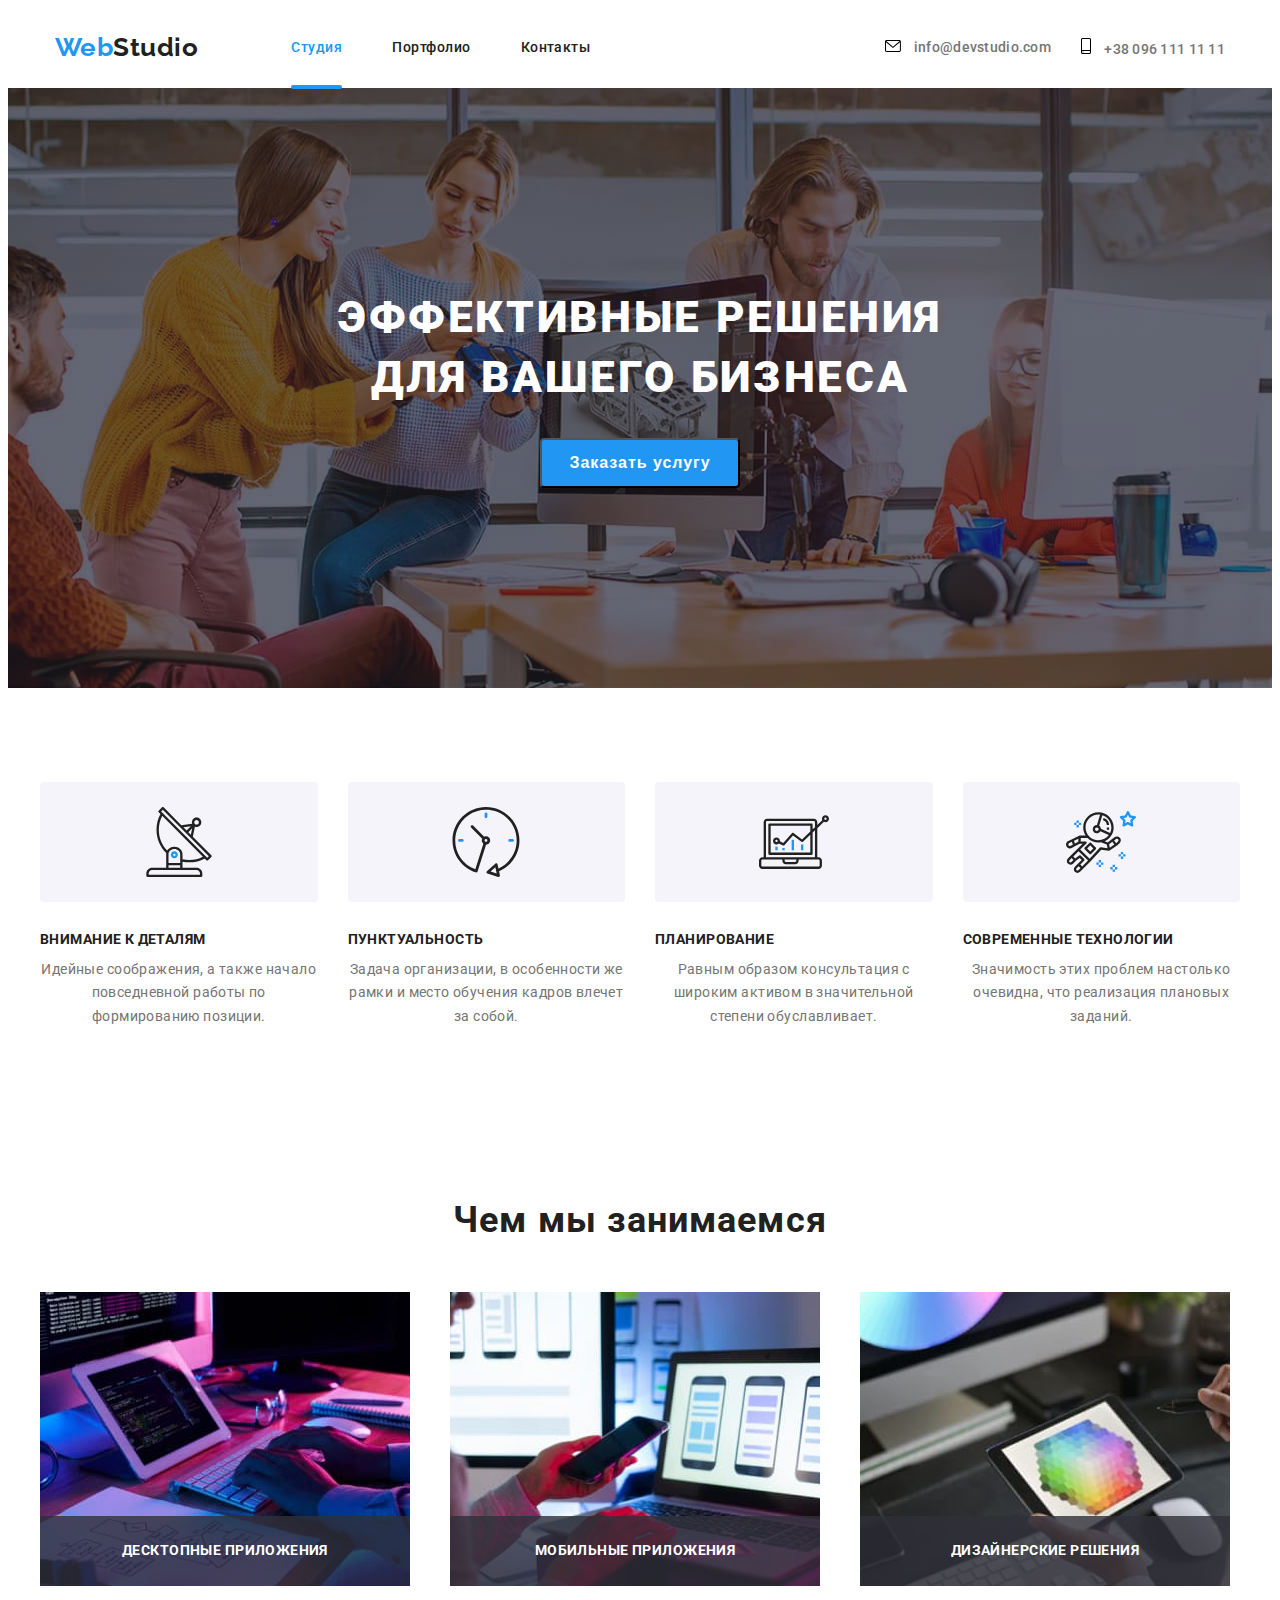
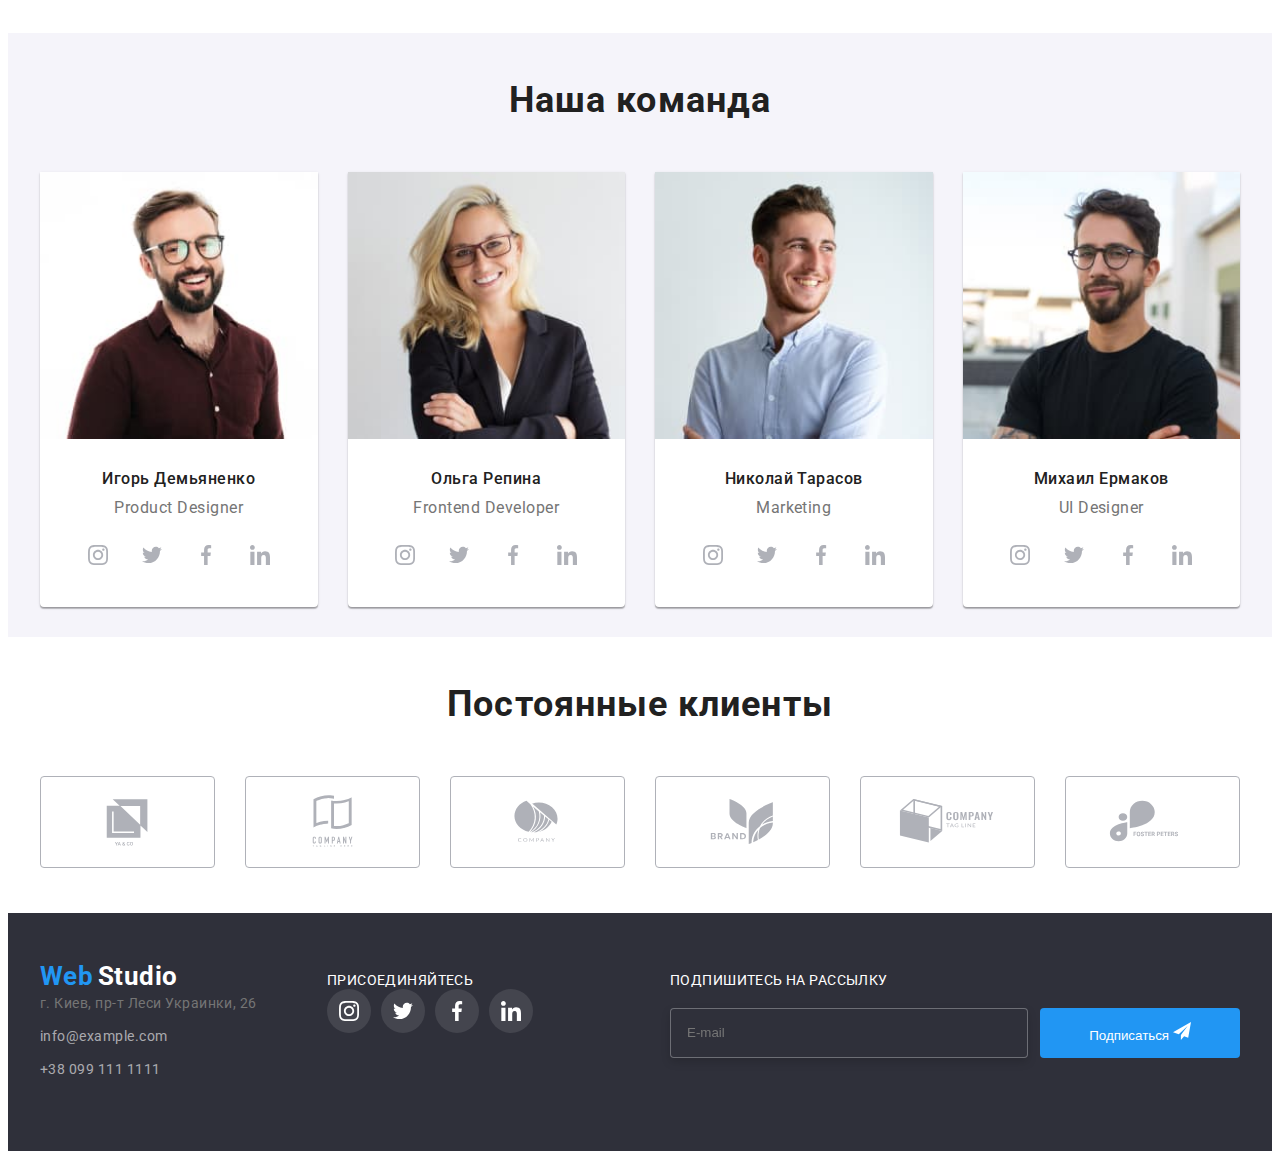
==== commit c989df0c: "внесла правки после проверки" ====
--- a/index.html
+++ b/index.html
@@ -76,10 +76,10 @@
               </button>
             <ul class="mob-menu-list list">
                 <li class="mob-menu-item">
-                    <a href="" class="mob-menu-link">Студия</a>
+                    <a href="./index.html" class="mob-menu-link">Студия</a>
                 </li>
                 <li class="mob-menu-item">
-                    <a href="" class="mob-menu-link">Портфолио</a>
+                    <a href="./portfolio.html" class="mob-menu-link">Портфолио</a>
                 </li>
                 <li class="mob-menu-item">
                     <a href="" class="mob-menu-link">Контакты</a>
@@ -233,7 +233,7 @@
                             media="(min-width:768px)">
                         <source srcset="./images/mobile/men1x1.jpg 1x, ./images/mobile/men1x2.jpg 2x"
                             media="(min-width:320px)">
-                        <img src="./images/img1.jpg" alt="">
+                        <img src="./images/img1.jpg" class="images" alt="">
                     </picture>
                     <h3 class="team-list__title">Игорь Демьяненко</h3>
                     <p class="team-list__pro" lang="en">Product Designer</p>
@@ -276,7 +276,7 @@
                             media="(min-width:768px)">
                         <source srcset="./images/mobile/girlx1.jpg 1x, ./images/mobile/girlx2.jpg 2x"
                             media="(min-width:320px)">
-                        <img src="./images/img2.jpg" alt="">
+                        <img src="./images/img2.jpg" class="images" alt="">
                     </picture>
                     <h3 class="team-list__title">Ольга Репина</h3>
                     <p class="team-list__pro" lang="en">Frontend Developer</p>
@@ -319,7 +319,7 @@
                             media="(min-width:768px)">
                         <source srcset="./images/mobile/men2x1.jpg 1x, ./images/mobile/men2x2.jpg 2x"
                             media="(min-width:320px)">
-                        <img src="./images/img3.jpg" alt="">
+                        <img src="./images/img3.jpg" class="images" alt="">
                     </picture>
                     <h3 class="team-list__title">Николай Тарасов</h3>
                     <p class="team-list__pro" lang="en">Marketing</p>
@@ -362,7 +362,7 @@
                             media="(min-width:768px)">
                         <source srcset="./images/mobile/men3x1.jpg 1x, ./images/mobile/men3x2.jpg 2x"
                             media="(min-width:320px)">
-                        <img src="./images/img4.jpg" alt="">
+                        <img src="./images/img4.jpg" class="images" alt="">
                     </picture>
                     <h3 class="team-list__title">Михаил Ермаков</h3>
                     <p class="team-list__pro" lang="en">UI Designer</p>
@@ -454,68 +454,89 @@
     </main>
     </div> 
     <!--footer-->
-   <footer class="footer">
-       <div class="container footer-conteiner">
-        <div class="part-adress">
-        <a class="footer-logo" href=""><span class="footer-logo-web">Web</span>Studio</a>
-        <address class="adres">
-            <p class="adres-adres">г. Киев, пр-т Леси Украинки, 26</p>
-            <ul class="adres-list list">
-                <li class="adres-list__item">
-                    <a class="adres-list__contact" href="mailto:info@devstudio.com">info@devstudio.com</a>
-                </li>
-                <li class="adres-list__item">
-                    <a class="adres-list__contact" href="tel:+380961111111">+38 096 111 11 11</a>
-                </li>
-            </ul>
-        </address>
+    <footer class="footer-section">
+        <div class="footer">
+            <div class="footer_social">
+                <div class="footer-web">
+                    <ul class="list">
+                        <li class="footer__item">
+                            <a href="" class="footer__item link">
+                                <span class="footer__item web">Web</span>
+                                <span class="footer__item studio-footer">Studio</span>
+                            </a>
+                        </li>
+                    </ul>
+
+                    <address>
+
+                        <ul class="list">
+                            <li class="footer-address">
+                                <a class="footer-address__link link" href="https://goo.gl/maps/H9N44uU696uec2gw7">г.
+                                    Киев, пр-т Леси Украинки, 26</a>
+                            </li>
+                            <li class="footer-address">
+                                <a class="footer-address__mailto link"
+                                    href="mailto:info@example.com">info@example.com</a>
+                            </li>
+                            <li class="footer-address">
+                                <a class="footer-address__tel link" href="tel:+380991111111">+38 099 111 1111</a>
+                            </li>
+                        </ul>
+
+                    </address>
+                </div>
+                <div class="footer-container">
+                    <p class="text">присоединяйтесь</p>
+                    <ul class="social-footer list">
+                        <li class="social-footer__item">
+                            <a href="" class="social-footer__link link">
+                                <svg class="socials-footer__icon" width="20" height="20">
+                                    <use href="./images/sprite.svg#icon-instagram"></use>
+                                </svg>
+                            </a>
+                        </li>
+                        <li class="social-footer__item">
+                            <a href="" class="social-footer__link link">
+                                <svg class="socials-footer__icon" width="20" height="20">
+                                    <use href="./images/sprite.svg#icon-twitter"></use>
+                                </svg>
+                            </a>
+                        </li>
+                        <li class="social-footer__item">
+                            <a href="" class="social-footer__link link">
+                                <svg class="socials-footer__icon" width="20" height="20">
+                                    <use href="./images/sprite.svg#icon-facebook"></use>
+                                </svg>
+                            </a>
+                        </li>
+                        <li class="social-footer__item">
+                            <a href="" class="social-footer__link link">
+                                <svg class="socials-footer__icon" width="20" height="20">
+                                    <use href="./images/sprite.svg#icon-linkedin"></use>
+                                </svg>
+                            </a>
+                        </li>
+                    </ul>
+                </div>
+            </div>
+
+
+
+
+            <div class="footer__subscriber">
+                <p class="mailing-form">Подпишитесь на рассылку</p>
+                <form action="#" class="form-footer">
+                    <input type="text" class="mailing-text" placeholder="E-mail">
+                    <button class="footer-button" type="button">Подписаться
+                        <svg class="footer-icon" width="24" height="24">
+                            <use href="./images/sprite.svg#icon-send"></use>
+                        </svg>
+                    </button>
+                </form>
+            </div>
+
+
         </div>
-        <div class="part-social">
-            <p class="footer-text">присоединяйтесь</p>
-            <ul class="footer-social__list list">
-                        <li class="footer-social__item">
-                            <a href="" class="footer-social__link link">
-                                <svg class="footer-social__icon" width="20" height="20">
-                                    <use href="./images/sprite.svg#icon-instagram"></use>
-                                </svg>
-                            </a>
-                        </li>
-                        <li class="footer-social__item">
-                            <a href="" class="footer-social__link link">
-                                 <svg class="footer-social__icon" width="20" height="20">
-                                    <use href="./images/sprite.svg#icon-twitter"></use>
-                                </svg>
-                            </a>
-                        </li>
-                        <li class="footer-social__item">
-                            <a href="" class="footer-social__link link">
-                                <svg class="footer-social__icon" width="20" height="20">
-                                    <use href="./images/sprite.svg#icon-facebook"></use>
-                                </svg>
-                            </a>
-                        </li>
-                        <li class="footer-social__item">
-                            <a href="" class="footer-social__link link">
-                                <svg class="footer-social__icon" width="20" height="20">
-                                    <use href="./images/sprite.svg#icon-linkedin"></use>
-                                </svg>
-                            </a>
-                        </li>  
-            </ul>
-        </div>
-        <div class="footer-email">
-            <p class="footer-text">Подпишитесь на рассылку</p>
-            <form action="#" class="email-form">
-                <input type="email" name="email" placeholder="E-mail" class="email-input"/>
-                <button type="submit" class="btn-email">Подписаться
-                    <svg class="email-icon" width="24" height="24">
-                        <use href="./images/sprite.svg#icon-send">
-                        </use>
-                    </svg>
-                </button>
-            </form>
-        </div>
-    </div>
     </footer>
 
 <!--MODAL WINDOW-->
--- a/css/main.min.css
+++ b/css/main.min.css
@@ -1,2 +1,2 @@
-:root{--primary-text-color: #212121;--secondary-text-color: #757575;--accent-color: #2196f3;--primary-bg-color: #e5e5e5;--secondary-bg-color: #2f303a;--grey-bg-color: #f5f4fa;--color-title: #ffffff;--color-btn: #2196f3;--transition-duration: 250ms;--transition-timing-function: cubic-bezier(0.4, 0, 0.2, 1)}p,h1,h2,h3,h4,h5,h6{margin:0;padding:0}ul{margin:0;padding-left:0}img{display:block}body{color:var(--secondary-text-color);font-family:Roboto, sans-serif;font-size:16px;line-height:1.19;letter-spacing:0.03em;font-family:'Roboto', sans-serif}.list{list-style:none;margin:0;padding:0}.link{text-decoration:none}.container{margin:0 auto;padding-left:15px;padding-right:15px}@media screen and (min-width: 480px){.container{max-width:480px}}@media screen and (min-width: 768px){.container{max-width:768px}}@media screen and (min-width: 1200px){.container{max-width:1200px}}.section{padding-top:60px;padding-bottom:60px}@media screen and (min-width: 1200px){.section{padding-top:94px;padding-bottom:94px}}.visually-hidden{position:absolute;width:1px;height:1px;margin:-1px;border:0;padding:0;white-space:nowrap;clip-path:inset(100%);clip:rect(0 0 0 0);overflow:hidden}.header{padding-top:32px;padding-bottom:32px}.header-container{display:flex;align-items:center}.header-nav{display:flex;align-items:center}.header-list{display:none;align-items:center}.header-list .header-list__item:not(:last-child){margin-right:50px}@media screen and (min-width: 768px){.header-list{display:flex;margin-left:93px}}.contact-list{display:none}@media screen and (min-width: 768px){.contact-list{display:flex;flex-direction:column;padding-left:84px;margin-left:auto}}@media screen and (min-width: 1200px){.contact-list{display:flex;flex-direction:row;margin-left:auto}}.logo{font-weight:700;font-size:26px;line-height:1.19;color:var(--primary-text-color);text-decoration:none;font-family:'Raleway', sans-serif;padding-top:16px;padding-bottom:16px;margin-right:93px;display:flex}@media screen and (min-width: 1200px){.logo{padding-top:24px;padding-bottom:25px}}.logo-web{color:var(--accent-color)}.header-list,.header-list__link{font-weight:500;font-size:14px;line-height:1.14;text-decoration:none;color:var(--primary-text-color);font-family:'Roboto', sans-serif;position:relative;transition:color 250ms cubic-bezier(0.4, 0, 0.2, 1)}.header-list__link:hover,.header-list__link:focus{color:var(--accent-color)}.header-list__link.current{color:var(--accent-color)}.header-contact{font-weight:500;font-size:14px;line-height:1.14;letter-spacing:0.02em;text-decoration:none;color:var(--secondary-text-color);font-family:'Roboto', sans-serif;transition:color 250ms cubic-bezier(0.4, 0, 0.2, 1)}.header-contact:hover,.header-contact:focus{color:var(--accent-color)}.contact-list__item{display:flex;align-items:center}.contact-list__item:not(:last-child){margin-right:50px}.meil-icon{width:16px;height:12px;margin-right:10px;fill:#000;transition:fill 250ms cubic-bezier(0.4, 0, 0.2, 1)}.header-contact:hover .meil-icon,.header-contact:focus .meil-icon{fill:var(--accent-color)}.tel-icon{width:10px;height:16px;margin-right:10px;fill:#000;transition:fill 250ms cubic-bezier(0.4, 0, 0.2, 1)}.header-contact:hover .tel-icon,.header-contact:focus .tel-icon{fill:var(--accent-color)}.current::after{content:'';position:absolute;width:100%;height:4px;border-radius:2px;background-color:var(--accent-color);display:block;bottom:-34px}.menu-open-btn,.menu-close-btn{width:40px;height:40px;display:flex;align-items:center;justify-content:center;margin-left:auto;border:none;background-color:transparent;cursor:pointer}@media screen and (min-width: 768px){.menu-open-btn,.menu-close-btn{display:none}}.menu-open-btn:hover,.menu-open-btn:focus,.menu-close-btn:hover,.menu-close-btn:focus{fill:var(--accent-color)}.menu-close-btn{position:absolute;right:16px;top:-37px}.mob-menu{position:absolute;background-color:#ffffff;width:100vw;height:100vh;top:0;padding-top:48px;padding-bottom:48px}.mob-menu .container{position:relative;display:flex;flex-direction:column}.mob-menu.is-hidden{opacity:0;visibility:hidden;pointer-events:none}.mob-menu-bottom{margin-top:auto}.mob-menu-item:not(:last-child){margin-bottom:32px}.mob-menu-item .mob-menu-link{font-weight:500;font-size:40px;line-height:calc(47 / 40);letter-spacing:0.02em;color:#212121;text-decoration:none}.mob-contacts-lis{margin-bottom:64px}.mob-contacts-item:not(:last-child){margin-bottom:32px}.mob-contacts-item .mob-contacts-link{font-weight:500;font-size:24px;line-height:calc(28 / 24);letter-spacing:0.02em;color:#757575;text-decoration:none}.mob-contacts-item:first-child .mob-contacts-link{font-size:34px}.mob-social-list{display:flex;padding-top:64px}.mob-social-item:not(:last-child){margin-right:10px;padding-right:10px;border-right:1px solid rgba(33,33,33,0.2)}.mob-social-link{font-weight:500;font-size:18px;line-height:calc(22 / 18);letter-spacing:0.02em;color:#2196F3;text-decoration:none}.hero{display:block;background-image:linear-gradient(to right, rgba(47,48,58,0.4), rgba(47,48,58,0.4)),url("../images/mobile/herox1.jpg");background-repeat:no-repeat;background-position:center;background-size:cover;padding-top:118px;padding-bottom:118px;text-align:center}@media screen and (min-device-pixel-ratio: 2), (min-resolution: 192dpi), (min-resolution: 2dppx){.hero{background-image:linear-gradient(to right, rgba(47,48,58,0.4), rgba(47,48,58,0.4)),url("../images/mobile/herox2.jpg")}}@media screen and (min-width: 768px){.hero{background-image:linear-gradient(to right, rgba(47,48,58,0.4), rgba(47,48,58,0.4)),url("../images/tablet/herox1.jpg")}}@media screen and (min-width: 768px) and (min-device-pixel-ratio: 2), screen and (min-width: 768px) and (min-resolution: 192dpi), screen and (min-width: 768px) and (min-resolution: 2dppx){.hero{background-image:linear-gradient(to right, rgba(47,48,58,0.4), rgba(47,48,58,0.4)),url("../images/tablet/herox2.jpg")}}@media screen and (min-width: 1200px){.hero{padding-top:200px;padding-bottom:200px;background-image:linear-gradient(to right, rgba(47,48,58,0.4), rgba(47,48,58,0.4)),url("../images/descktop/herox1.jpg")}}@media screen and (min-width: 1200px) and (min-device-pixel-ratio: 2), screen and (min-width: 1200px) and (min-resolution: 192dpi), screen and (min-width: 1200px) and (min-resolution: 2dppx){.hero{background-image:linear-gradient(to right, rgba(47,48,58,0.4), rgba(47,48,58,0.4)),url("../images/descktop/herox2.jpg")}}.hero-title{display:block;font-weight:900;font-size:26px;line-height:1.62;letter-spacing:0.06em;text-transform:uppercase;color:var(--color-title);margin:0 auto;margin-bottom:30px;text-align:center}@media screen and (min-width: 480px){.hero-title{width:360px}}@media screen and (min-width: 1200px){.hero-title{width:696px;font-size:44px;line-height:1.36}}.hero-btn{background-color:var(--color-btn);color:var(--color-title);font-weight:700;font-size:16px;line-height:1.87;width:200px;height:50px;letter-spacing:0.06em;text-align:center;display:flex;align-items:center;box-shadow:0px 4px 4px rgba(0,0,0,0.15);border-radius:4px;justify-content:center;margin:0 auto}.features{width:100%;padding-bottom:30px}@media screen and (min-width: 1200px){.features{padding-bottom:47px}}.feature__title{font-weight:700;font-size:14px;line-height:1.14;letter-spacing:0.03em;text-transform:uppercase;color:var(--primary-text-color);margin-bottom:10px;text-align:center}@media screen and (min-width: 768px){.feature__title{text-align:left}}.feature__text{font-size:14px;line-height:1.71;letter-spacing:0.03em;color:var(--secondary-text-color)}.feature__list{margin-left:-30px}@media screen and (min-width: 768px){.feature__list{display:flex;flex-wrap:wrap;margin-left:-30px}}.feature__item{margin-bottom:30px;display:block;justify-content:center}@media screen and (min-width: 768px){.feature__item{flex-basis:calc(100% / 2 - 30px);margin-left:30px}}@media screen and (min-width: 1200px){.feature__item{flex-basis:calc(100% / 4 - 30px)}}.feature__iconbg{width:100%;height:120px;background-color:var(--grey-bg-color);margin-bottom:30px;border-radius:4px;display:flex;align-items:center;justify-content:center}.work{display:none}@media screen and (min-width: 1200px){.work{display:block;padding-top:47px}}.work__title{color:var(--primary-text-color);font-weight:700;font-size:36px;line-height:1.16;text-align:center;letter-spacing:0.03em;margin:0 auto;margin-bottom:50px}.work__list{display:flex;margin-left:-30px}.work__item{flex-basis:calc(100% / 3 - 30px);margin-left:30px;position:relative}.work__subtitle{position:absolute;left:0;bottom:0;text-transform:uppercase;font-weight:700;font-size:14px;line-height:1.14;text-align:center;letter-spacing:0.03em;color:#ffffff;display:flex;width:370px;height:70px;background-color:rgba(47,48,58,0.8);align-items:center;justify-content:center}.team{background-color:var(--grey-bg-color)}.team__title{font-weight:700;font-size:28px;line-height:1.16;letter-spacing:0.03em;color:var(--primary-text-color);text-align:center;margin-bottom:30px}@media screen and (min-width: 1200px){.team__title{margin-bottom:50px;font-size:36px}}.team-list__title{display:flex;font-weight:500;font-size:16px;line-height:1.19;letter-spacing:0.03em;text-align:center;justify-content:center;color:var(--primary-text-color);margin-top:30px;margin-bottom:10px}.team-list__pro{display:flex;font-size:16px;line-height:1.19;letter-spacing:0.03em;text-align:center;color:var(--secondary-text-color);justify-content:center;padding-bottom:16px}.team-list{margin-left:-30px}@media screen and (min-width: 768px){.team-list{display:flex;flex-wrap:wrap;margin-left:-30px}}.team-list__item{width:100%;margin-bottom:30px;box-shadow:0px 1px 3px rgba(0,0,0,0.12),0px 1px 1px rgba(0,0,0,0.14),0px 2px 1px rgba(0,0,0,0.2);border-radius:0px 0px 4px 4px;border-bottom:var(--grey-bg-color);background-color:#ffffff}@media screen and (min-width: 768px){.team-list__item{flex-basis:calc(100% / 2 - 30px);margin-left:30px}}@media screen and (min-width: 1200px){.team-list__item{flex-basis:calc(100% / 4 - 30px)}}.social-list__item{width:44px;height:44px;margin-bottom:30px}.social-list__item+.social-list__item{margin-left:10px}.social-list__link{width:100%;height:100%;display:block;border-radius:50%;display:flex;align-items:center;justify-content:center;transition:background-color 250ms cubic-bezier(0.4, 0, 0.2, 1)}.social-list__link:hover,.social-list__link:focus{background-color:var(--color-btn)}.social-list{display:flex;justify-content:center}.social-list__icon{width:20px;height:20px;fill:#afb1b8;transition:fill 250ms cubic-bezier(0.4, 0, 0.2, 1)}.social-list__link:hover .social-list__icon,.social-list__link:focus .social-list__icon{fill:#ffffff}.client__title{font-weight:700;font-size:28px;line-height:1.16;letter-spacing:0.03em;color:var(--primary-text-color);text-align:center;margin:0 auto;margin-bottom:30px}@media screen and (min-width: 1200px){.client__title{margin-bottom:50px;font-size:36px}}.client__list{display:flex;flex-wrap:wrap;margin-left:-30px;justify-content:center;margin-bottom:-30px}.client__item{height:90px;justify-content:center;margin-bottom:30px;flex-basis:calc(100% / 2 - 30px);margin-left:30px}@media screen and (min-width: 768px){.client__item{flex-basis:calc(100% / 3 - 30px)}}@media screen and (min-width: 1200px){.client__item{flex-basis:calc(100% / 6 - 30px)}}.client__link{display:flex;width:170px;height:92px;border:1px solid #afb1b8;box-sizing:border-box;border-radius:4px;align-items:center;justify-content:center;transition:border 250ms cubic-bezier(0.4, 0, 0.2, 1)}.client__link:hover,.client__link:focus{border:1px solid var(--accent-color)}.client__icon{width:106px;height:60px;fill:#afb1b8;transition:fill 250ms cubic-bezier(0.4, 0, 0.2, 1)}.client__link:hover .client__icon,.client__link:focus .client__icon{fill:var(--color-btn)}.footer{background-color:var(--secondary-bg-color);padding-top:60px;padding-bottom:60px;display:block}@media screen and (max-width: 767px){.footer-conteiner{display:flex;flex-direction:column;text-align:center}}@media screen and (min-width: 768px) and (max-width: 1199px){.footer-conteiner{text-align:center}}@media screen and (min-width: 1200px){.footer-conteiner{display:flex;align-items:baseline}}.footer-logo{display:flex;font-weight:400;font-size:26px;line-height:1.19;letter-spacing:0.03em;color:var(--color-title);text-decoration:none;font-family:'Raleway', sans-serif;margin-bottom:20px;justify-content:center}.part-adress{display:block;justify-content:center}.part-social{display:block}.footer-logo-web{color:var(--accent-color)}.adres{font-style:normal;display:block;justify-content:center}.adres-list__item,.adres-list__contact{font-size:14px;line-height:1.71;letter-spacing:0.03em;color:rgba(255,255,255,0.6);text-decoration:none;font-family:'Roboto', sans-serif}.adres-adres{font-size:14px;line-height:1.71;letter-spacing:0.03em;color:var(--color-title);font-family:'Roboto', sans-serif}.adres-list__item{margin-top:9px}.footer-text{text-transform:uppercase;font-style:normal;font-weight:700;font-size:14px;line-height:1.14;letter-spacing:0.03em;margin-bottom:20px;color:var(--color-title);margin-top:20px}.footer-social__item{width:44px;height:44px;margin-bottom:30px}.footer-social__item+.footer-social__item{margin-left:10px}.footer-social__link{width:100%;height:100%;display:block;border-radius:50%;display:flex;align-items:center;justify-content:center;background:rgba(255,255,255,0.1);transition:background-color 250ms cubic-bezier(0.4, 0, 0.2, 1)}.footer-social__link:hover,.footer-social__link:focus{background-color:var(--color-btn)}.footer-social__list{display:flex;justify-content:center}.footer-social__icon{width:20px;height:20px;fill:#ffffff}.footer-email{margin-left:auto}.btn-email{background-color:var(--color-btn);color:var(--color-title);cursor:pointer;font-weight:700;font-size:16px;line-height:1.87;min-width:200px;height:50px;display:inline-block;letter-spacing:0.06em;text-align:center;box-shadow:0px 4px 4px rgba(0,0,0,0.15);border-radius:4px;border:transparent;align-items:center;padding:10px 29px;position:relative}.email-input{width:358px;height:50px;background-color:transparent;border:1px solid rgba(255,255,255,0.3);box-sizing:border-box;filter:drop-shadow(0px 4px 4px rgba(0,0,0,0.15));border-radius:4px;padding:15px;color:var(--color-title)}.email-input::placeholder{font-family:Roboto;font-style:normal;font-weight:normal;font-size:16px;line-height:1,25;color:rgba(255,255,255,0.6)}.email-icon{fill:#ffffff;width:24px;height:24px;position:absolute;margin-left:10px}.portfolio-line{border-bottom:1px solid #ececec}.portfolio__img{width:100%;text-align:center}.project-btn__list{display:flex;flex-wrap:wrap;justify-content:start;margin-bottom:50px;margin-top:-6px;margin-right:-8px}@media screen and (min-width: 768px){.project-btn__list{justify-content:center;margin-bottom:30px}}@media screen and (min-width: 1200px){.project-btn__list{flex-wrap:nowrap;justify-content:center;margin-bottom:50px}}.project-btn__item{padding-top:6px;padding-bottom:6px}.project-btn__item:not(:last-child){margin-right:8px}.project-btn{font-weight:500;font-size:16px;line-height:1.62;letter-spacing:0.03em;color:var(--primary-text-color);cursor:pointer;border:none;font-family:inherit;border-radius:4px;padding-top:6px;padding-bottom:6px;padding-left:22px;padding-right:22px;transition:background-color 250ms cubic-bezier(0.4, 0, 0.2, 1),box-shadow 250ms cubic-bezier(0.4, 0, 0.2, 1)}.project-btn:hover,.project-btn:focus{color:var(--color-title);background-color:var(--accent-color);box-shadow:0px 3px 1px rgba(0,0,0,0.1),0px 1px 2px rgba(0,0,0,0.08),0px 2px 2px rgba(0,0,0,0.12)}.project-img__list{margin-left:-30px}@media screen and (min-width: 768px){.project-img__list{display:flex;flex-wrap:wrap;margin-left:-30px}}.project-img__item{width:100%;margin-bottom:30px;display:block;justify-content:center}@media screen and (min-width: 768px){.project-img__item{flex-basis:calc(100% / 2 - 30px);margin-left:30px}}@media screen and (min-width: 1200px){.project-img__item{flex-basis:calc(100% / 3 - 30px)}}.project-img__item:hover,.project-img__item:focus{cursor:pointer;box-shadow:0px 1px 1px rgba(0,0,0,0.12),0px 4px 4px rgba(0,0,0,0.06),1px 4px 6px rgba(0,0,0,0.16)}.project-top-wrapper{position:relative;overflow:hidden;display:block}.project-top-text{font-size:18px;line-height:1.56;color:var(--color-title);background-color:var(--accent-color);position:absolute;top:0;left:0;height:100%;display:flex;align-items:center;justify-content:center;padding-left:24px;padding-right:24px;transform:translateY(100%);transition:transform 250ms cubic-bezier(0.4, 0, 0.2, 1)}.project-img__item:hover .project-top-text{transform:translateY(0)}.project-img__title{font-weight:700;font-size:18px;line-height:2;letter-spacing:0.06em;color:var(--primary-text-color);font-family:'Roboto', sans-serif;margin-bottom:4px}.project-img__text{font-size:16px;line-height:1.87;letter-spacing:0.03em;color:var(--secondary-text-color);font-family:'Roboto', sans-serif}.subtitle{padding-top:20px;padding-bottom:20px;padding-left:24px;padding-right:24px;background:#ffffff;border-bottom:1px solid #eeeeee;border-left:1px solid #eeeeee;border-right:1px solid #eeeeee}.backdrop{position:fixed;width:100vw;height:100vh;top:0;background-color:rgba(0,0,0,0.2);display:flex;align-items:center;justify-content:center;transition:opacity 250ms cubic-bezier(0.4, 0, 0.2, 1),visibility 250ms cubic-bezier(0.4, 0, 0.2, 1)}.backdrop.is-hidden{opacity:0;visibility:hidden;pointer-events:0}.backdrop.is-hidden .modal{transform:scale(1.5) rotate(360deg)}.modal{width:528px;min-height:581px;background-color:#ffffff;box-shadow:0px 1px 3px rgba(0,0,0,0.12),0px 1px 1px rgba(0,0,0,0.14),0px 2px 1px rgba(0,0,0,0.2);border-radius:4px;position:relative;transform:scale(1) rotate(0);transition:transform 250ms cubic-bezier(0.4, 0, 0.2, 1);padding:40px}.modal-title{font-family:Roboto;font-style:normal;font-weight:bold;font-size:20px;line-height:1.15;text-align:center;letter-spacing:0.03em;color:#212121;margin-bottom:12px}.modal-input{width:100%;height:40px;border:1px solid rgba(33,33,33,0.2);border-radius:4px;padding-left:40px;padding-right:20px;outline:none}.modal-input:focus{border-color:var(--accent-color);cursor:pointer}.modal-input:focus+.modal-icon{fill:var(--accent-color)}.input-label{font-family:Roboto;font-style:normal;font-weight:normal;font-size:12px;line-height:1.16;letter-spacing:0.01em;color:#757575;display:block}.modal-field{margin-bottom:15px}.input-wrapper{display:block;position:relative}.modal-icon{position:absolute;left:10px;top:50%;transform:translateY(-50%);fill:#212121}.modal-text-input{width:100%;height:120px;border:1px solid rgba(33,33,33,0.2);border-radius:4px;resize:none;outline:none;padding:10px}.modal-text-input:focus{border-color:var(--accent-color);cursor:pointer}.modal-text-input::placeholder{font-size:12px;line-height:1.16;letter-spacing:0.01em;color:rgba(117,117,117,0.5)}.close-btn{position:absolute;top:10px;right:10px;background-color:transparent;border-radius:50%;width:30px;height:30px;border:1px solid rgba(0,0,0,0.1);display:flex;align-items:center;justify-content:center;cursor:pointer}.close-btn:hover .close-btn-icon,.close-btn:focus .close-btn-icon{fill:var(--accent-color)}.close-btn-icon{width:11px;height:11px}.form-btn{width:200px;height:50px;background-color:var(--color-btn);color:var(--color-title);font-weight:500;font-size:16px;line-height:1.875;display:flex;align-items:center;text-align:center;letter-spacing:0.06em;justify-content:center;box-shadow:0px 4px 4px rgba(0,0,0,0.15);border-radius:4px;margin:0 auto;margin-top:30px;border:none}.chek-text{font-size:14px;line-height:1.7;letter-spacing:0.03em;color:#757575;display:flex;margin-top:20px;text-align:center}.chek-text span{width:15px;height:15px;border:2px solid #000;display:flex;border-radius:3px;margin-right:8px;justify-content:center;align-items:center}.chek-text-a{margin-left:5px;color:var(--accent-color)}.modal-checkbox:checked+.chek-text span{background-color:var(--accent-color);border:none}
+:root{--primary-text-color: #212121;--secondary-text-color: #757575;--accent-color: #2196f3;--primary-bg-color: #e5e5e5;--secondary-bg-color: #2f303a;--grey-bg-color: #f5f4fa;--color-title: #ffffff;--color-btn: #2196f3;--transition-duration: 250ms;--transition-timing-function: cubic-bezier(0.4, 0, 0.2, 1)}p,h1,h2,h3,h4,h5,h6{margin:0;padding:0}ul{margin:0;padding-left:0}img{display:block}body{color:var(--secondary-text-color);font-family:Roboto, sans-serif;font-size:16px;line-height:1.19;letter-spacing:0.03em;font-family:'Roboto', sans-serif}.list{list-style:none;margin:0;padding:0}.link{text-decoration:none}.container{margin:0 auto;padding-left:15px;padding-right:15px}@media screen and (min-width: 480px){.container{max-width:480px}}@media screen and (min-width: 768px){.container{max-width:768px}}@media screen and (min-width: 1200px){.container{max-width:1200px}}.section{padding-top:30px;padding-bottom:30px}@media screen and (min-width: 1200px){.section{padding-top:47px;padding-bottom:47px}}.visually-hidden{position:absolute;width:1px;height:1px;margin:-1px;border:0;padding:0;white-space:nowrap;clip-path:inset(100%);clip:rect(0 0 0 0);overflow:hidden}.header{padding-top:32px;padding-bottom:32px}.header-container{display:flex;align-items:center}.header-nav{display:flex;align-items:center}.header-list{display:none;align-items:center}.header-list .header-list__item:not(:last-child){margin-right:50px}@media screen and (min-width: 768px){.header-list{display:flex;margin-left:88px}}@media screen and (min-width: 1200px){.header-list{display:flex;margin-left:93px}}.contact-list{display:none}@media screen and (min-width: 768px){.contact-list{display:flex;flex-direction:column;margin-left:auto}}@media screen and (min-width: 1200px){.contact-list{flex-direction:row;margin-left:auto;margin-right:15px}}.logo{font-weight:700;font-size:26px;line-height:1.19;color:var(--primary-text-color);text-decoration:none;font-family:'Raleway', sans-serif;margin-left:15px;padding-top:16px;padding-bottom:16px;display:flex}@media screen and (min-width: 1200px){.logo{padding-top:24px;padding-bottom:25px}}.logo-web{color:var(--accent-color)}.header-list,.header-list__link{font-weight:500;font-size:12px;line-height:calc(14 / 12);text-decoration:none;color:var(--primary-text-color);font-family:'Roboto', sans-serif;position:relative;transition:color 250ms cubic-bezier(0.4, 0, 0.2, 1)}@media screen and (min-width: 1200px){.header-list,.header-list__link{font-size:14px;line-height:1.14}}.header-list__link:hover,.header-list__link:focus{color:var(--accent-color)}.header-list__link.current{color:var(--accent-color)}.header-contact{font-weight:500;font-size:14px;line-height:1.14;letter-spacing:0.02em;text-decoration:none;color:var(--secondary-text-color);font-family:'Roboto', sans-serif;transition:color 250ms cubic-bezier(0.4, 0, 0.2, 1)}.header-contact:hover,.header-contact:focus{color:var(--accent-color)}.contact-list__item{display:flex;flex-direction:row;align-items:center}.contact-list__item:not(:last-child){margin-right:30px}.meil-icon{width:16px;height:12px;margin-right:10px;fill:#000;transition:fill 250ms cubic-bezier(0.4, 0, 0.2, 1)}.header-contact:hover .meil-icon,.header-contact:focus .meil-icon{fill:var(--accent-color)}.tel-icon{width:10px;height:16px;margin-right:10px;fill:#000;transition:fill 250ms cubic-bezier(0.4, 0, 0.2, 1)}.header-contact:hover .tel-icon,.header-contact:focus .tel-icon{fill:var(--accent-color)}.current::after{content:'';position:absolute;width:100%;height:4px;border-radius:2px;background-color:var(--accent-color);display:block;bottom:-25px}@media screen and (min-width: 1200px){.current::after{bottom:-34px}}.menu-open-btn,.menu-close-btn{width:40px;height:40px;display:flex;align-items:center;justify-content:center;margin-left:auto;border:none;background-color:transparent;cursor:pointer}@media screen and (min-width: 768px){.menu-open-btn,.menu-close-btn{display:none}}.menu-open-btn:hover,.menu-open-btn:focus,.menu-close-btn:hover,.menu-close-btn:focus{fill:var(--accent-color)}.menu-close-btn{position:absolute;right:16px;top:-37px}.mob-menu{position:absolute;background-color:#ffffff;width:100vw;height:100vh;top:0;padding-top:48px;padding-bottom:48px}.mob-menu .container{position:relative;display:flex;flex-direction:column;height:100%}.mob-menu.is-hidden{opacity:0;visibility:hidden;pointer-events:none}.mob-menu-bottom{margin-top:auto}.mob-menu-item:not(:last-child){margin-bottom:32px}.mob-menu-item .mob-menu-link{font-weight:500;font-size:40px;line-height:calc(47 / 40);letter-spacing:0.02em;color:#212121;text-decoration:none}.mob-contacts-lis{margin-bottom:64px}.mob-contacts-item:not(:last-child){margin-bottom:32px}.mob-contacts-item .mob-contacts-link{font-weight:500;font-size:24px;line-height:calc(28 / 24);letter-spacing:0.02em;color:#757575;text-decoration:none}.mob-contacts-item:first-child .mob-contacts-link{font-size:34px}.mob-social-list{display:flex;padding-top:64px}.mob-social-item:not(:last-child){margin-right:10px;padding-right:10px;border-right:1px solid rgba(33,33,33,0.2)}.mob-social-link{font-weight:500;font-size:18px;line-height:calc(22 / 18);letter-spacing:0.02em;color:#2196F3;text-decoration:none}.hero{display:block;background-image:linear-gradient(to right, rgba(47,48,58,0.4), rgba(47,48,58,0.4)),url("../images/mobile/herox1.jpg");background-repeat:no-repeat;background-position:center;background-size:cover;margin-bottom:30px;padding-top:118px;padding-bottom:118px;text-align:center}@media screen and (min-device-pixel-ratio: 2), (min-resolution: 192dpi), (min-resolution: 2dppx){.hero{background-image:linear-gradient(to right, rgba(47,48,58,0.4), rgba(47,48,58,0.4)),url("../images/mobile/herox2.jpg")}}@media screen and (min-width: 768px){.hero{background-image:linear-gradient(to right, rgba(47,48,58,0.4), rgba(47,48,58,0.4)),url("../images/tablet/herox1.jpg")}}@media screen and (min-width: 768px) and (min-device-pixel-ratio: 2), screen and (min-width: 768px) and (min-resolution: 192dpi), screen and (min-width: 768px) and (min-resolution: 2dppx){.hero{background-image:linear-gradient(to right, rgba(47,48,58,0.4), rgba(47,48,58,0.4)),url("../images/tablet/herox2.jpg")}}@media screen and (min-width: 1200px){.hero{margin-bottom:47px;padding-top:200px;padding-bottom:200px;background-image:linear-gradient(to right, rgba(47,48,58,0.4), rgba(47,48,58,0.4)),url("../images/descktop/herox1.jpg")}}@media screen and (min-width: 1200px) and (min-device-pixel-ratio: 2), screen and (min-width: 1200px) and (min-resolution: 192dpi), screen and (min-width: 1200px) and (min-resolution: 2dppx){.hero{background-image:linear-gradient(to right, rgba(47,48,58,0.4), rgba(47,48,58,0.4)),url("../images/descktop/herox2.jpg")}}.hero-title{display:block;font-weight:900;font-size:26px;line-height:1.62;letter-spacing:0.06em;text-transform:uppercase;color:var(--color-title);margin:0 auto;margin-bottom:30px;text-align:center}@media screen and (min-width: 480px){.hero-title{width:360px}}@media screen and (min-width: 1200px){.hero-title{width:696px;font-size:44px;line-height:1.36}}.hero-btn{background-color:var(--color-btn);color:var(--color-title);font-weight:700;font-size:16px;line-height:1.87;width:200px;height:50px;letter-spacing:0.06em;text-align:center;display:flex;align-items:center;box-shadow:0px 4px 4px rgba(0,0,0,0.15);border-radius:4px;justify-content:center;margin:0 auto}.features{width:100%;padding-bottom:60px;text-align:center}@media screen and (min-width: 1200px){.features{padding-bottom:94px}}.feature__title{font-weight:700;font-size:14px;line-height:1.14;letter-spacing:0.03em;text-transform:uppercase;color:var(--primary-text-color);margin-bottom:10px;text-align:center}@media screen and (min-width: 768px){.feature__title{text-align:left}}.feature__text{font-size:14px;line-height:1.71;letter-spacing:0.03em;color:var(--secondary-text-color)}.feature__list{margin-left:-30px}@media screen and (min-width: 768px){.feature__list{display:flex;flex-wrap:wrap;margin-left:-30px}}.feature__item{margin-bottom:30px;display:block;justify-content:center}@media screen and (min-width: 768px){.feature__item{flex-basis:calc(100% / 2 - 30px);margin-left:30px}}@media screen and (min-width: 1200px){.feature__item{flex-basis:calc(100% / 4 - 30px)}}.feature__iconbg{width:100%;height:120px;background-color:var(--grey-bg-color);margin-bottom:30px;border-radius:4px;display:flex;align-items:center;justify-content:center}.work{display:none}@media screen and (min-width: 1200px){.work{display:block;padding-top:47px}}.work__title{color:var(--primary-text-color);font-weight:700;font-size:36px;line-height:1.16;text-align:center;letter-spacing:0.03em;margin:0 auto;margin-bottom:50px}.work__list{display:flex;margin-left:-30px}.work__item{flex-basis:calc(100% / 3 - 30px);margin-left:30px;position:relative}.work__subtitle{position:absolute;left:0;bottom:0;text-transform:uppercase;font-weight:700;font-size:14px;line-height:1.14;text-align:center;letter-spacing:0.03em;color:#ffffff;display:flex;width:370px;height:70px;background-color:rgba(47,48,58,0.8);align-items:center;justify-content:center}.team{background-color:var(--grey-bg-color);width:100%;text-align:center}@media screen and (min-width: 768px){.team{display:block;padding-top:30px;padding-bottom:0}}@media screen and (min-width: 1200px){.team{display:block;padding-top:47px}}.team__title{font-weight:700;font-size:28px;line-height:1.16;letter-spacing:0.03em;color:var(--primary-text-color);text-align:center;margin-bottom:30px}@media screen and (min-width: 1200px){.team__title{margin-bottom:50px;font-size:36px}}.team-list__title{display:flex;font-weight:500;font-size:16px;line-height:1.19;letter-spacing:0.03em;text-align:center;justify-content:center;color:var(--primary-text-color);margin-top:30px;margin-bottom:10px}.team-list__pro{display:flex;font-size:16px;line-height:1.19;letter-spacing:0.03em;text-align:center;color:var(--secondary-text-color);justify-content:center;padding-bottom:16px}.team-list{margin:0 auto;margin-left:-30px}@media screen and (min-width: 768px){.team-list{display:flex;flex-wrap:wrap;margin-left:-30px}}.team-list__item{width:100%;margin-bottom:30px;box-shadow:0px 1px 3px rgba(0,0,0,0.12),0px 1px 1px rgba(0,0,0,0.14),0px 2px 1px rgba(0,0,0,0.2);border-radius:0px 0px 4px 4px;border-bottom:var(--grey-bg-color);background-color:#ffffff}@media screen and (min-width: 768px){.team-list__item{flex-basis:calc(100% / 2 - 30px);margin-left:30px}}@media screen and (min-width: 1200px){.team-list__item{flex-basis:calc(100% / 4 - 30px)}}.images{display:block;height:auto;width:100%}.social-list__item{width:44px;height:44px;margin-bottom:30px}.social-list__item+.social-list__item{margin-left:10px}.social-list__link{width:100%;height:100%;display:block;border-radius:50%;display:flex;align-items:center;justify-content:center;transition:background-color 250ms cubic-bezier(0.4, 0, 0.2, 1)}.social-list__link:hover,.social-list__link:focus{background-color:var(--color-btn)}.social-list{display:flex;justify-content:center}.social-list__icon{width:20px;height:20px;fill:#afb1b8;transition:fill 250ms cubic-bezier(0.4, 0, 0.2, 1)}.social-list__link:hover .social-list__icon,.social-list__link:focus .social-list__icon{fill:#ffffff}@media screen and (min-width: 768px){.client{display:block;padding-top:30px}}@media screen and (min-width: 1200px){.client{display:block;padding-top:47px}}.client__title{font-weight:700;font-size:28px;line-height:1.16;letter-spacing:0.03em;color:var(--primary-text-color);text-align:center;margin:0 auto;margin-bottom:30px}@media screen and (min-width: 1200px){.client__title{margin-bottom:50px;font-size:36px}}.client__list{display:flex;flex-wrap:wrap;margin-left:-30px;justify-content:center;margin-bottom:-30px}.client__item{height:90px;justify-content:center;margin-bottom:30px;flex-basis:calc(100% / 2 - 30px);margin-left:30px}@media screen and (min-width: 768px){.client__item{flex-basis:calc(100% / 3 - 30px)}}@media screen and (min-width: 1200px){.client__item{flex-basis:calc(100% / 6 - 30px)}}.client__link{display:flex;width:100%;height:92px;border:1px solid #afb1b8;box-sizing:border-box;border-radius:4px;align-items:center;justify-content:center;transition:border 250ms cubic-bezier(0.4, 0, 0.2, 1)}.client__link:hover,.client__link:focus{border:1px solid var(--accent-color)}.client__icon{width:106px;height:60px;fill:#afb1b8;transition:fill 250ms cubic-bezier(0.4, 0, 0.2, 1)}.client__link:hover .client__icon,.client__link:focus .client__icon{fill:var(--color-btn)}.footer{padding-bottom:60px;margin:auto}@media screen and (min-width: 480px){.footer{width:480px}}@media screen and (min-width: 768px){.footer{width:768px}}@media screen and (min-width: 1200px){.footer{width:1200px;display:flex;align-items:baseline;justify-content:space-between}}.footer-section{background-color:#2F303A}@media screen and (min-width: 767px){.footer_social{display:flex;justify-content:space-around}}@media screen and (min-width: 768px) and (max-width: 1199px){.footer_social{padding-top:60px}}@media screen and (min-width: 1200px){.footer_social{align-items:baseline}}.footer-web{align-items:center}@media screen and (max-width: 767px){.footer-web{display:flex;flex-direction:column;padding-left:0;text-align:center;padding-top:60px}}@media screen and (min-width: 1200px){.footer-web{margin-right:70px}}.web{font-weight:700;font-size:26px;line-height:1.16;color:var(--accent-color)}.footer-address{margin-bottom:9px}.footer__item .studio-footer{font-weight:700;font-size:26px;line-height:31px;color:#ffffff}.footer-address__link{font-style:normal;font-weight:normal;font-size:14px;line-height:1.71;color:var(--secondary-title-color)}.footer-address__mailto{font-style:normal;font-weight:normal;font-size:14px;line-height:1.71;color:rgba(255,255,255,0.6)}.footer-address__mailto:hover,.footer-address__mailto:focus{color:var(--accent-color)}.footer-address__tel{font-style:normal;font-weight:normal;font-size:14px;line-height:1.71;color:rgba(255,255,255,0.6)}.footer-address__tel:hover,.footer-address__tel:focus{color:var(--accent-color)}@media screen and (max-width: 767px){.footer-container{display:flex;flex-direction:column;text-align:center}}@media screen and (min-width: 768px) and (max-width: 1199px){.footer-container{text-align:center}}.text{font-size:14px;line-height:1.14;letter-spacing:0.03em;text-transform:uppercase;color:#FFFFFF;margin-top:60px}@media screen and (min-width: 768px) and (max-width: 1199px){.text{margin-top:5px}}.social-footer{display:flex;text-align:center;justify-content:center;padding-left:0}@media screen and (min-width: 768px) and (max-width: 1199px){.social-footer{padding-top:20px}}.social-footer__item{width:44px;height:44px}.social-footer__link{width:100%;height:100%;display:flex;align-items:center;justify-content:center;border-radius:50%;background-color:rgba(255,255,255,0.1);fill:#FFFFFF}.social-footer__item:not(:last-child){margin-right:10px}.social-footer__link:hover,.social-footer__link:focus,.social-footer__link:hover .socials-footer__icon .social-footer__link:focus .socials-footer__icon{fill:#FFFFFF;background-color:#2196F3}@media screen and (max-width: 767px){.form-footer{display:flex;flex-direction:column;justify-content:center}}@media screen and (min-width: 768px) and (max-width: 1199px){.form-footer{display:flex;flex-direction:column;align-items:center}}@media screen and (min-width: 1200px){.form-footer{display:flex}}.mailing-form{font-size:14px;line-height:16px;letter-spacing:0.03em;text-transform:uppercase;color:#FFFFFF;padding-bottom:20px;display:block}@media screen and (max-width: 1199px){.mailing-form{text-align:center;margin-top:60px}}.mailing-text{background-color:#2F303A;border:1px solid rgba(255,255,255,0.3);box-sizing:border-box;filter:drop-shadow(0px 4px 4px rgba(0,0,0,0.15));border-radius:4px;color:#ffffff;padding-left:16px}@media screen and (max-width: 767px){.mailing-text{margin-left:15px;margin-right:15px;height:50px;align-items:center;margin-bottom:20px}}@media screen and (min-width: 768px) and (max-width: 1199px){.mailing-text{width:450px;height:50px;margin-bottom:20px}}@media screen and (min-width: 1200px){.mailing-text{width:358px;height:50px;margin-right:12px}}.label-mailing{font-size:14px;line-height:16px;letter-spacing:0.03em;text-transform:uppercase;color:#FFFFFF}.footer-mailing{display:flex;align-items:center;text-align:center}.footer-text{position:absolute;font-size:14px;line-height:1.14;letter-spacing:0.03em;text-transform:uppercase;color:#d7fd00}.footer-icon{width:18px;height:18px;fill:#FFFFFF;background-color:#2196F3}.socials-icon-footer{fill:#FFFFFF}.footer-button{text-align:center;align-items:center;margin:0 auto;background:#2196F3;color:#ffffff;padding-top:10px;padding-right:32px;padding-bottom:10px;padding-left:32px;border-radius:4px;width:200px;height:50px;border:none}.portfolio-line{border-bottom:1px solid #ececec}.portfolio__img{width:100%;text-align:center}.images{display:block;height:auto;width:100%}.project-btn__list{display:flex;flex-wrap:wrap;justify-content:start;margin-bottom:50px;margin-top:-6px;margin-right:-8px}@media screen and (min-width: 768px){.project-btn__list{justify-content:center;margin-bottom:30px}}@media screen and (min-width: 1200px){.project-btn__list{flex-wrap:nowrap;justify-content:center;margin-bottom:50px}}.project-btn__item{padding-top:6px;padding-bottom:6px}.project-btn__item:not(:last-child){margin-right:8px}.project-btn{font-weight:500;font-size:16px;line-height:1.62;letter-spacing:0.03em;color:var(--primary-text-color);cursor:pointer;border:none;font-family:inherit;border-radius:4px;padding-top:6px;padding-bottom:6px;padding-left:22px;padding-right:22px;transition:background-color 250ms cubic-bezier(0.4, 0, 0.2, 1),box-shadow 250ms cubic-bezier(0.4, 0, 0.2, 1)}.project-btn:hover,.project-btn:focus{color:var(--color-title);background-color:var(--accent-color);box-shadow:0px 3px 1px rgba(0,0,0,0.1),0px 1px 2px rgba(0,0,0,0.08),0px 2px 2px rgba(0,0,0,0.12)}.project-img__list{margin-left:-30px}@media screen and (min-width: 768px){.project-img__list{display:flex;flex-wrap:wrap;margin-left:-30px}}.project-img__item{margin-bottom:30px;display:block;justify-content:center;text-align:center}@media screen and (min-width: 768px){.project-img__item{flex-basis:calc(100% / 2 - 30px);margin-left:30px}}@media screen and (min-width: 1200px){.project-img__item{flex-basis:calc(100% / 3 - 30px)}}.project-img__item:hover,.project-img__item:focus{cursor:pointer;box-shadow:0px 1px 1px rgba(0,0,0,0.12),0px 4px 4px rgba(0,0,0,0.06),1px 4px 6px rgba(0,0,0,0.16)}.project-top-wrapper{position:relative;overflow:hidden;display:block}.project-top-text{font-size:18px;line-height:1.56;color:var(--color-title);background-color:var(--accent-color);position:absolute;top:0;left:0;height:100%;display:flex;align-items:center;justify-content:center;padding-left:24px;padding-right:24px;transform:translateY(100%);transition:transform 250ms cubic-bezier(0.4, 0, 0.2, 1)}.project-img__item:hover .project-top-text{transform:translateY(0)}.project-img__title{font-weight:700;font-size:18px;line-height:2;letter-spacing:0.06em;color:var(--primary-text-color);font-family:'Roboto', sans-serif;margin-bottom:4px}.project-img__text{font-size:16px;line-height:1.87;letter-spacing:0.03em;color:var(--secondary-text-color);font-family:'Roboto', sans-serif}.subtitle{padding-top:20px;padding-bottom:20px;padding-left:24px;padding-right:24px;background:#ffffff;border-bottom:1px solid #eeeeee;border-left:1px solid #eeeeee;border-right:1px solid #eeeeee}.backdrop{position:fixed;width:100vw;height:100vh;top:0;background-color:rgba(0,0,0,0.2);display:flex;align-items:center;justify-content:center;transition:opacity 250ms cubic-bezier(0.4, 0, 0.2, 1),visibility 250ms cubic-bezier(0.4, 0, 0.2, 1)}.backdrop.is-hidden{opacity:0;visibility:hidden;pointer-events:0}.backdrop.is-hidden .modal{transform:scale(1.5) rotate(360deg)}.modal{width:450px;min-height:609px;background-color:#ffffff;box-shadow:0px 1px 3px rgba(0,0,0,0.12),0px 1px 1px rgba(0,0,0,0.14),0px 2px 1px rgba(0,0,0,0.2);border-radius:4px;position:relative;transform:scale(1) rotate(0);transition:transform 250ms cubic-bezier(0.4, 0, 0.2, 1);padding:40px}@media screen and (min-width: 1200px){.modal{width:528px;min-height:581px}}.modal-title{font-family:Roboto;font-style:normal;font-weight:bold;font-size:20px;line-height:1.15;text-align:center;letter-spacing:0.03em;color:#212121;margin-bottom:12px}.modal-input{width:100%;height:40px;border:1px solid rgba(33,33,33,0.2);border-radius:4px;padding-left:40px;padding-right:20px;outline:none}.modal-input:focus{border-color:var(--accent-color);cursor:pointer}.modal-input:focus+.modal-icon{fill:var(--accent-color)}.input-label{font-family:Roboto;font-style:normal;font-weight:normal;font-size:12px;line-height:1.16;letter-spacing:0.01em;color:#757575;display:block}.modal-field{margin-bottom:15px}.input-wrapper{display:block;position:relative}.modal-icon{position:absolute;left:10px;top:50%;transform:translateY(-50%);fill:#212121}.modal-text-input{width:100%;height:120px;border:1px solid rgba(33,33,33,0.2);border-radius:4px;resize:none;outline:none;padding:10px}.modal-text-input:focus{border-color:var(--accent-color);cursor:pointer}.modal-text-input::placeholder{font-size:12px;line-height:1.16;letter-spacing:0.01em;color:rgba(117,117,117,0.5)}.close-btn{position:absolute;top:10px;right:10px;background-color:transparent;border-radius:50%;width:30px;height:30px;border:1px solid rgba(0,0,0,0.1);display:flex;align-items:center;justify-content:center;cursor:pointer}.close-btn:hover .close-btn-icon,.close-btn:focus .close-btn-icon{fill:var(--accent-color)}.close-btn-icon{width:11px;height:11px}.form-btn{width:200px;height:50px;background-color:var(--color-btn);color:var(--color-title);font-weight:500;font-size:16px;line-height:1.875;display:flex;align-items:center;text-align:center;letter-spacing:0.06em;justify-content:center;box-shadow:0px 4px 4px rgba(0,0,0,0.15);border-radius:4px;margin:0 auto;margin-top:30px;border:none}.chek-text{font-size:12px;line-height:calc(14 / 12);letter-spacing:0.03em;color:#757575;display:flex;margin-top:20px;text-align:center}@media screen and (min-width: 1200px){.chek-text{font-size:14px;line-height:1.7}}.chek-text span{width:15px;height:15px;border:2px solid #000;display:flex;border-radius:3px;margin-right:8px;justify-content:center;align-items:center}.chek-text-a{margin-left:5px;color:var(--accent-color)}.modal-checkbox:checked+.chek-text span{background-color:var(--accent-color);border:none}
 /*# sourceMappingURL=main.min.css.map */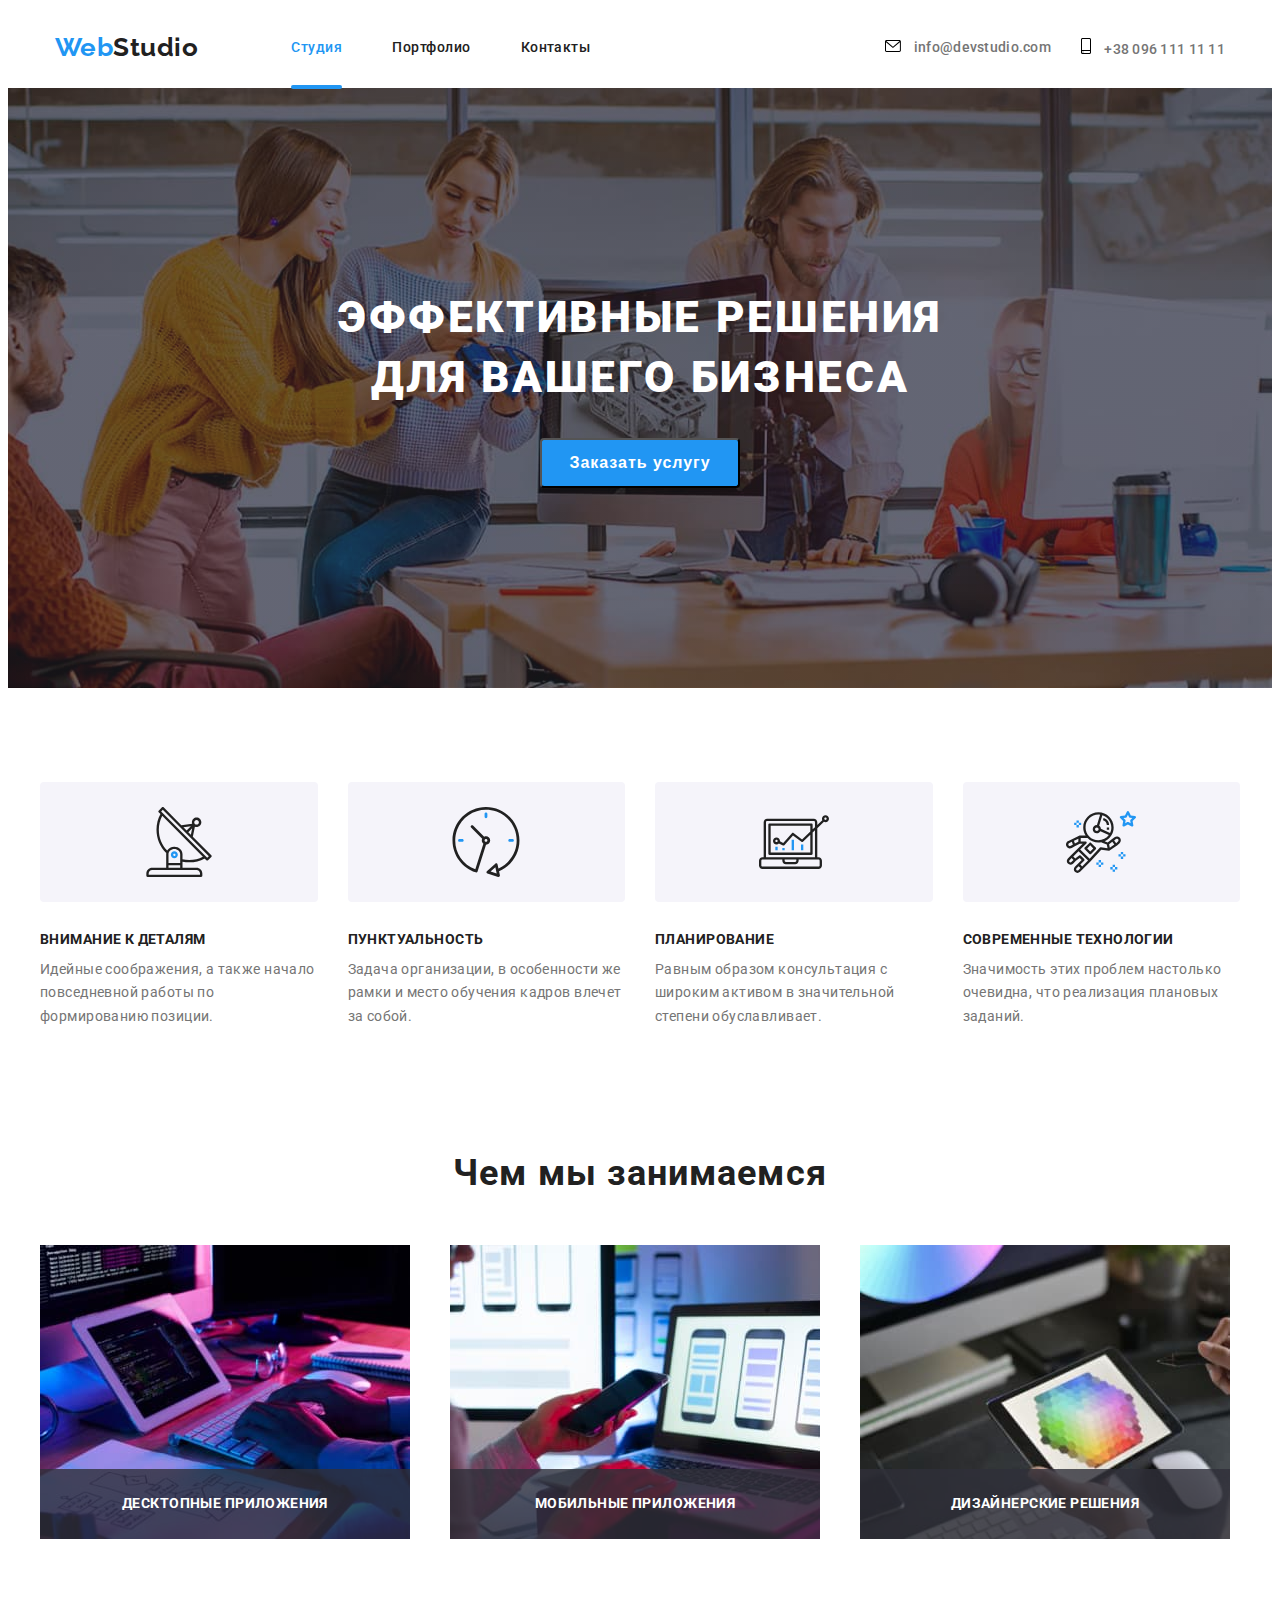
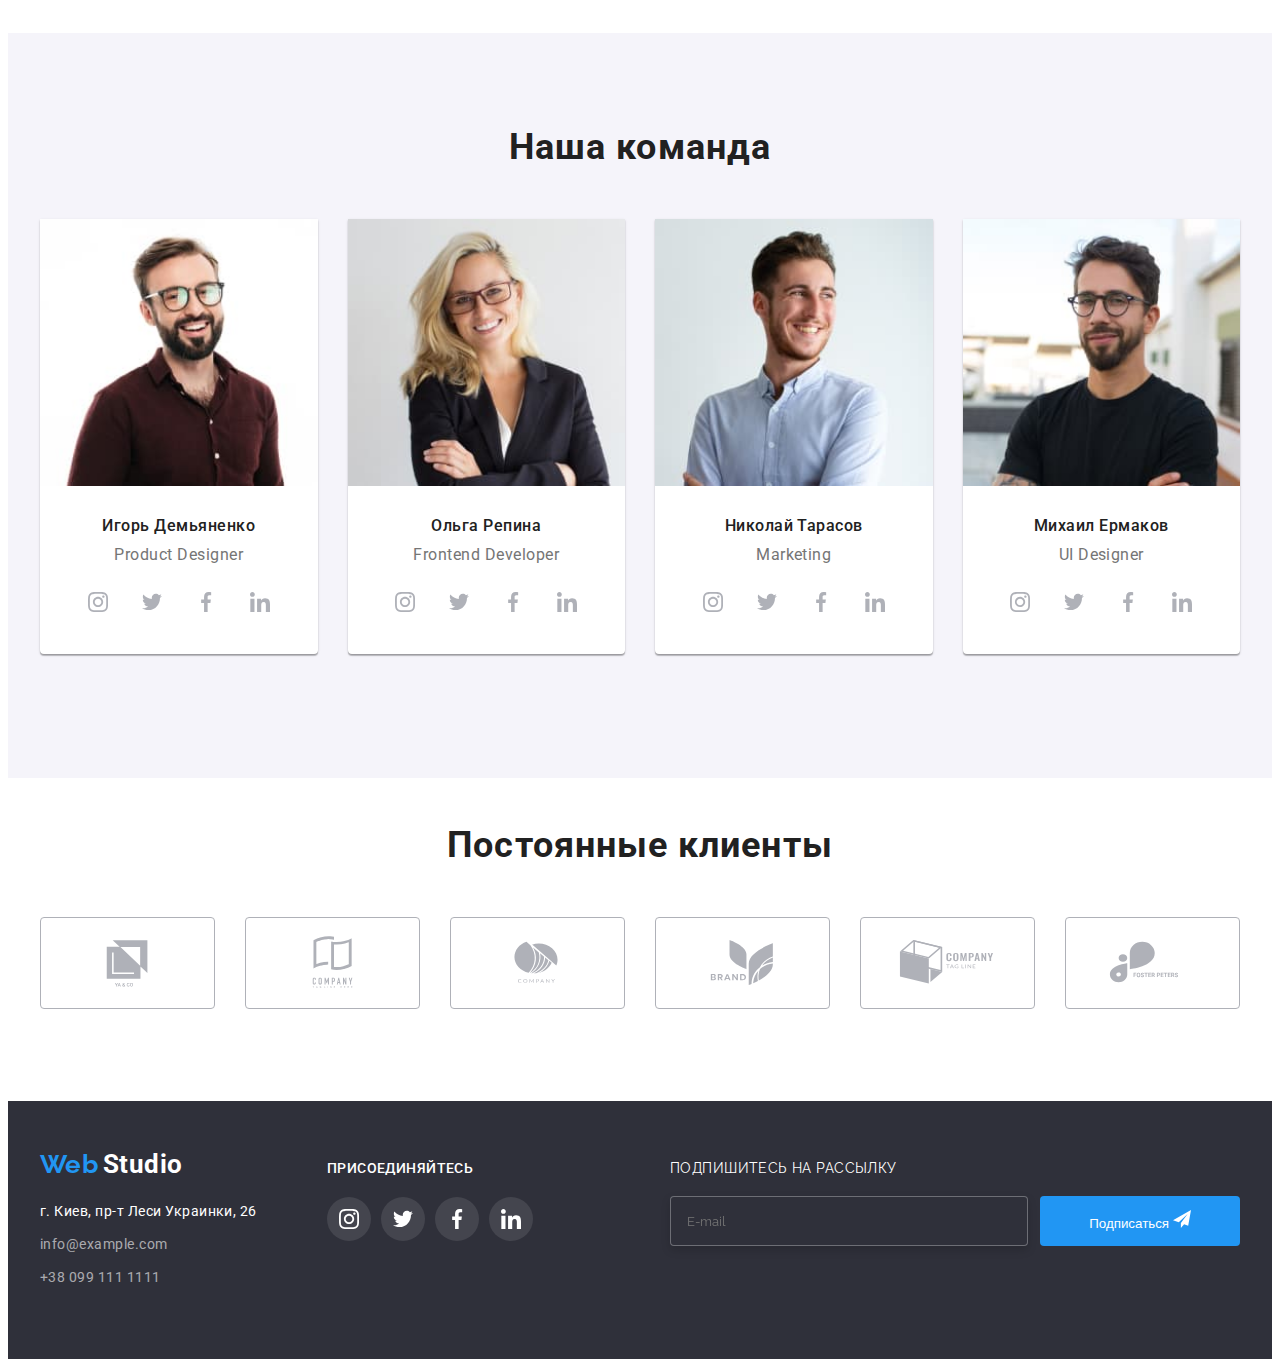
==== commit bcbc57ce: "исправлены padding, z-идекс на мобильном меню" ====
--- a/index.html
+++ b/index.html
@@ -111,6 +111,7 @@
            </div>
           </div>
         </div>  
+        
     </header>
     <!--HEADER END-->
     <!---->
--- a/css/main.min.css
+++ b/css/main.min.css
@@ -1,2 +1,2 @@
-:root{--primary-text-color: #212121;--secondary-text-color: #757575;--accent-color: #2196f3;--primary-bg-color: #e5e5e5;--secondary-bg-color: #2f303a;--grey-bg-color: #f5f4fa;--color-title: #ffffff;--color-btn: #2196f3;--transition-duration: 250ms;--transition-timing-function: cubic-bezier(0.4, 0, 0.2, 1)}p,h1,h2,h3,h4,h5,h6{margin:0;padding:0}ul{margin:0;padding-left:0}img{display:block}body{color:var(--secondary-text-color);font-family:Roboto, sans-serif;font-size:16px;line-height:1.19;letter-spacing:0.03em;font-family:'Roboto', sans-serif}.list{list-style:none;margin:0;padding:0}.link{text-decoration:none}.container{margin:0 auto;padding-left:15px;padding-right:15px}@media screen and (min-width: 480px){.container{max-width:480px}}@media screen and (min-width: 768px){.container{max-width:768px}}@media screen and (min-width: 1200px){.container{max-width:1200px}}.section{padding-top:30px;padding-bottom:30px}@media screen and (min-width: 1200px){.section{padding-top:47px;padding-bottom:47px}}.visually-hidden{position:absolute;width:1px;height:1px;margin:-1px;border:0;padding:0;white-space:nowrap;clip-path:inset(100%);clip:rect(0 0 0 0);overflow:hidden}.header{padding-top:32px;padding-bottom:32px}.header-container{display:flex;align-items:center}.header-nav{display:flex;align-items:center}.header-list{display:none;align-items:center}.header-list .header-list__item:not(:last-child){margin-right:50px}@media screen and (min-width: 768px){.header-list{display:flex;margin-left:88px}}@media screen and (min-width: 1200px){.header-list{display:flex;margin-left:93px}}.contact-list{display:none}@media screen and (min-width: 768px){.contact-list{display:flex;flex-direction:column;margin-left:auto}}@media screen and (min-width: 1200px){.contact-list{flex-direction:row;margin-left:auto;margin-right:15px}}.logo{font-weight:700;font-size:26px;line-height:1.19;color:var(--primary-text-color);text-decoration:none;font-family:'Raleway', sans-serif;margin-left:15px;padding-top:16px;padding-bottom:16px;display:flex}@media screen and (min-width: 1200px){.logo{padding-top:24px;padding-bottom:25px}}.logo-web{color:var(--accent-color)}.header-list,.header-list__link{font-weight:500;font-size:12px;line-height:calc(14 / 12);text-decoration:none;color:var(--primary-text-color);font-family:'Roboto', sans-serif;position:relative;transition:color 250ms cubic-bezier(0.4, 0, 0.2, 1)}@media screen and (min-width: 1200px){.header-list,.header-list__link{font-size:14px;line-height:1.14}}.header-list__link:hover,.header-list__link:focus{color:var(--accent-color)}.header-list__link.current{color:var(--accent-color)}.header-contact{font-weight:500;font-size:14px;line-height:1.14;letter-spacing:0.02em;text-decoration:none;color:var(--secondary-text-color);font-family:'Roboto', sans-serif;transition:color 250ms cubic-bezier(0.4, 0, 0.2, 1)}.header-contact:hover,.header-contact:focus{color:var(--accent-color)}.contact-list__item{display:flex;flex-direction:row;align-items:center}.contact-list__item:not(:last-child){margin-right:30px}.meil-icon{width:16px;height:12px;margin-right:10px;fill:#000;transition:fill 250ms cubic-bezier(0.4, 0, 0.2, 1)}.header-contact:hover .meil-icon,.header-contact:focus .meil-icon{fill:var(--accent-color)}.tel-icon{width:10px;height:16px;margin-right:10px;fill:#000;transition:fill 250ms cubic-bezier(0.4, 0, 0.2, 1)}.header-contact:hover .tel-icon,.header-contact:focus .tel-icon{fill:var(--accent-color)}.current::after{content:'';position:absolute;width:100%;height:4px;border-radius:2px;background-color:var(--accent-color);display:block;bottom:-25px}@media screen and (min-width: 1200px){.current::after{bottom:-34px}}.menu-open-btn,.menu-close-btn{width:40px;height:40px;display:flex;align-items:center;justify-content:center;margin-left:auto;border:none;background-color:transparent;cursor:pointer}@media screen and (min-width: 768px){.menu-open-btn,.menu-close-btn{display:none}}.menu-open-btn:hover,.menu-open-btn:focus,.menu-close-btn:hover,.menu-close-btn:focus{fill:var(--accent-color)}.menu-close-btn{position:absolute;right:16px;top:-37px}.mob-menu{position:absolute;background-color:#ffffff;width:100vw;height:100vh;top:0;padding-top:48px;padding-bottom:48px}.mob-menu .container{position:relative;display:flex;flex-direction:column;height:100%}.mob-menu.is-hidden{opacity:0;visibility:hidden;pointer-events:none}.mob-menu-bottom{margin-top:auto}.mob-menu-item:not(:last-child){margin-bottom:32px}.mob-menu-item .mob-menu-link{font-weight:500;font-size:40px;line-height:calc(47 / 40);letter-spacing:0.02em;color:#212121;text-decoration:none}.mob-contacts-lis{margin-bottom:64px}.mob-contacts-item:not(:last-child){margin-bottom:32px}.mob-contacts-item .mob-contacts-link{font-weight:500;font-size:24px;line-height:calc(28 / 24);letter-spacing:0.02em;color:#757575;text-decoration:none}.mob-contacts-item:first-child .mob-contacts-link{font-size:34px}.mob-social-list{display:flex;padding-top:64px}.mob-social-item:not(:last-child){margin-right:10px;padding-right:10px;border-right:1px solid rgba(33,33,33,0.2)}.mob-social-link{font-weight:500;font-size:18px;line-height:calc(22 / 18);letter-spacing:0.02em;color:#2196F3;text-decoration:none}.hero{display:block;background-image:linear-gradient(to right, rgba(47,48,58,0.4), rgba(47,48,58,0.4)),url("../images/mobile/herox1.jpg");background-repeat:no-repeat;background-position:center;background-size:cover;margin-bottom:30px;padding-top:118px;padding-bottom:118px;text-align:center}@media screen and (min-device-pixel-ratio: 2), (min-resolution: 192dpi), (min-resolution: 2dppx){.hero{background-image:linear-gradient(to right, rgba(47,48,58,0.4), rgba(47,48,58,0.4)),url("../images/mobile/herox2.jpg")}}@media screen and (min-width: 768px){.hero{background-image:linear-gradient(to right, rgba(47,48,58,0.4), rgba(47,48,58,0.4)),url("../images/tablet/herox1.jpg")}}@media screen and (min-width: 768px) and (min-device-pixel-ratio: 2), screen and (min-width: 768px) and (min-resolution: 192dpi), screen and (min-width: 768px) and (min-resolution: 2dppx){.hero{background-image:linear-gradient(to right, rgba(47,48,58,0.4), rgba(47,48,58,0.4)),url("../images/tablet/herox2.jpg")}}@media screen and (min-width: 1200px){.hero{margin-bottom:47px;padding-top:200px;padding-bottom:200px;background-image:linear-gradient(to right, rgba(47,48,58,0.4), rgba(47,48,58,0.4)),url("../images/descktop/herox1.jpg")}}@media screen and (min-width: 1200px) and (min-device-pixel-ratio: 2), screen and (min-width: 1200px) and (min-resolution: 192dpi), screen and (min-width: 1200px) and (min-resolution: 2dppx){.hero{background-image:linear-gradient(to right, rgba(47,48,58,0.4), rgba(47,48,58,0.4)),url("../images/descktop/herox2.jpg")}}.hero-title{display:block;font-weight:900;font-size:26px;line-height:1.62;letter-spacing:0.06em;text-transform:uppercase;color:var(--color-title);margin:0 auto;margin-bottom:30px;text-align:center}@media screen and (min-width: 480px){.hero-title{width:360px}}@media screen and (min-width: 1200px){.hero-title{width:696px;font-size:44px;line-height:1.36}}.hero-btn{background-color:var(--color-btn);color:var(--color-title);font-weight:700;font-size:16px;line-height:1.87;width:200px;height:50px;letter-spacing:0.06em;text-align:center;display:flex;align-items:center;box-shadow:0px 4px 4px rgba(0,0,0,0.15);border-radius:4px;justify-content:center;margin:0 auto}.features{width:100%;padding-bottom:60px;text-align:center}@media screen and (min-width: 1200px){.features{padding-bottom:94px}}.feature__title{font-weight:700;font-size:14px;line-height:1.14;letter-spacing:0.03em;text-transform:uppercase;color:var(--primary-text-color);margin-bottom:10px;text-align:center}@media screen and (min-width: 768px){.feature__title{text-align:left}}.feature__text{font-size:14px;line-height:1.71;letter-spacing:0.03em;color:var(--secondary-text-color)}.feature__list{margin-left:-30px}@media screen and (min-width: 768px){.feature__list{display:flex;flex-wrap:wrap;margin-left:-30px}}.feature__item{margin-bottom:30px;display:block;justify-content:center}@media screen and (min-width: 768px){.feature__item{flex-basis:calc(100% / 2 - 30px);margin-left:30px}}@media screen and (min-width: 1200px){.feature__item{flex-basis:calc(100% / 4 - 30px)}}.feature__iconbg{width:100%;height:120px;background-color:var(--grey-bg-color);margin-bottom:30px;border-radius:4px;display:flex;align-items:center;justify-content:center}.work{display:none}@media screen and (min-width: 1200px){.work{display:block;padding-top:47px}}.work__title{color:var(--primary-text-color);font-weight:700;font-size:36px;line-height:1.16;text-align:center;letter-spacing:0.03em;margin:0 auto;margin-bottom:50px}.work__list{display:flex;margin-left:-30px}.work__item{flex-basis:calc(100% / 3 - 30px);margin-left:30px;position:relative}.work__subtitle{position:absolute;left:0;bottom:0;text-transform:uppercase;font-weight:700;font-size:14px;line-height:1.14;text-align:center;letter-spacing:0.03em;color:#ffffff;display:flex;width:370px;height:70px;background-color:rgba(47,48,58,0.8);align-items:center;justify-content:center}.team{background-color:var(--grey-bg-color);width:100%;text-align:center}@media screen and (min-width: 768px){.team{display:block;padding-top:30px;padding-bottom:0}}@media screen and (min-width: 1200px){.team{display:block;padding-top:47px}}.team__title{font-weight:700;font-size:28px;line-height:1.16;letter-spacing:0.03em;color:var(--primary-text-color);text-align:center;margin-bottom:30px}@media screen and (min-width: 1200px){.team__title{margin-bottom:50px;font-size:36px}}.team-list__title{display:flex;font-weight:500;font-size:16px;line-height:1.19;letter-spacing:0.03em;text-align:center;justify-content:center;color:var(--primary-text-color);margin-top:30px;margin-bottom:10px}.team-list__pro{display:flex;font-size:16px;line-height:1.19;letter-spacing:0.03em;text-align:center;color:var(--secondary-text-color);justify-content:center;padding-bottom:16px}.team-list{margin:0 auto;margin-left:-30px}@media screen and (min-width: 768px){.team-list{display:flex;flex-wrap:wrap;margin-left:-30px}}.team-list__item{width:100%;margin-bottom:30px;box-shadow:0px 1px 3px rgba(0,0,0,0.12),0px 1px 1px rgba(0,0,0,0.14),0px 2px 1px rgba(0,0,0,0.2);border-radius:0px 0px 4px 4px;border-bottom:var(--grey-bg-color);background-color:#ffffff}@media screen and (min-width: 768px){.team-list__item{flex-basis:calc(100% / 2 - 30px);margin-left:30px}}@media screen and (min-width: 1200px){.team-list__item{flex-basis:calc(100% / 4 - 30px)}}.images{display:block;height:auto;width:100%}.social-list__item{width:44px;height:44px;margin-bottom:30px}.social-list__item+.social-list__item{margin-left:10px}.social-list__link{width:100%;height:100%;display:block;border-radius:50%;display:flex;align-items:center;justify-content:center;transition:background-color 250ms cubic-bezier(0.4, 0, 0.2, 1)}.social-list__link:hover,.social-list__link:focus{background-color:var(--color-btn)}.social-list{display:flex;justify-content:center}.social-list__icon{width:20px;height:20px;fill:#afb1b8;transition:fill 250ms cubic-bezier(0.4, 0, 0.2, 1)}.social-list__link:hover .social-list__icon,.social-list__link:focus .social-list__icon{fill:#ffffff}@media screen and (min-width: 768px){.client{display:block;padding-top:30px}}@media screen and (min-width: 1200px){.client{display:block;padding-top:47px}}.client__title{font-weight:700;font-size:28px;line-height:1.16;letter-spacing:0.03em;color:var(--primary-text-color);text-align:center;margin:0 auto;margin-bottom:30px}@media screen and (min-width: 1200px){.client__title{margin-bottom:50px;font-size:36px}}.client__list{display:flex;flex-wrap:wrap;margin-left:-30px;justify-content:center;margin-bottom:-30px}.client__item{height:90px;justify-content:center;margin-bottom:30px;flex-basis:calc(100% / 2 - 30px);margin-left:30px}@media screen and (min-width: 768px){.client__item{flex-basis:calc(100% / 3 - 30px)}}@media screen and (min-width: 1200px){.client__item{flex-basis:calc(100% / 6 - 30px)}}.client__link{display:flex;width:100%;height:92px;border:1px solid #afb1b8;box-sizing:border-box;border-radius:4px;align-items:center;justify-content:center;transition:border 250ms cubic-bezier(0.4, 0, 0.2, 1)}.client__link:hover,.client__link:focus{border:1px solid var(--accent-color)}.client__icon{width:106px;height:60px;fill:#afb1b8;transition:fill 250ms cubic-bezier(0.4, 0, 0.2, 1)}.client__link:hover .client__icon,.client__link:focus .client__icon{fill:var(--color-btn)}.footer{padding-bottom:60px;margin:auto}@media screen and (min-width: 480px){.footer{width:480px}}@media screen and (min-width: 768px){.footer{width:768px}}@media screen and (min-width: 1200px){.footer{width:1200px;display:flex;align-items:baseline;justify-content:space-between}}.footer-section{background-color:#2F303A}@media screen and (min-width: 767px){.footer_social{display:flex;justify-content:space-around}}@media screen and (min-width: 768px) and (max-width: 1199px){.footer_social{padding-top:60px}}@media screen and (min-width: 1200px){.footer_social{align-items:baseline}}.footer-web{align-items:center}@media screen and (max-width: 767px){.footer-web{display:flex;flex-direction:column;padding-left:0;text-align:center;padding-top:60px}}@media screen and (min-width: 1200px){.footer-web{margin-right:70px}}.web{font-weight:700;font-size:26px;line-height:1.16;color:var(--accent-color)}.footer-address{margin-bottom:9px}.footer__item .studio-footer{font-weight:700;font-size:26px;line-height:31px;color:#ffffff}.footer-address__link{font-style:normal;font-weight:normal;font-size:14px;line-height:1.71;color:var(--secondary-title-color)}.footer-address__mailto{font-style:normal;font-weight:normal;font-size:14px;line-height:1.71;color:rgba(255,255,255,0.6)}.footer-address__mailto:hover,.footer-address__mailto:focus{color:var(--accent-color)}.footer-address__tel{font-style:normal;font-weight:normal;font-size:14px;line-height:1.71;color:rgba(255,255,255,0.6)}.footer-address__tel:hover,.footer-address__tel:focus{color:var(--accent-color)}@media screen and (max-width: 767px){.footer-container{display:flex;flex-direction:column;text-align:center}}@media screen and (min-width: 768px) and (max-width: 1199px){.footer-container{text-align:center}}.text{font-size:14px;line-height:1.14;letter-spacing:0.03em;text-transform:uppercase;color:#FFFFFF;margin-top:60px}@media screen and (min-width: 768px) and (max-width: 1199px){.text{margin-top:5px}}.social-footer{display:flex;text-align:center;justify-content:center;padding-left:0}@media screen and (min-width: 768px) and (max-width: 1199px){.social-footer{padding-top:20px}}.social-footer__item{width:44px;height:44px}.social-footer__link{width:100%;height:100%;display:flex;align-items:center;justify-content:center;border-radius:50%;background-color:rgba(255,255,255,0.1);fill:#FFFFFF}.social-footer__item:not(:last-child){margin-right:10px}.social-footer__link:hover,.social-footer__link:focus,.social-footer__link:hover .socials-footer__icon .social-footer__link:focus .socials-footer__icon{fill:#FFFFFF;background-color:#2196F3}@media screen and (max-width: 767px){.form-footer{display:flex;flex-direction:column;justify-content:center}}@media screen and (min-width: 768px) and (max-width: 1199px){.form-footer{display:flex;flex-direction:column;align-items:center}}@media screen and (min-width: 1200px){.form-footer{display:flex}}.mailing-form{font-size:14px;line-height:16px;letter-spacing:0.03em;text-transform:uppercase;color:#FFFFFF;padding-bottom:20px;display:block}@media screen and (max-width: 1199px){.mailing-form{text-align:center;margin-top:60px}}.mailing-text{background-color:#2F303A;border:1px solid rgba(255,255,255,0.3);box-sizing:border-box;filter:drop-shadow(0px 4px 4px rgba(0,0,0,0.15));border-radius:4px;color:#ffffff;padding-left:16px}@media screen and (max-width: 767px){.mailing-text{margin-left:15px;margin-right:15px;height:50px;align-items:center;margin-bottom:20px}}@media screen and (min-width: 768px) and (max-width: 1199px){.mailing-text{width:450px;height:50px;margin-bottom:20px}}@media screen and (min-width: 1200px){.mailing-text{width:358px;height:50px;margin-right:12px}}.label-mailing{font-size:14px;line-height:16px;letter-spacing:0.03em;text-transform:uppercase;color:#FFFFFF}.footer-mailing{display:flex;align-items:center;text-align:center}.footer-text{position:absolute;font-size:14px;line-height:1.14;letter-spacing:0.03em;text-transform:uppercase;color:#d7fd00}.footer-icon{width:18px;height:18px;fill:#FFFFFF;background-color:#2196F3}.socials-icon-footer{fill:#FFFFFF}.footer-button{text-align:center;align-items:center;margin:0 auto;background:#2196F3;color:#ffffff;padding-top:10px;padding-right:32px;padding-bottom:10px;padding-left:32px;border-radius:4px;width:200px;height:50px;border:none}.portfolio-line{border-bottom:1px solid #ececec}.portfolio__img{width:100%;text-align:center}.images{display:block;height:auto;width:100%}.project-btn__list{display:flex;flex-wrap:wrap;justify-content:start;margin-bottom:50px;margin-top:-6px;margin-right:-8px}@media screen and (min-width: 768px){.project-btn__list{justify-content:center;margin-bottom:30px}}@media screen and (min-width: 1200px){.project-btn__list{flex-wrap:nowrap;justify-content:center;margin-bottom:50px}}.project-btn__item{padding-top:6px;padding-bottom:6px}.project-btn__item:not(:last-child){margin-right:8px}.project-btn{font-weight:500;font-size:16px;line-height:1.62;letter-spacing:0.03em;color:var(--primary-text-color);cursor:pointer;border:none;font-family:inherit;border-radius:4px;padding-top:6px;padding-bottom:6px;padding-left:22px;padding-right:22px;transition:background-color 250ms cubic-bezier(0.4, 0, 0.2, 1),box-shadow 250ms cubic-bezier(0.4, 0, 0.2, 1)}.project-btn:hover,.project-btn:focus{color:var(--color-title);background-color:var(--accent-color);box-shadow:0px 3px 1px rgba(0,0,0,0.1),0px 1px 2px rgba(0,0,0,0.08),0px 2px 2px rgba(0,0,0,0.12)}.project-img__list{margin-left:-30px}@media screen and (min-width: 768px){.project-img__list{display:flex;flex-wrap:wrap;margin-left:-30px}}.project-img__item{margin-bottom:30px;display:block;justify-content:center;text-align:center}@media screen and (min-width: 768px){.project-img__item{flex-basis:calc(100% / 2 - 30px);margin-left:30px}}@media screen and (min-width: 1200px){.project-img__item{flex-basis:calc(100% / 3 - 30px)}}.project-img__item:hover,.project-img__item:focus{cursor:pointer;box-shadow:0px 1px 1px rgba(0,0,0,0.12),0px 4px 4px rgba(0,0,0,0.06),1px 4px 6px rgba(0,0,0,0.16)}.project-top-wrapper{position:relative;overflow:hidden;display:block}.project-top-text{font-size:18px;line-height:1.56;color:var(--color-title);background-color:var(--accent-color);position:absolute;top:0;left:0;height:100%;display:flex;align-items:center;justify-content:center;padding-left:24px;padding-right:24px;transform:translateY(100%);transition:transform 250ms cubic-bezier(0.4, 0, 0.2, 1)}.project-img__item:hover .project-top-text{transform:translateY(0)}.project-img__title{font-weight:700;font-size:18px;line-height:2;letter-spacing:0.06em;color:var(--primary-text-color);font-family:'Roboto', sans-serif;margin-bottom:4px}.project-img__text{font-size:16px;line-height:1.87;letter-spacing:0.03em;color:var(--secondary-text-color);font-family:'Roboto', sans-serif}.subtitle{padding-top:20px;padding-bottom:20px;padding-left:24px;padding-right:24px;background:#ffffff;border-bottom:1px solid #eeeeee;border-left:1px solid #eeeeee;border-right:1px solid #eeeeee}.backdrop{position:fixed;width:100vw;height:100vh;top:0;background-color:rgba(0,0,0,0.2);display:flex;align-items:center;justify-content:center;transition:opacity 250ms cubic-bezier(0.4, 0, 0.2, 1),visibility 250ms cubic-bezier(0.4, 0, 0.2, 1)}.backdrop.is-hidden{opacity:0;visibility:hidden;pointer-events:0}.backdrop.is-hidden .modal{transform:scale(1.5) rotate(360deg)}.modal{width:450px;min-height:609px;background-color:#ffffff;box-shadow:0px 1px 3px rgba(0,0,0,0.12),0px 1px 1px rgba(0,0,0,0.14),0px 2px 1px rgba(0,0,0,0.2);border-radius:4px;position:relative;transform:scale(1) rotate(0);transition:transform 250ms cubic-bezier(0.4, 0, 0.2, 1);padding:40px}@media screen and (min-width: 1200px){.modal{width:528px;min-height:581px}}.modal-title{font-family:Roboto;font-style:normal;font-weight:bold;font-size:20px;line-height:1.15;text-align:center;letter-spacing:0.03em;color:#212121;margin-bottom:12px}.modal-input{width:100%;height:40px;border:1px solid rgba(33,33,33,0.2);border-radius:4px;padding-left:40px;padding-right:20px;outline:none}.modal-input:focus{border-color:var(--accent-color);cursor:pointer}.modal-input:focus+.modal-icon{fill:var(--accent-color)}.input-label{font-family:Roboto;font-style:normal;font-weight:normal;font-size:12px;line-height:1.16;letter-spacing:0.01em;color:#757575;display:block}.modal-field{margin-bottom:15px}.input-wrapper{display:block;position:relative}.modal-icon{position:absolute;left:10px;top:50%;transform:translateY(-50%);fill:#212121}.modal-text-input{width:100%;height:120px;border:1px solid rgba(33,33,33,0.2);border-radius:4px;resize:none;outline:none;padding:10px}.modal-text-input:focus{border-color:var(--accent-color);cursor:pointer}.modal-text-input::placeholder{font-size:12px;line-height:1.16;letter-spacing:0.01em;color:rgba(117,117,117,0.5)}.close-btn{position:absolute;top:10px;right:10px;background-color:transparent;border-radius:50%;width:30px;height:30px;border:1px solid rgba(0,0,0,0.1);display:flex;align-items:center;justify-content:center;cursor:pointer}.close-btn:hover .close-btn-icon,.close-btn:focus .close-btn-icon{fill:var(--accent-color)}.close-btn-icon{width:11px;height:11px}.form-btn{width:200px;height:50px;background-color:var(--color-btn);color:var(--color-title);font-weight:500;font-size:16px;line-height:1.875;display:flex;align-items:center;text-align:center;letter-spacing:0.06em;justify-content:center;box-shadow:0px 4px 4px rgba(0,0,0,0.15);border-radius:4px;margin:0 auto;margin-top:30px;border:none}.chek-text{font-size:12px;line-height:calc(14 / 12);letter-spacing:0.03em;color:#757575;display:flex;margin-top:20px;text-align:center}@media screen and (min-width: 1200px){.chek-text{font-size:14px;line-height:1.7}}.chek-text span{width:15px;height:15px;border:2px solid #000;display:flex;border-radius:3px;margin-right:8px;justify-content:center;align-items:center}.chek-text-a{margin-left:5px;color:var(--accent-color)}.modal-checkbox:checked+.chek-text span{background-color:var(--accent-color);border:none}
+:root{--primary-text-color: #212121;--secondary-text-color: #757575;--accent-color: #2196f3;--primary-bg-color: #e5e5e5;--secondary-bg-color: #2f303a;--grey-bg-color: #f5f4fa;--color-title: #ffffff;--color-btn: #2196f3;--transition-duration: 250ms;--transition-timing-function: cubic-bezier(0.4, 0, 0.2, 1)}p,h1,h2,h3,h4,h5,h6{margin:0;padding:0}ul{margin:0;padding-left:0}img{display:block}body{color:var(--secondary-text-color);font-family:Roboto, sans-serif;font-size:16px;line-height:1.19;letter-spacing:0.03em;font-family:'Roboto', sans-serif}.list{list-style:none;margin:0;padding:0}.link{text-decoration:none}.container{margin:0 auto;padding-left:15px;padding-right:15px}@media screen and (min-width: 480px){.container{max-width:480px}}@media screen and (min-width: 768px){.container{max-width:768px}}@media screen and (min-width: 1200px){.container{max-width:1200px}}.section{padding-bottom:60px}@media screen and (min-width: 1200px){.section{padding-bottom:94px}}.visually-hidden{position:absolute;width:1px;height:1px;margin:-1px;border:0;padding:0;white-space:nowrap;clip-path:inset(100%);clip:rect(0 0 0 0);overflow:hidden}.header{padding-top:32px;padding-bottom:32px}.header-container{display:flex;align-items:center}.header-nav{display:flex;align-items:center}.header-list{display:none;align-items:center}.header-list .header-list__item:not(:last-child){margin-right:50px}@media screen and (min-width: 768px){.header-list{display:flex;margin-left:88px}}@media screen and (min-width: 1200px){.header-list{display:flex;margin-left:93px}}.contact-list{display:none}@media screen and (min-width: 768px){.contact-list{display:flex;flex-direction:column;margin-left:auto}}@media screen and (min-width: 1200px){.contact-list{flex-direction:row;margin-left:auto;margin-right:15px}}.logo{font-weight:700;font-size:26px;line-height:1.19;color:var(--primary-text-color);text-decoration:none;font-family:'Raleway', sans-serif;margin-left:15px;padding-top:16px;padding-bottom:16px;display:flex}@media screen and (min-width: 1200px){.logo{padding-top:24px;padding-bottom:25px}}.logo-web{color:var(--accent-color)}.header-list,.header-list__link{font-weight:500;font-size:12px;line-height:calc(14 / 12);text-decoration:none;color:var(--primary-text-color);font-family:'Roboto', sans-serif;position:relative;transition:color 250ms cubic-bezier(0.4, 0, 0.2, 1)}@media screen and (min-width: 1200px){.header-list,.header-list__link{font-size:14px;line-height:1.14}}.header-list__link:hover,.header-list__link:focus{color:var(--accent-color)}.header-list__link.current{color:var(--accent-color)}.header-contact{font-weight:500;font-size:14px;line-height:1.14;letter-spacing:0.02em;text-decoration:none;color:var(--secondary-text-color);font-family:'Roboto', sans-serif;transition:color 250ms cubic-bezier(0.4, 0, 0.2, 1)}.header-contact:hover,.header-contact:focus{color:var(--accent-color)}.contact-list__item{display:flex;flex-direction:row;align-items:center}.contact-list__item:not(:last-child){margin-right:30px}.meil-icon{width:16px;height:12px;margin-right:10px;fill:#000;transition:fill 250ms cubic-bezier(0.4, 0, 0.2, 1)}.header-contact:hover .meil-icon,.header-contact:focus .meil-icon{fill:var(--accent-color)}.tel-icon{width:10px;height:16px;margin-right:10px;fill:#000;transition:fill 250ms cubic-bezier(0.4, 0, 0.2, 1)}.header-contact:hover .tel-icon,.header-contact:focus .tel-icon{fill:var(--accent-color)}.current::after{content:'';position:absolute;width:100%;height:4px;border-radius:2px;background-color:var(--accent-color);display:block;bottom:-25px}@media screen and (min-width: 1200px){.current::after{bottom:-34px}}.menu-open-btn,.menu-close-btn{width:40px;height:40px;display:flex;align-items:center;justify-content:center;margin-left:auto;border:none;background-color:transparent;cursor:pointer}@media screen and (min-width: 768px){.menu-open-btn,.menu-close-btn{display:none}}.menu-open-btn:hover,.menu-open-btn:focus,.menu-close-btn:hover,.menu-close-btn:focus{fill:var(--accent-color)}.menu-close-btn{position:absolute;right:16px;top:-37px}.mob-menu{position:absolute;z-index:999;background-color:#ffffff;width:100vw;height:100vh;top:0;padding-top:48px;padding-bottom:48px}.mob-menu .container{position:relative;display:flex;flex-direction:column;height:100%}.mob-menu.is-hidden{opacity:0;visibility:hidden;pointer-events:none}.mob-menu-bottom{margin-top:auto}.mob-menu-item:not(:last-child){margin-bottom:32px}.mob-menu-item .mob-menu-link{font-weight:500;font-size:40px;line-height:calc(47 / 40);letter-spacing:0.02em;color:#212121;text-decoration:none}.mob-contacts-lis{margin-bottom:64px}.mob-contacts-item:not(:last-child){margin-bottom:32px}.mob-contacts-item .mob-contacts-link{font-weight:500;font-size:24px;line-height:calc(28 / 24);letter-spacing:0.02em;color:#757575;text-decoration:none}.mob-contacts-item:first-child .mob-contacts-link{font-size:34px}.mob-social-list{display:flex;padding-top:64px}.mob-social-item:not(:last-child){margin-right:10px;padding-right:10px;border-right:1px solid rgba(33,33,33,0.2)}.mob-social-link{font-weight:500;font-size:18px;line-height:calc(22 / 18);letter-spacing:0.02em;color:#2196F3;text-decoration:none}.hero{display:block;background-image:linear-gradient(to right, rgba(47,48,58,0.4), rgba(47,48,58,0.4)),url("../images/mobile/herox1.jpg");background-repeat:no-repeat;background-position:center;background-size:cover;margin-bottom:30px;padding-top:118px;padding-bottom:118px;text-align:center}@media screen and (min-device-pixel-ratio: 2), (min-resolution: 192dpi), (min-resolution: 2dppx){.hero{background-image:linear-gradient(to right, rgba(47,48,58,0.4), rgba(47,48,58,0.4)),url("../images/mobile/herox2.jpg")}}@media screen and (min-width: 768px){.hero{background-image:linear-gradient(to right, rgba(47,48,58,0.4), rgba(47,48,58,0.4)),url("../images/tablet/herox1.jpg")}}@media screen and (min-width: 768px) and (min-device-pixel-ratio: 2), screen and (min-width: 768px) and (min-resolution: 192dpi), screen and (min-width: 768px) and (min-resolution: 2dppx){.hero{background-image:linear-gradient(to right, rgba(47,48,58,0.4), rgba(47,48,58,0.4)),url("../images/tablet/herox2.jpg")}}@media screen and (min-width: 1200px){.hero{margin-bottom:47px;padding-top:200px;padding-bottom:200px;background-image:linear-gradient(to right, rgba(47,48,58,0.4), rgba(47,48,58,0.4)),url("../images/descktop/herox1.jpg")}}@media screen and (min-width: 1200px) and (min-device-pixel-ratio: 2), screen and (min-width: 1200px) and (min-resolution: 192dpi), screen and (min-width: 1200px) and (min-resolution: 2dppx){.hero{background-image:linear-gradient(to right, rgba(47,48,58,0.4), rgba(47,48,58,0.4)),url("../images/descktop/herox2.jpg")}}.hero-title{display:block;font-weight:900;font-size:26px;line-height:1.62;letter-spacing:0.06em;text-transform:uppercase;color:var(--color-title);margin:0 auto;margin-bottom:30px;text-align:center}@media screen and (min-width: 480px){.hero-title{width:360px}}@media screen and (min-width: 1200px){.hero-title{width:696px;font-size:44px;line-height:1.36}}.hero-btn{background-color:var(--color-btn);color:var(--color-title);font-weight:700;font-size:16px;line-height:1.87;width:200px;height:50px;letter-spacing:0.06em;text-align:center;display:flex;align-items:center;box-shadow:0px 4px 4px rgba(0,0,0,0.15);border-radius:4px;justify-content:center;margin:0 auto}.features{width:100%;padding-top:60px;padding-bottom:60px}@media screen and (min-width: 1200px){.features{padding-bottom:47px;padding-top:47px}}.feature__title{font-weight:700;font-size:14px;line-height:1.14;letter-spacing:0.03em;text-transform:uppercase;color:var(--primary-text-color);margin-bottom:10px;text-align:center}@media screen and (min-width: 768px){.feature__title{text-align:left}}.feature__text{font-size:14px;line-height:1.71;letter-spacing:0.03em;color:var(--secondary-text-color)}.feature__list{margin-left:-30px}@media screen and (min-width: 768px){.feature__list{display:flex;flex-wrap:wrap;margin-left:-30px}}.feature__item{margin-bottom:30px;display:block;justify-content:center}@media screen and (min-width: 768px){.feature__item{flex-basis:calc(100% / 2 - 30px);margin-left:30px}}@media screen and (min-width: 1200px){.feature__item{flex-basis:calc(100% / 4 - 30px)}}.feature__iconbg{width:100%;height:120px;background-color:var(--grey-bg-color);margin-bottom:30px;border-radius:4px;display:flex;align-items:center;justify-content:center}.work{display:none}@media screen and (min-width: 1200px){.work{display:block;padding-top:47px;padding-bottom:94px}}.work__title{color:var(--primary-text-color);font-weight:700;font-size:36px;line-height:1.16;text-align:center;letter-spacing:0.03em;margin:0 auto;margin-bottom:50px}.work__list{display:flex;margin-left:-30px}.work__item{flex-basis:calc(100% / 3 - 30px);margin-left:30px;position:relative}.work__subtitle{position:absolute;left:0;bottom:0;text-transform:uppercase;font-weight:700;font-size:14px;line-height:1.14;text-align:center;letter-spacing:0.03em;color:#ffffff;display:flex;width:370px;height:70px;background-color:rgba(47,48,58,0.8);align-items:center;justify-content:center}.team{background-color:var(--grey-bg-color);width:100%;text-align:center;padding-top:60px;padding-bottom:60px}@media screen and (min-width: 768px){.team{display:block;padding-top:60px;padding-bottom:60px}}@media screen and (min-width: 1200px){.team{display:block;padding-top:94px;padding-bottom:94px}}.team__title{font-weight:700;font-size:28px;line-height:1.16;letter-spacing:0.03em;color:var(--primary-text-color);text-align:center;margin-bottom:30px}@media screen and (min-width: 1200px){.team__title{margin-bottom:50px;font-size:36px}}.team-list__title{display:flex;font-weight:500;font-size:16px;line-height:1.19;letter-spacing:0.03em;text-align:center;justify-content:center;color:var(--primary-text-color);margin-top:30px;margin-bottom:10px}.team-list__pro{display:flex;font-size:16px;line-height:1.19;letter-spacing:0.03em;text-align:center;color:var(--secondary-text-color);justify-content:center;padding-bottom:16px}.team-list{margin:0 auto;margin-left:-30px}@media screen and (min-width: 768px){.team-list{display:flex;flex-wrap:wrap;margin-left:-30px}}.team-list__item{width:100%;margin-bottom:30px;box-shadow:0px 1px 3px rgba(0,0,0,0.12),0px 1px 1px rgba(0,0,0,0.14),0px 2px 1px rgba(0,0,0,0.2);border-radius:0px 0px 4px 4px;border-bottom:var(--grey-bg-color);background-color:#ffffff}@media screen and (min-width: 768px){.team-list__item{flex-basis:calc(100% / 2 - 30px);margin-left:30px}}@media screen and (min-width: 1200px){.team-list__item{flex-basis:calc(100% / 4 - 30px)}}.images{display:block;height:auto;width:100%;margin:0 auto}.social-list__item{width:44px;height:44px;margin-bottom:30px}.social-list__item+.social-list__item{margin-left:10px}.social-list__link{width:100%;height:100%;display:block;border-radius:50%;display:flex;align-items:center;justify-content:center;transition:background-color 250ms cubic-bezier(0.4, 0, 0.2, 1)}.social-list__link:hover,.social-list__link:focus{background-color:var(--color-btn)}.social-list{display:flex;justify-content:center}.social-list__icon{width:20px;height:20px;fill:#afb1b8;transition:fill 250ms cubic-bezier(0.4, 0, 0.2, 1)}.social-list__link:hover .social-list__icon,.social-list__link:focus .social-list__icon{fill:#ffffff}.client{padding-top:60px;padding-bottom:60px}@media screen and (min-width: 768px){.client{display:block;padding-top:60px;padding-bottom:60px}}@media screen and (min-width: 1200px){.client{display:block;padding-top:47px;padding-bottom:94px}}.client__title{font-weight:700;font-size:28px;line-height:1.16;letter-spacing:0.03em;color:var(--primary-text-color);text-align:center;margin:0 auto;margin-bottom:30px}@media screen and (min-width: 1200px){.client__title{margin-bottom:50px;font-size:36px}}.client__list{display:flex;flex-wrap:wrap;margin-left:-30px;justify-content:center;margin-bottom:-30px}.client__item{height:90px;justify-content:center;margin-bottom:30px;flex-basis:calc(100% / 2 - 30px);margin-left:30px}@media screen and (min-width: 768px){.client__item{flex-basis:calc(100% / 3 - 30px)}}@media screen and (min-width: 1200px){.client__item{flex-basis:calc(100% / 6 - 30px)}}.client__link{display:flex;width:100%;height:92px;border:1px solid #afb1b8;box-sizing:border-box;border-radius:4px;align-items:center;justify-content:center;transition:border 250ms cubic-bezier(0.4, 0, 0.2, 1)}.client__link:hover,.client__link:focus{border:1px solid var(--accent-color)}.client__icon{width:106px;height:60px;fill:#afb1b8;transition:fill 250ms cubic-bezier(0.4, 0, 0.2, 1)}.client__link:hover .client__icon,.client__link:focus .client__icon{fill:var(--color-btn)}.footer{padding-bottom:60px;margin:auto}@media screen and (min-width: 480px){.footer{width:480px}}@media screen and (min-width: 768px){.footer{width:768px}}@media screen and (min-width: 1200px){.footer{width:1200px;display:flex;align-items:baseline;justify-content:space-between}}.footer-section{background-color:#2F303A}@media screen and (min-width: 767px){.footer_social{display:flex;justify-content:space-around}}@media screen and (min-width: 768px) and (max-width: 1199px){.footer_social{padding-top:60px}}@media screen and (min-width: 1200px){.footer_social{align-items:baseline}}.footer-web{align-items:center}@media screen and (max-width: 767px){.footer-web{display:flex;flex-direction:column;text-align:center;padding-top:60px;font-family:'Raleway', sans-serif;font-weight:700;justify-content:center}}@media screen and (min-width: 768px){.footer-web{text-align:center}}@media screen and (min-width: 1200px){.footer-web{margin-right:70px;text-align:left}}.web{font-weight:700;font-size:26px;line-height:1.16;font-family:'Raleway', sans-serif;color:var(--accent-color)}.footer__item{margin-bottom:20px}.footer-address{margin-bottom:9px;font-family:'Roboto', sans-serif;color:#FFFFFF}.footer__item .studio-footer{font-weight:700;font-size:26px;line-height:31px;color:#ffffff}.footer-address__link{font-style:normal;font-weight:normal;font-size:14px;line-height:1.71;color:#FFFFFF;margin-top:20px}.footer-address__mailto{font-style:normal;font-weight:normal;font-size:14px;line-height:1.71;font-family:'Roboto', sans-serif;color:rgba(255,255,255,0.6)}.footer-address__mailto:hover,.footer-address__mailto:focus{color:var(--accent-color)}.footer-address__tel{font-style:normal;font-weight:normal;font-size:14px;font-family:'Roboto', sans-serif;line-height:1.71;color:rgba(255,255,255,0.6)}.footer-address__tel:hover,.footer-address__tel:focus{color:var(--accent-color)}@media screen and (max-width: 767px){.footer-container{display:flex;flex-direction:column;text-align:center}}@media screen and (min-width: 768px) and (max-width: 1199px){.footer-container{text-align:center}}.text{font-size:14px;line-height:1.14;letter-spacing:0.03em;text-transform:uppercase;font-family:'Roboto', sans-serif;font-weight:500;font-style:normal;color:#FFFFFF;margin-top:60px;margin-bottom:20px}@media screen and (min-width: 768px) and (max-width: 1199px){.text{margin-top:5px}}.social-footer{display:flex;text-align:center;justify-content:center;font-family:'Raleway', sans-serif;font-style:normal;padding-left:0}@media screen and (min-width: 768px) and (max-width: 1199px){.social-footer{padding-top:20px}}.social-footer__item{width:44px;height:44px}.social-footer__link{width:100%;height:100%;display:flex;align-items:center;justify-content:center;border-radius:50%;background-color:rgba(255,255,255,0.1);fill:#FFFFFF}.social-footer__item:not(:last-child){margin-right:10px}.social-footer__link:hover,.social-footer__link:focus,.social-footer__link:hover .socials-footer__icon .social-footer__link:focus .socials-footer__icon{fill:#FFFFFF;background-color:#2196F3}@media screen and (max-width: 767px){.form-footer{display:flex;flex-direction:column;justify-content:center}}@media screen and (min-width: 768px) and (max-width: 1199px){.form-footer{display:flex;flex-direction:column;align-items:center}}@media screen and (min-width: 1200px){.form-footer{display:flex}}.mailing-form{font-size:14px;line-height:16px;letter-spacing:0.03em;text-transform:uppercase;font-family:'Raleway', sans-serif;font-style:normal;color:#FFFFFF;padding-bottom:20px;display:block}@media screen and (max-width: 1199px){.mailing-form{text-align:center;margin-top:60px}}.mailing-text{background-color:#2F303A;border:1px solid rgba(255,255,255,0.3);box-sizing:border-box;filter:drop-shadow(0px 4px 4px rgba(0,0,0,0.15));font-family:'Raleway', sans-serif;font-style:normal;border-radius:4px;color:#ffffff;padding-left:16px}@media screen and (max-width: 767px){.mailing-text{margin-left:15px;margin-right:15px;height:50px;align-items:center;margin-bottom:20px}}@media screen and (min-width: 768px) and (max-width: 1199px){.mailing-text{width:450px;height:50px;margin-bottom:20px}}@media screen and (min-width: 1200px){.mailing-text{width:358px;height:50px;margin-right:12px}}.label-mailing{font-size:14px;line-height:16px;letter-spacing:0.03em;font-family:'Raleway', sans-serif;font-style:normal;text-transform:uppercase;color:#FFFFFF}.footer-mailing{display:flex;align-items:center;text-align:center}.footer-text{position:absolute;font-size:14px;line-height:1.14;letter-spacing:0.03em;font-family:'Raleway', sans-serif;font-style:normal;text-transform:uppercase;color:#d7fd00}.footer-icon{width:18px;height:18px;fill:#FFFFFF;background-color:#2196F3}.socials-icon-footer{fill:#FFFFFF}.footer-button{text-align:center;align-items:center;margin:0 auto;background:#2196F3;color:#ffffff;padding-top:10px;padding-right:32px;padding-bottom:10px;padding-left:32px;border-radius:4px;width:200px;height:50px;border:none}.project{padding-top:60px;padding-bottom:60px}@media screen and (min-width: 1200px){.project{padding-top:94px;padding-top:94px}}.portfolio-line{border-bottom:1px solid #ececec}.portfolio__img{width:100%}.images{width:100%}.project-btn__list{display:flex;flex-wrap:wrap;justify-content:start;margin-bottom:50px;margin-top:-6px;margin-right:-8px}@media screen and (min-width: 768px){.project-btn__list{justify-content:center;margin-bottom:30px}}@media screen and (min-width: 1200px){.project-btn__list{flex-wrap:nowrap;justify-content:center;margin-bottom:50px}}.project-btn__item{padding-top:6px;padding-bottom:6px}.project-btn__item:not(:last-child){margin-right:8px}.project-btn{font-weight:500;font-size:16px;line-height:1.62;letter-spacing:0.03em;color:var(--primary-text-color);cursor:pointer;border:none;font-family:inherit;border-radius:4px;padding-top:6px;padding-bottom:6px;padding-left:22px;padding-right:22px;transition:background-color 250ms cubic-bezier(0.4, 0, 0.2, 1),box-shadow 250ms cubic-bezier(0.4, 0, 0.2, 1)}.project-btn:hover,.project-btn:focus{color:var(--color-title);background-color:var(--accent-color);box-shadow:0px 3px 1px rgba(0,0,0,0.1),0px 1px 2px rgba(0,0,0,0.08),0px 2px 2px rgba(0,0,0,0.12)}.project-img__list{margin-left:-30px}@media screen and (min-width: 768px){.project-img__list{display:flex;flex-wrap:wrap;margin-left:-30px}}.project-img__item{margin-bottom:30px;display:block;justify-content:center}@media screen and (min-width: 768px){.project-img__item{flex-basis:calc(100% / 2 - 30px);margin-left:30px}}@media screen and (min-width: 1200px){.project-img__item{flex-basis:calc(100% / 3 - 30px)}}.project-img__item:hover,.project-img__item:focus{cursor:pointer;box-shadow:0px 1px 1px rgba(0,0,0,0.12),0px 4px 4px rgba(0,0,0,0.06),1px 4px 6px rgba(0,0,0,0.16)}.project-top-wrapper{position:relative;overflow:hidden;display:block}.project-top-text{font-size:18px;line-height:1.56;color:var(--color-title);background-color:var(--accent-color);position:absolute;top:0;left:0;height:100%;display:flex;align-items:center;padding:auto;text-align:left;justify-content:center;padding-left:24px;padding-right:24px;transform:translateY(100%);transition:transform 250ms cubic-bezier(0.4, 0, 0.2, 1)}.project-img__item:hover .project-top-text{transform:translateY(0)}.project-img__title{font-weight:700;font-size:18px;line-height:2;letter-spacing:0.06em;color:var(--primary-text-color);font-family:'Roboto', sans-serif;margin-bottom:4px}.project-img__text{font-size:16px;line-height:1.87;letter-spacing:0.03em;color:var(--secondary-text-color);font-family:'Roboto', sans-serif}.subtitle{padding-top:20px;padding-bottom:20px;padding-left:24px;padding-right:24px;background:#ffffff;border-bottom:1px solid #eeeeee;border-left:1px solid #eeeeee;border-right:1px solid #eeeeee}.backdrop{position:fixed;width:100vw;height:100vh;top:0;background-color:rgba(0,0,0,0.2);display:flex;align-items:center;justify-content:center;transition:opacity 250ms cubic-bezier(0.4, 0, 0.2, 1),visibility 250ms cubic-bezier(0.4, 0, 0.2, 1)}.backdrop.is-hidden{opacity:0;visibility:hidden;pointer-events:0}.backdrop.is-hidden .modal{transform:scale(1.5) rotate(360deg)}.modal{width:450px;min-height:609px;background-color:#ffffff;box-shadow:0px 1px 3px rgba(0,0,0,0.12),0px 1px 1px rgba(0,0,0,0.14),0px 2px 1px rgba(0,0,0,0.2);border-radius:4px;position:relative;transform:scale(1) rotate(0);transition:transform 250ms cubic-bezier(0.4, 0, 0.2, 1);padding:40px}@media screen and (min-width: 1200px){.modal{width:528px;min-height:581px}}.modal-title{font-family:Roboto;font-style:normal;font-weight:bold;font-size:20px;line-height:1.15;text-align:center;letter-spacing:0.03em;color:#212121;margin-bottom:12px}.modal-input{width:100%;height:40px;border:1px solid rgba(33,33,33,0.2);border-radius:4px;padding-left:40px;padding-right:20px;outline:none}.modal-input:focus{border-color:var(--accent-color);cursor:pointer}.modal-input:focus+.modal-icon{fill:var(--accent-color)}.input-label{font-family:Roboto;font-style:normal;font-weight:normal;font-size:12px;line-height:1.16;letter-spacing:0.01em;color:#757575;display:block}.modal-field{margin-bottom:15px}.input-wrapper{display:block;position:relative}.modal-icon{position:absolute;left:10px;top:50%;transform:translateY(-50%);fill:#212121}.modal-text-input{width:100%;height:120px;border:1px solid rgba(33,33,33,0.2);border-radius:4px;resize:none;outline:none;padding:10px}.modal-text-input:focus{border-color:var(--accent-color);cursor:pointer}.modal-text-input::placeholder{font-size:12px;line-height:1.16;letter-spacing:0.01em;color:rgba(117,117,117,0.5)}.close-btn{position:absolute;top:10px;right:10px;background-color:transparent;border-radius:50%;width:30px;height:30px;border:1px solid rgba(0,0,0,0.1);display:flex;align-items:center;justify-content:center;cursor:pointer}.close-btn:hover .close-btn-icon,.close-btn:focus .close-btn-icon{fill:var(--accent-color)}.close-btn-icon{width:11px;height:11px}.form-btn{width:200px;height:50px;background-color:var(--color-btn);color:var(--color-title);font-weight:500;font-size:16px;line-height:1.875;display:flex;align-items:center;text-align:center;letter-spacing:0.06em;justify-content:center;box-shadow:0px 4px 4px rgba(0,0,0,0.15);border-radius:4px;margin:0 auto;margin-top:30px;border:none}.chek-text{font-size:12px;line-height:calc(14 / 12);letter-spacing:0.03em;color:#757575;display:flex;margin-top:20px;text-align:center}@media screen and (min-width: 1200px){.chek-text{font-size:14px;line-height:1.7}}.chek-text span{width:15px;height:15px;border:2px solid #000;display:flex;border-radius:3px;margin-right:8px;justify-content:center;align-items:center}.chek-text-a{margin-left:5px;color:var(--accent-color)}.modal-checkbox:checked+.chek-text span{background-color:var(--accent-color);border:none}
 /*# sourceMappingURL=main.min.css.map */